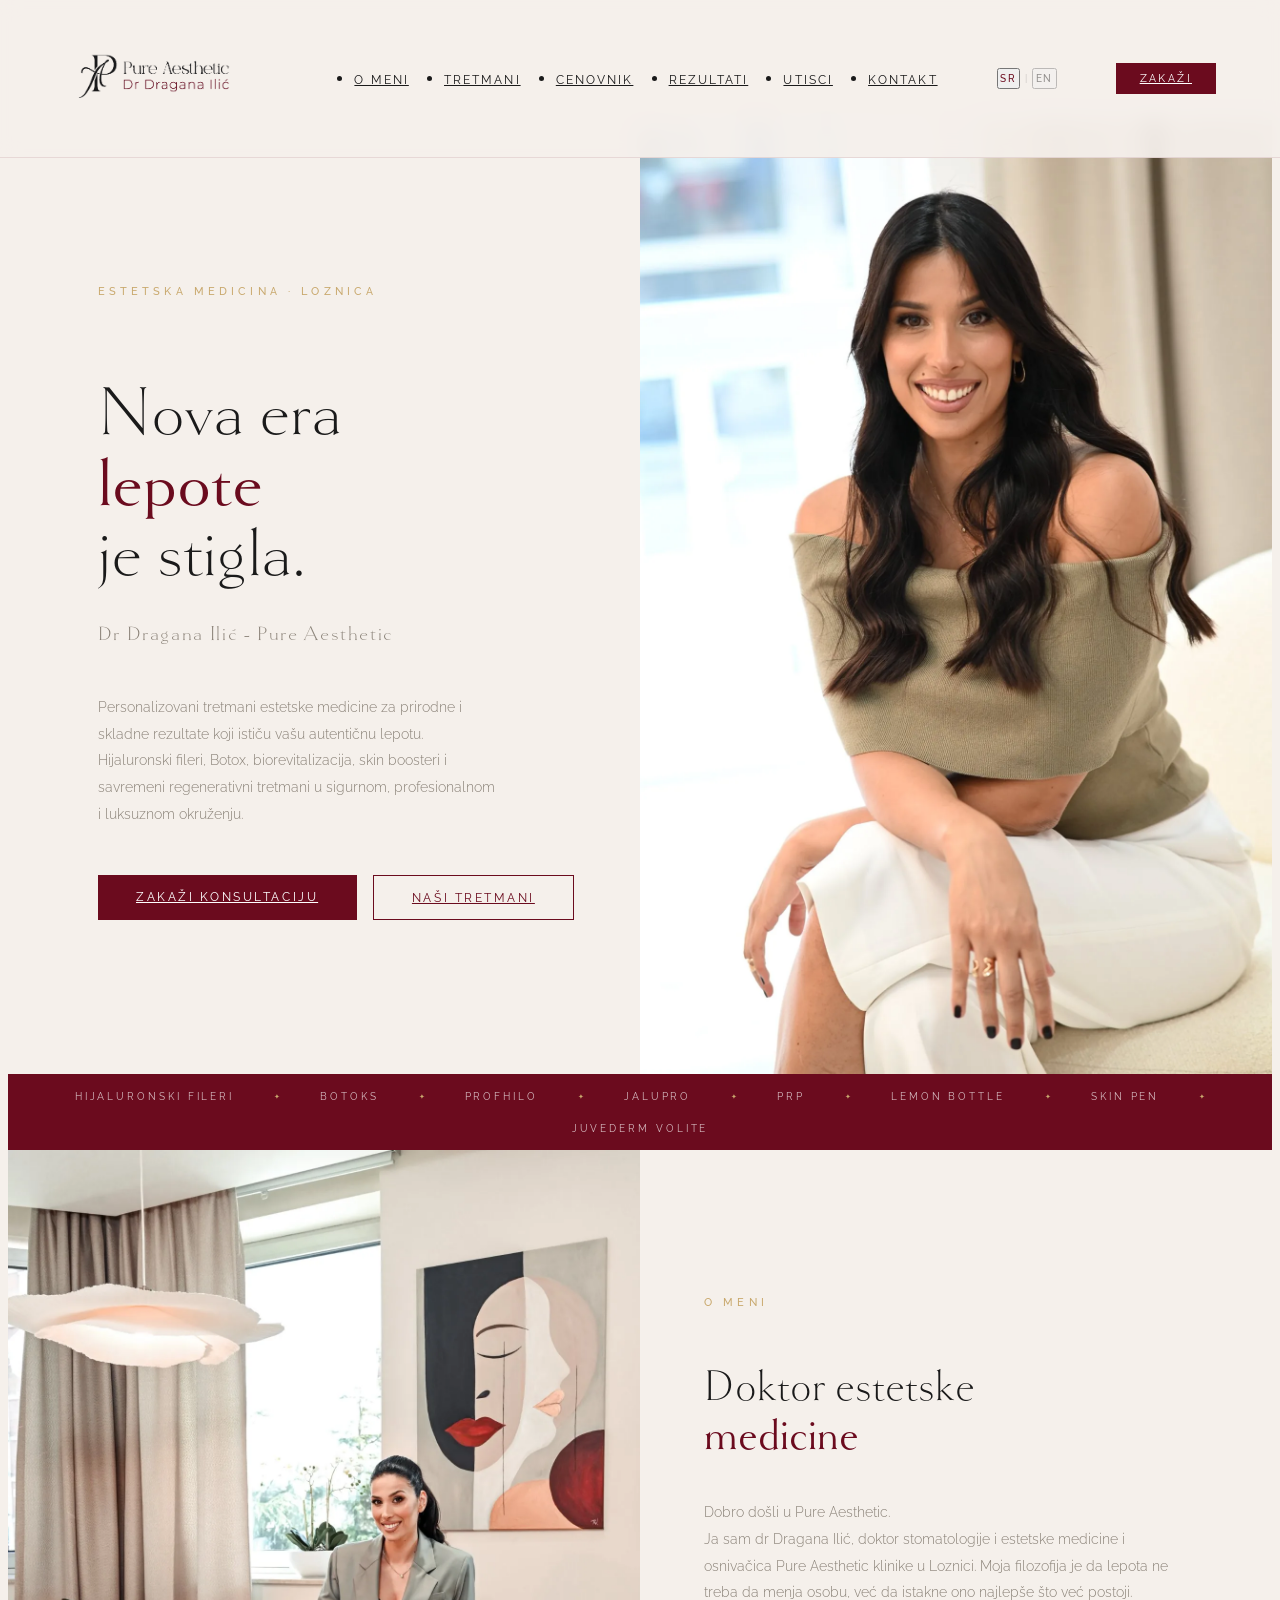
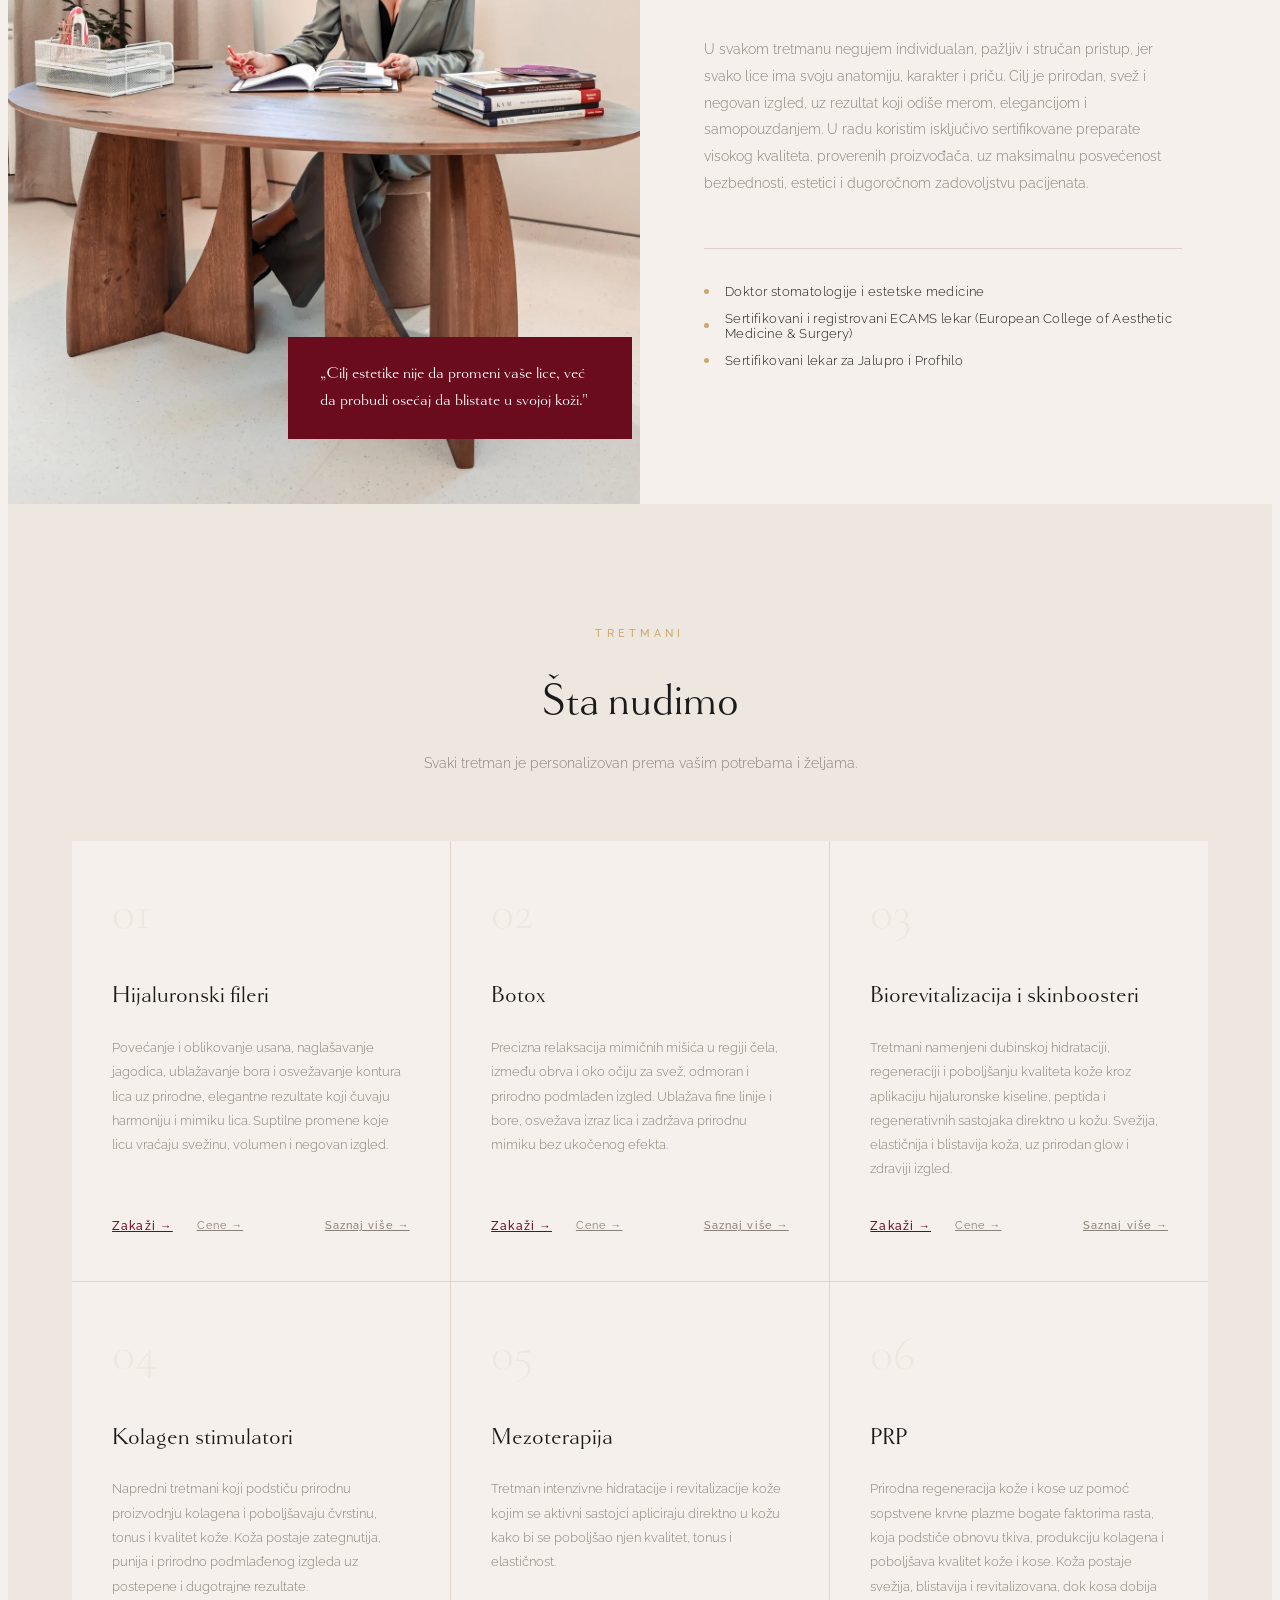
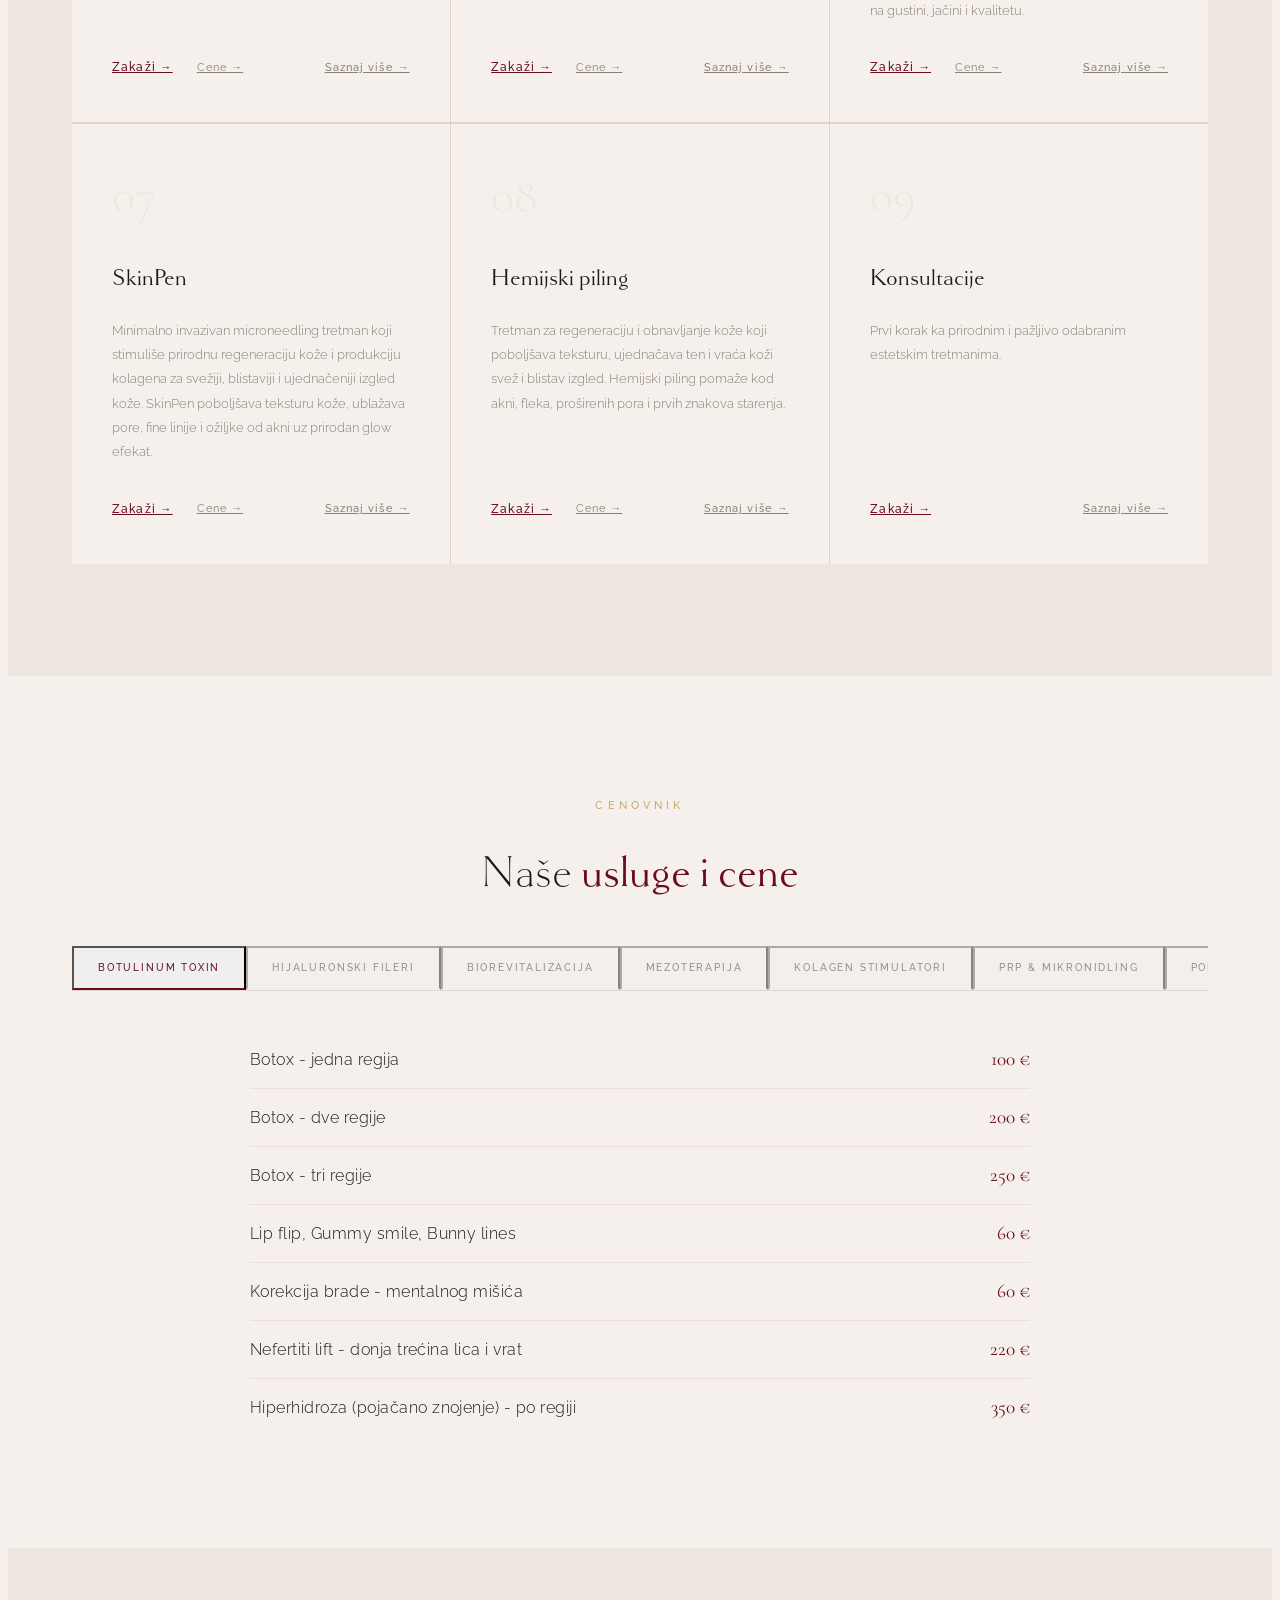
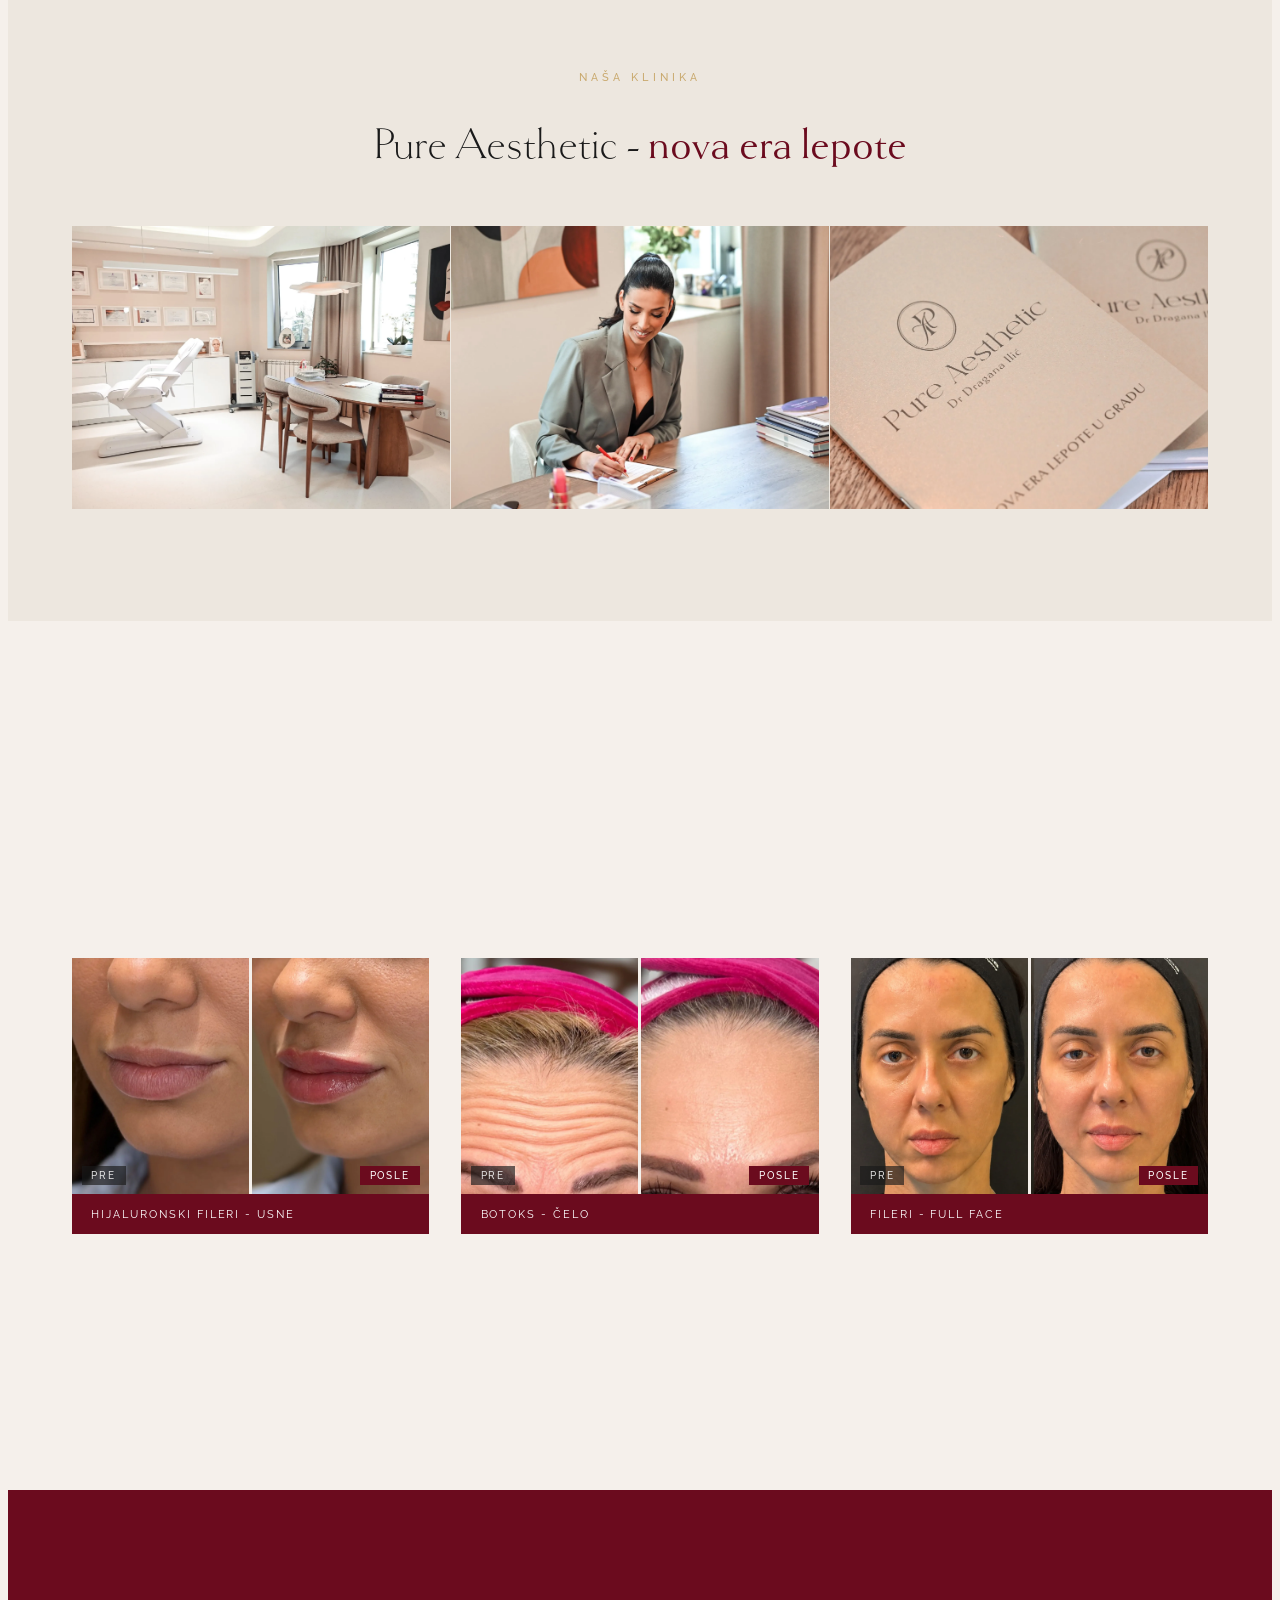
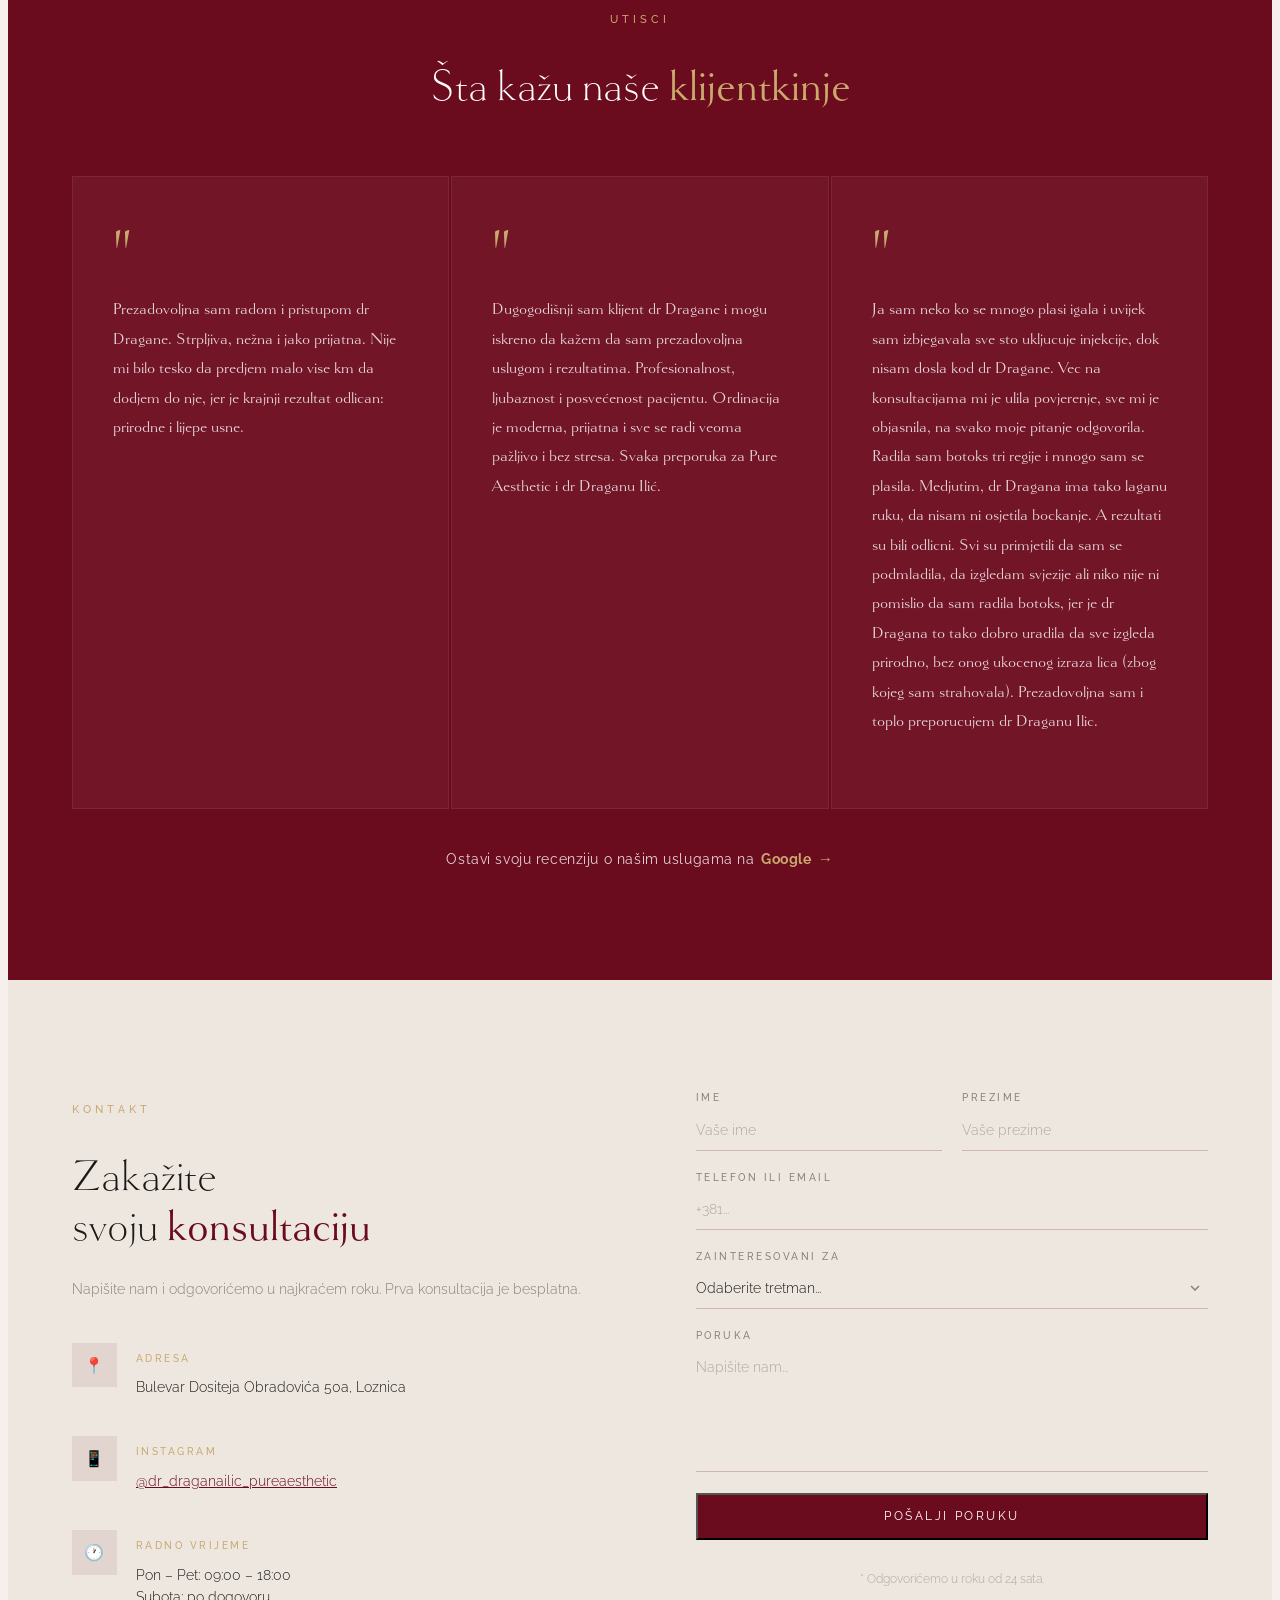
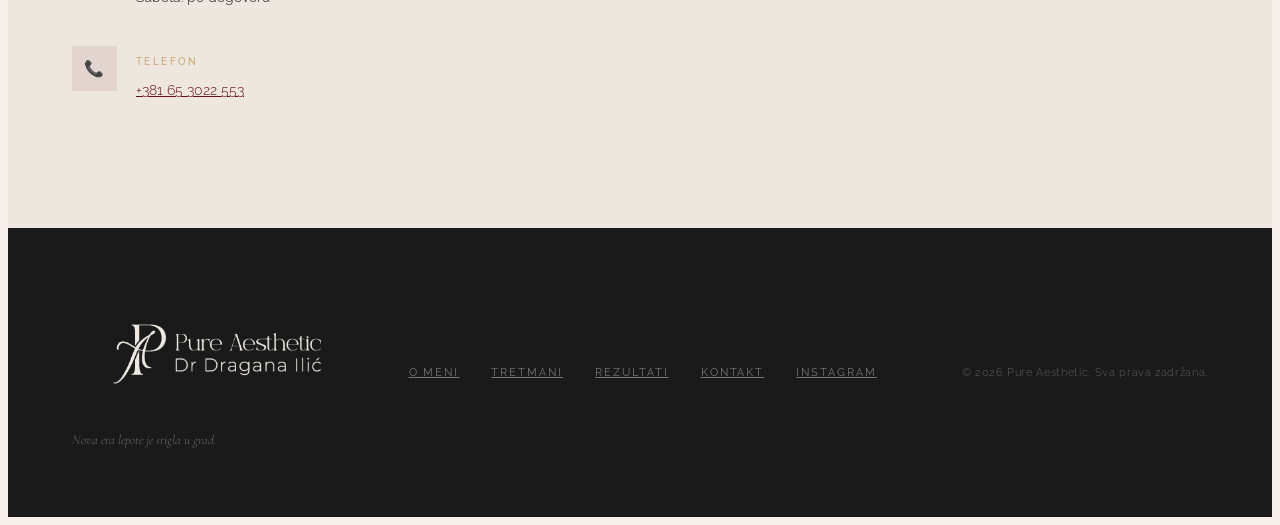
==== index.html @ dd2871c9 "Add second lips before/after result card Co-Authored-By: Claude Sonnet 4.6 <noreply@anthropic.com>" ====
<!DOCTYPE html>
<html lang="sr">
<head>
  <meta charset="UTF-8" />
  <meta name="viewport" content="width=device-width, initial-scale=1.0"/>

  <!-- SEO -->
  <title>Dr. Dragana Ilić – Pure Aesthetic | Estetska medicina Loznica</title>
  <meta name="description" content="Dr. Dragana Ilić, doktor estetske medicine u Loznici. Hijaluronski fileri, Botox, Jalupro, mezoterapija i Glass Skin tretmani. Zakažite konsultaciju.">
  <meta name="keywords" content="estetska medicina Loznica, fileri Loznica, botox Loznica, Dr Dragana Ilić, Pure Aesthetic, hijaluronski fileri">
  <meta name="author" content="Dr. Dragana Ilić – Pure Aesthetic">
  <link rel="canonical" href="https://drdraganailic.com/">

  <!-- Open Graph (za dijeljenje na društvenim mrežama) -->
  <meta property="og:title" content="Dr. Dragana Ilić – Pure Aesthetic">
  <meta property="og:description" content="Personalizovani estetski tretmani za prirodne rezultate. Loznica.">
  <meta property="og:type" content="website">
  <meta property="og:url" content="https://drdraganailic.com/">
  <meta property="og:image" content="images/hero/og-image.jpg">

  <!-- Favicon -->
  <link rel="icon" href="favicon.ico" sizes="any">
  <link rel="icon" type="image/png" sizes="192x192" href="images/favicon-192x192.png">
  <link rel="icon" type="image/png" sizes="32x32" href="images/favicon-32x32.png">
  <link rel="icon" type="image/png" sizes="16x16" href="images/favicon-16x16.png">
  <link rel="apple-touch-icon" sizes="180x180" href="images/apple-touch-icon.png">

  <!-- Schema markup -->
  <script type="application/ld+json">
  {
    "@context": "https://schema.org",
    "@type": "MedicalBusiness",
    "name": "Pure Aesthetic – Dr. Dragana Ilić",
    "url": "https://drdraganailic.com",
    "telephone": "+381653022553",
    "image": "https://drdraganailic.com/images/hero/og-image.jpg",
    "description": "Estetska medicina u Loznici. Hijaluronski fileri, Botox, mezoterapija, PRP, kolagen stimulatori i Glass Skin tretmani.",
    "address": {
      "@type": "PostalAddress",
      "streetAddress": "Bulevar Dositeja Obradovića 50a",
      "addressLocality": "Loznica",
      "postalCode": "15300",
      "addressCountry": "RS"
    },
    "geo": {
      "@type": "GeoCoordinates",
      "latitude": 44.5348,
      "longitude": 19.2261
    },
    "medicalSpecialty": "Aesthetic Medicine",
    "hasOfferCatalog": {
      "@type": "OfferCatalog",
      "name": "Tretmani",
      "itemListElement": [
        { "@type": "Offer", "itemOffered": { "@type": "MedicalProcedure", "name": "Hijaluronski fileri" } },
        { "@type": "Offer", "itemOffered": { "@type": "MedicalProcedure", "name": "Botox" } },
        { "@type": "Offer", "itemOffered": { "@type": "MedicalProcedure", "name": "Mezoterapija" } },
        { "@type": "Offer", "itemOffered": { "@type": "MedicalProcedure", "name": "PRP tretman" } },
        { "@type": "Offer", "itemOffered": { "@type": "MedicalProcedure", "name": "Kolagen stimulatori" } },
        { "@type": "Offer", "itemOffered": { "@type": "MedicalProcedure", "name": "Biorevitalizacija" } },
        { "@type": "Offer", "itemOffered": { "@type": "MedicalProcedure", "name": "Hemijski piling" } },
        { "@type": "Offer", "itemOffered": { "@type": "MedicalProcedure", "name": "SkinPen mikronidling" } }
      ]
    },
    "employee": {
      "@type": "Physician",
      "name": "Dr. Dragana Ilić",
      "medicalSpecialty": "Aesthetic Medicine"
    },
    "sameAs": [
      "https://www.instagram.com/drdraganailic/"
    ]
  }
  </script>

  <!-- Fonts -->
  <link rel="preconnect" href="https://fonts.googleapis.com">
  <link rel="preconnect" href="https://fonts.gstatic.com" crossorigin>
  <link href="https://fonts.googleapis.com/css2?family=Cormorant+Garamond:ital,wght@0,300;0,400;0,600;1,300;1,400&family=Raleway:wght@300;400;500;600&display=swap" rel="stylesheet">

  <!-- Styles -->
  <link rel="stylesheet" href="css/reset.css">
  <link rel="stylesheet" href="css/variables.css">
  <link rel="stylesheet" href="css/main.css">
  <link rel="stylesheet" href="css/nav.css">
  <link rel="stylesheet" href="css/hero.css">
  <link rel="stylesheet" href="css/sections.css">
  <link rel="stylesheet" href="css/services.css">
  <link rel="stylesheet" href="css/gallery.css">
  <link rel="stylesheet" href="css/contact.css">
  <link rel="stylesheet" href="css/prices.css">
  <link rel="stylesheet" href="css/footer.css">
  <link rel="stylesheet" href="css/responsive.css">
</head>
<body>

  <!-- ══════════════════════════════
       NAVIGATION
  ══════════════════════════════ -->
  <nav id="navbar">
    <a href="#" class="nav-logo" aria-label="Pure Aesthetic - Dr. Dragana Ilić">
      <img src="images/Logo-header-sajt.png" alt="Pure Aesthetic - Dr. Dragana Ilić">
    </a>

    <button class="nav-toggle" id="navToggle" aria-label="Otvori meni" data-i18n-aria="nav_toggle">
      <span></span><span></span><span></span>
    </button>

    <ul class="nav-links" id="navLinks">
      <li><a href="#o-meni" data-i18n="nav_about">O Meni</a></li>
      <li><a href="#tretmani" data-i18n="nav_treatments">Tretmani</a></li>
      <li><a href="#cenovnik" data-i18n="nav_prices">Cenovnik</a></li>
      <li><a href="#rezultati" data-i18n="nav_results">Rezultati</a></li>
      <li><a href="#utisci" data-i18n="nav_testimonials">Utisci</a></li>
      <li><a href="#kontakt" data-i18n="nav_contact">Kontakt</a></li>
    </ul>

    <div class="lang-switcher">
      <button class="lang-btn active" data-lang="sr">SR</button>
      <span class="lang-sep">|</span>
      <button class="lang-btn" data-lang="en">EN</button>
    </div>

    <a href="#kontakt" class="nav-cta" data-i18n="nav_cta">Zakaži Termin</a>
  </nav>

  <!-- ══════════════════════════════
       HERO
  ══════════════════════════════ -->
  <section class="hero" id="pocetna">
    <div class="hero-left">
      <p class="hero-tag fade-up" data-i18n="hero_tag">Estetska Medicina · Loznica</p>
      <h1 class="hero-title fade-up" data-i18n="hero_title">
        Nova era<br>
        <em>lepote</em><br>
        je stigla.
      </h1>
      <p class="hero-subtitle fade-up">Dr Dragana Ilić - Pure Aesthetic</p>
      <p class="hero-desc fade-up" data-i18n="hero_desc">
        Personalizovani tretmani za prirodne rezultate koji odražavaju vašu pravu ljepotu.
        Hijaluronski fileri, Botox, biorevitalizacija i najsavremeniji estetski zahvati u sigurnom i
        luksuznom okruženju.
      </p>
      <div class="hero-btns fade-up">
        <a href="#kontakt" class="btn-primary" data-i18n="hero_btn_primary">Zakaži Konsultaciju</a>
        <a href="#tretmani" class="btn-outline" data-i18n="hero_btn_outline">Naši Tretmani</a>
      </div>
    </div>

    <div class="hero-right">
      <picture>
        <source srcset="images/hero/dragana-hero.webp" type="image/webp">
        <img
          src="images/hero/dragana-hero.jpg"
          alt="Dr. Dragana Ilić – Pure Aesthetic Loznica"
          class="hero-img"
          onerror="this.parentElement.parentElement.classList.add('no-image')"
        >
      </picture>
      <div class="hero-img-fallback">
        <span class="fallback-label">Fotografija</span>
        <span class="fallback-note">images/hero/dragana-hero.jpg</span>
      </div>
    </div>
  </section>

  <!-- ══════════════════════════════
       SERVICES STRIP
  ══════════════════════════════ -->
  <div class="strip">
    <span>Hijaluronski Fileri</span>
    <span class="strip-dot">✦</span>
    <span>Botoks</span>
    <span class="strip-dot">✦</span>
    <span>Profhilo</span>
    <span class="strip-dot">✦</span>
    <span>Jalupro</span>
    <span class="strip-dot">✦</span>
    <span>PRP</span>
    <span class="strip-dot">✦</span>
    <span>Lemon Bottle</span>
    <span class="strip-dot">✦</span>
    <span>Skin Pen</span>
    <span class="strip-dot">✦</span>
    <span>Juvederm Volite</span>
  </div>

  <!-- ══════════════════════════════
       O MENI
  ══════════════════════════════ -->
  <section class="about section" id="o-meni">
    <div class="about-img-wrap">
      <picture>
        <source srcset="images/team/dragana-about.webp" type="image/webp">
        <img
          src="images/team/dragana-about.jpg"
          alt="Dr. Dragana Ilić"
          class="about-img"
          onerror="this.parentElement.parentElement.classList.add('no-image')"
        >
      </picture>
      <div class="about-img-fallback">
        <span class="fallback-label">Fotografija</span>
        <span class="fallback-note">images/team/dragana-about.jpg</span>
      </div>
      <blockquote class="about-quote" data-i18n="about_quote">
        „Cilj estetike nije da promeni vaše lice, već da probudi osećaj da blistate u svojoj koži."
      </blockquote>
    </div>

    <div class="about-content">
      <p class="section-tag fade-up" data-i18n="about_tag">O Meni</p>
      <h2 class="section-title fade-up" data-i18n="about_title">Doktor estetske<br><em>medicine</em></h2>
      <p class="about-text fade-up" data-i18n="about_text1">
        Dobro došli u Pure Aesthetic.<br>Ja sam dr Dragana Ilić, doktor stomatologije i estetske medicine i osnivačica Pure Aesthetic klinike u Loznici. Moja filozofija je da lepota ne treba da menja osobu, već da istakne ono najlepše što već postoji.
      </p>
      <p class="about-text fade-up" data-i18n="about_text2">
        U svakom tretmanu negujem individualan, pažljiv i stručan pristup, jer svako lice ima svoju anatomiju, karakter i priču. Cilj je prirodan, svež i negovan izgled, uz rezultat koji odiše merom, elegancijom i samopouzdanjem. U radu koristim isključivo sertifikovane preparate visokog kvaliteta, proverenih proizvođača, uz maksimalnu posvećenost bezbednosti, estetici i dugoročnom zadovoljstvu pacijenata.
      </p>
      <div class="credentials fade-up">
        <div class="cred-item">
          <span class="cred-dot"></span>
          <span data-i18n="cred1">Doktor stomatologije i estetske medicine</span>
        </div>
        <div class="cred-item">
          <span class="cred-dot"></span>
          <span data-i18n="cred2">Sertifikovani i registrovani ECAMS lekar (European College of Aesthetic Medicine & Surgery)</span>
        </div>
        <div class="cred-item">
          <span class="cred-dot"></span>
          <span data-i18n="cred3">Sertifikovani lekar za Jalupro i Profhilo</span>
        </div>
      </div>
    </div>
  </section>

  <!-- ══════════════════════════════
       TRETMANI
  ══════════════════════════════ -->
  <section class="services section" id="tretmani">
    <div class="services-header">
      <p class="section-tag fade-up" data-i18n="services_tag">Tretmani</p>
      <h2 class="section-title fade-up" data-i18n="services_title">Šta nudimo</h2>
      <p class="section-desc fade-up" data-i18n="services_desc">
        Svaki tretman je personalizovan prema vašim potrebama i željama.
      </p>
    </div>

    <div class="services-grid">

      <div class="service-card fade-up">
        <div class="service-num">01</div>
        <h3 class="service-title" data-i18n="s1_title">Hijaluronski fileri</h3>
        <p class="service-desc" data-i18n="s1_desc">
          Povećanje i oblikovanje usana, naglašavanje jagodica, ublažavanje bora i osvežavanje kontura lica uz prirodne, elegantne rezultate koji čuvaju harmoniju i mimiku lica. Suptilne promene koje licu vraćaju svežinu, volumen i negovan izgled.
        </p>
        <div class="service-links">
          <a href="#kontakt" class="service-link" data-i18n="s_link">Zakaži →</a>
          <a href="#cenovnik" class="service-price-link" data-tab="fileri" data-i18n="s_prices">Cene →</a>
          <a href="usluge/hijaluronski-fileri.html" class="service-more-link">Saznaj više →</a>
        </div>
      </div>

      <div class="service-card fade-up">
        <div class="service-num">02</div>
        <h3 class="service-title" data-i18n="s2_title">Botox</h3>
        <p class="service-desc" data-i18n="s2_desc">
          Precizna relaksacija mimičnih mišića u regiji čela, između obrva i oko očiju za svež, odmoran i prirodno podmlađen izgled. Ublažava fine linije i bore, osvežava izraz lica i zadržava prirodnu mimiku bez ukočenog efekta.
        </p>
        <div class="service-links">
          <a href="#kontakt" class="service-link" data-i18n="s_link">Zakaži →</a>
          <a href="#cenovnik" class="service-price-link" data-tab="botox" data-i18n="s_prices">Cene →</a>
          <a href="usluge/botoks.html" class="service-more-link">Saznaj više →</a>
        </div>
      </div>

      <div class="service-card fade-up">
        <div class="service-num">03</div>
        <h3 class="service-title" data-i18n="s3_title">Biorevitalizacija i skinboosteri</h3>
        <p class="service-desc" data-i18n="s3_desc">
          Tretmani namenjeni dubinskoj hidrataciji, regeneraciji i poboljšanju kvaliteta kože kroz aplikaciju hijaluronske kiseline, peptida i regenerativnih sastojaka direktno u kožu. Svežija, elastičnija i blistavija koža, uz prirodan glow i zdraviji izgled.
        </p>
        <div class="service-links">
          <a href="#kontakt" class="service-link" data-i18n="s_link">Zakaži →</a>
          <a href="#cenovnik" class="service-price-link" data-tab="biorev" data-i18n="s_prices">Cene →</a>
          <a href="usluge/biorevitalizacija.html" class="service-more-link">Saznaj više →</a>
        </div>
      </div>

      <div class="service-card fade-up">
        <div class="service-num">04</div>
        <h3 class="service-title" data-i18n="s4_title">Kolagen stimulatori</h3>
        <p class="service-desc" data-i18n="s4_desc">
          Napredni tretmani koji podstiču prirodnu proizvodnju kolagena i poboljšavaju čvrstinu, tonus i kvalitet kože. Koža postaje zategnutija, punija i prirodno podmlađenog izgleda uz postepene i dugotrajne rezultate.
        </p>
        <div class="service-links">
          <a href="#kontakt" class="service-link" data-i18n="s_link">Zakaži →</a>
          <a href="#cenovnik" class="service-price-link" data-tab="kolagen" data-i18n="s_prices">Cene →</a>
          <a href="usluge/kolagen-stimulatori.html" class="service-more-link">Saznaj više →</a>
        </div>
      </div>

      <div class="service-card fade-up">
        <div class="service-num">05</div>
        <h3 class="service-title" data-i18n="s5_title">Mezoterapija</h3>
        <p class="service-desc" data-i18n="s5_desc">
          Tretman intenzivne hidratacije i revitalizacije kože kojim se aktivni sastojci apliciraju direktno u kožu kako bi se poboljšao njen kvalitet, tonus i elastičnost.
        </p>
        <div class="service-links">
          <a href="#kontakt" class="service-link" data-i18n="s_link">Zakaži →</a>
          <a href="#cenovnik" class="service-price-link" data-tab="mezo" data-i18n="s_prices">Cene →</a>
          <a href="usluge/mezoterapija.html" class="service-more-link">Saznaj više →</a>
        </div>
      </div>

      <div class="service-card fade-up">
        <div class="service-num">06</div>
        <h3 class="service-title" data-i18n="s6_title">PRP</h3>
        <p class="service-desc" data-i18n="s6_desc">
          Prirodna regeneracija kože i kose uz pomoć sopstvene krvne plazme bogate faktorima rasta, koja podstiče obnovu tkiva, produkciju kolagena i poboljšava kvalitet kože i kose. Koža postaje svežija, blistavija i revitalizovana, dok kosa dobija na gustini, jačini i kvalitetu.
        </p>
        <div class="service-links">
          <a href="#kontakt" class="service-link" data-i18n="s_link">Zakaži →</a>
          <a href="#cenovnik" class="service-price-link" data-tab="prp" data-i18n="s_prices">Cene →</a>
          <a href="usluge/prp.html" class="service-more-link">Saznaj više →</a>
        </div>
      </div>

      <div class="service-card fade-up">
        <div class="service-num">07</div>
        <h3 class="service-title" data-i18n="s7_title">SkinPen</h3>
        <p class="service-desc" data-i18n="s7_desc">
          Minimalno invazivan microneedling tretman koji stimuliše prirodnu regeneraciju kože i produkciju kolagena za svežiji, blistaviji i ujednačeniji izgled kože. SkinPen poboljšava teksturu kože, ublažava pore, fine linije i ožiljke od akni uz prirodan glow efekat.
        </p>
        <div class="service-links">
          <a href="#kontakt" class="service-link" data-i18n="s_link">Zakaži →</a>
          <a href="#cenovnik" class="service-price-link" data-i18n="s_prices">Cene →</a>
          <a href="usluge/skinpen.html" class="service-more-link">Saznaj više →</a>
        </div>
      </div>

      <div class="service-card fade-up">
        <div class="service-num">08</div>
        <h3 class="service-title" data-i18n="s8_title">Hemijski piling</h3>
        <p class="service-desc" data-i18n="s8_desc">
          Tretman za regeneraciju i obnavljanje kože koji poboljšava teksturu, ujednačava ten i vraća koži svež i blistav izgled. Hemijski piling pomaže kod akni, fleka, proširenih pora i prvih znakova starenja.
        </p>
        <div class="service-links">
          <a href="#kontakt" class="service-link" data-i18n="s_link">Zakaži →</a>
          <a href="#cenovnik" class="service-price-link" data-tab="piling" data-i18n="s_prices">Cene →</a>
          <a href="usluge/hemijski-piling.html" class="service-more-link">Saznaj više →</a>
        </div>
      </div>

      <div class="service-card fade-up">
        <div class="service-num">09</div>
        <h3 class="service-title" data-i18n="s9_title">Konsultacije</h3>
        <p class="service-desc" data-i18n="s9_desc">
          Prvi korak ka prirodnim i pažljivo odabranim estetskim tretmanima.
        </p>
        <div class="service-links">
          <a href="#kontakt" class="service-link" data-i18n="s_link">Zakaži →</a>
          <a href="usluge/konsultacije.html" class="service-more-link">Saznaj više →</a>
        </div>
      </div>

    </div>
  </section>

  <!-- ══════════════════════════════
       CENOVNIK
  ══════════════════════════════ -->
  <section class="prices section" id="cenovnik">
    <div class="prices-header">
      <p class="section-tag fade-up" data-i18n="prices_tag">Cenovnik</p>
      <h2 class="section-title fade-up" data-i18n="prices_title">Naše <em>usluge i cene</em></h2>
    </div>

    <div class="prices-tabs fade-up" id="priceTabs">
      <button class="price-tab active" data-cat="botox" data-i18n="cat_botox">Botulinum Toxin</button>
      <button class="price-tab" data-cat="fileri" data-i18n="cat_fileri">Hijaluronski Fileri</button>
      <button class="price-tab" data-cat="biorev" data-i18n="cat_biorev">Biorevitalizacija</button>
      <button class="price-tab" data-cat="mezo" data-i18n="cat_mezo">Mezoterapija</button>
      <button class="price-tab" data-cat="kolagen" data-i18n="cat_kolagen">Kolagen Stimulatori</button>
      <button class="price-tab" data-cat="prp" data-i18n="cat_prp">PRP & Mikronidling</button>
      <button class="price-tab" data-cat="poli" data-i18n="cat_poli">Polinukleotidi</button>
      <button class="price-tab" data-cat="piling" data-i18n="cat_piling">Hemijski Piling</button>
    </div>

    <div class="fade-up">

      <!-- BOTULINUM TOXIN -->
      <div class="price-list active" data-cat="botox">
        <div class="price-item">
          <span class="price-name">Botox - jedna regija</span>
          <span class="price-val">100 €</span>
        </div>
        <div class="price-item">
          <span class="price-name">Botox - dve regije</span>
          <span class="price-val">200 €</span>
        </div>
        <div class="price-item">
          <span class="price-name">Botox - tri regije</span>
          <span class="price-val">250 €</span>
        </div>
        <div class="price-item">
          <span class="price-name">Lip flip, Gummy smile, Bunny lines</span>
          <span class="price-val">60 €</span>
        </div>
        <div class="price-item">
          <span class="price-name">Korekcija brade - mentalnog mišića</span>
          <span class="price-val">60 €</span>
        </div>
        <div class="price-item">
          <span class="price-name">Nefertiti lift - donja trećina lica i vrat</span>
          <span class="price-val">220 €</span>
        </div>
        <div class="price-item">
          <span class="price-name">Hiperhidroza (pojačano znojenje) - po regiji</span>
          <span class="price-val">350 €</span>
        </div>
      </div>

      <!-- HIJALURONSKI FILERI -->
      <div class="price-list" data-cat="fileri">
        <div class="price-item">
          <span class="price-name">Hijaluronski filer 0,6 ml
            <span class="price-sub">Juvederm, Belotero, Restylane</span>
          </span>
          <span class="price-val">170 €</span>
        </div>
        <div class="price-item">
          <span class="price-name">Hijaluronski filer 1 ml
            <span class="price-sub">Juvederm, Belotero, Restylane</span>
          </span>
          <span class="price-val">250 €</span>
        </div>
        <div class="price-item">
          <span class="price-name">Hijaluronski filer 3 ml
            <span class="price-sub">Juvederm, Belotero, Restylane</span>
          </span>
          <span class="price-val">650 €</span>
        </div>
        <div class="price-item">
          <span class="price-name">Hijaluronidaza - topljenje filera</span>
          <span class="price-val">od 60 €</span>
        </div>
      </div>

      <!-- BIOREVITALIZACIJA I SKINBUSTERI -->
      <div class="price-list" data-cat="biorev">
        <div class="price-item">
          <span class="price-name">Profhilo</span>
          <span class="price-val">230 €</span>
        </div>
        <div class="price-item">
          <span class="price-name">Profhilo Structura</span>
          <span class="price-val">250 €</span>
        </div>
        <div class="price-item">
          <span class="price-name">Juvederm Volite 2 ml</span>
          <span class="price-val">350 €</span>
        </div>
        <div class="price-item">
          <span class="price-name">Jalupro Super Hydro</span>
          <span class="price-val">220 €</span>
        </div>
        <div class="price-item">
          <span class="price-name">Jalupro HMW</span>
          <span class="price-val">120 €</span>
        </div>
        <div class="price-item">
          <span class="price-name">Jalupro Young Eye</span>
          <span class="price-val">140 €</span>
        </div>
        <div class="price-item">
          <span class="price-name">RRS Long Lasting - LOLA</span>
          <span class="price-val">200 €</span>
        </div>
        <div class="price-item">
          <span class="price-name">Restylane Booster
            <span class="price-sub">1 ml / 2 ml</span>
          </span>
          <span class="price-val">200 € / 350 €</span>
        </div>
        <div class="price-item">
          <span class="price-name">Belotero Revive
            <span class="price-sub">1 ml / 2 ml</span>
          </span>
          <span class="price-val">200 € / 350 €</span>
        </div>
      </div>

      <!-- MEZOTERAPIJA -->
      <div class="price-list" data-cat="mezo">
        <div class="price-item">
          <span class="price-name">Mezoterapija lica</span>
          <span class="price-val">60 €</span>
        </div>
        <div class="price-item">
          <span class="price-name">Mezoterapija lica, vrata i dekoltea</span>
          <span class="price-val">100 €</span>
        </div>
        <div class="price-item">
          <span class="price-name">Mezoterapija - Jalupro Classic</span>
          <span class="price-val">90 €</span>
        </div>
        <div class="price-item">
          <span class="price-name">Mezoterapija celulita - po regiji</span>
          <span class="price-val">70 €</span>
        </div>
        <div class="price-item">
          <span class="price-name">Mezoterapija kose</span>
          <span class="price-val">60 €</span>
        </div>
        <div class="price-item">
          <span class="price-name">Lipoliza</span>
          <span class="price-val">70 €</span>
        </div>
        <div class="price-item">
          <span class="price-name">Lipoliza - Lemon Bottle 10 ml</span>
          <span class="price-val">70 €</span>
        </div>
      </div>

      <!-- KOLAGEN STIMULATORI -->
      <div class="price-list" data-cat="kolagen">
        <div class="price-item">
          <span class="price-name">Lanluma - full face</span>
          <span class="price-val">500 €</span>
        </div>
        <div class="price-item">
          <span class="price-name">Lanluma - face lift</span>
          <span class="price-val">350 €</span>
        </div>
        <div class="price-item">
          <span class="price-name">Lanluma - regija</span>
          <span class="price-val">150 €</span>
        </div>
        <div class="price-item">
          <span class="price-name">Lanluma - vrat i dekolte</span>
          <span class="price-val">300 €</span>
        </div>
        <div class="price-item">
          <span class="price-name">Lanluma - korekcija celulita po regiji</span>
          <span class="price-val">200 €</span>
        </div>
        <div class="price-item">
          <span class="price-name">HarmoniCa Juvederm 2,5 ml</span>
          <span class="price-val">500 €</span>
        </div>
      </div>

      <!-- PRP & MIKRONIDLING -->
      <div class="price-list" data-cat="prp">
        <div class="price-item">
          <span class="price-name">PRP - Regeneracija krvnom plazmom, lice</span>
          <span class="price-val">180 €</span>
        </div>
        <div class="price-item">
          <span class="price-name">PRP - lice, vrat i dekolte</span>
          <span class="price-val">200 €</span>
        </div>
        <div class="price-item">
          <span class="price-name">PRP - tretman kose</span>
          <span class="price-val">150 €</span>
        </div>
        <div class="price-item">
          <span class="price-name">Cellular Matrix - PRP + hijaluronska kiselina</span>
          <span class="price-val">230 €</span>
        </div>
        <div class="price-item">
          <span class="price-name">Skin Pen mikronidling</span>
          <span class="price-val">120 €</span>
        </div>
        <div class="price-item">
          <span class="price-name">Skin Pen mikronidling + PRP</span>
          <span class="price-val">270 €</span>
        </div>
        <div class="price-item">
          <span class="price-name">Skin Pen mikronidling + Skinbuster</span>
          <span class="price-val">280 €</span>
        </div>
        <div class="price-item">
          <span class="price-name">Skin Pen mikronidling + Egzozomi</span>
          <span class="price-val">260 €</span>
        </div>
      </div>

      <!-- POLINUKLEOTIDI -->
      <div class="price-list" data-cat="poli">
        <div class="price-item">
          <span class="price-name">Plinest - bioregeneracija lica</span>
          <span class="price-val">200 €</span>
        </div>
        <div class="price-item">
          <span class="price-name">Plinest - bioregeneracija lica, vrat i dekolte</span>
          <span class="price-val">300 €</span>
        </div>
        <div class="price-item">
          <span class="price-name">Plinest - bioregeneracija podočnjaka</span>
          <span class="price-val">200 €</span>
        </div>
        <div class="price-item">
          <span class="price-name">Plinest Hair - bioregeneracija kose</span>
          <span class="price-val">200 €</span>
        </div>
        <div class="price-item">
          <span class="price-name">Newest - bioregeneracija lica</span>
          <span class="price-val">200 €</span>
        </div>
      </div>

      <!-- HEMIJSKI PILING -->
      <div class="price-list" data-cat="piling">
        <div class="price-item">
          <span class="price-name">Hemijski piling</span>
          <span class="price-val">55 €</span>
        </div>
      </div>

    </div>
  </section>

  <!-- ══════════════════════════════
       KLINIKA
  ══════════════════════════════ -->
  <section class="clinic section">
    <div class="clinic-header">
      <p class="section-tag fade-up" data-i18n="clinic_tag">Naša Klinika</p>
      <h2 class="section-title fade-up" data-i18n="clinic_title">Pure Aesthetic - <em>nova era lepote</em></h2>
    </div>
    <div class="clinic-grid">
      <div class="clinic-img fade-up">
        <picture>
          <source srcset="images/clinic/klinika-1.webp" type="image/webp">
          <img src="images/clinic/klinika-1.jpg" alt="Pure Aesthetic klinika Loznica"
            onerror="this.parentElement.parentElement.classList.add('no-image')">
        </picture>
        <div class="clinic-img-fallback">
          <span class="fallback-note">images/clinic/klinika-1.jpg</span>
        </div>
      </div>
      <div class="clinic-img fade-up">
        <picture>
          <source srcset="images/clinic/klinika-2.webp" type="image/webp">
          <img src="images/clinic/klinika-2.jpg" alt="Pure Aesthetic klinika interior"
            onerror="this.parentElement.parentElement.classList.add('no-image')">
        </picture>
        <div class="clinic-img-fallback">
          <span class="fallback-note">images/clinic/klinika-2.jpg</span>
        </div>
      </div>
      <div class="clinic-img fade-up">
        <picture>
          <source srcset="images/clinic/klinika-3.webp" type="image/webp">
          <img src="images/clinic/klinika-3.jpg" alt="Pure Aesthetic tretman kabinet"
            onerror="this.parentElement.parentElement.classList.add('no-image')">
        </picture>
        <div class="clinic-img-fallback">
          <span class="fallback-note">images/clinic/klinika-3.jpg</span>
        </div>
      </div>
    </div>
  </section>

  <!-- ══════════════════════════════
       BEFORE / AFTER
  ══════════════════════════════ -->
  <section class="results section" id="rezultati">
    <div class="results-header">
      <p class="section-tag fade-up" data-i18n="results_tag">Rezultati</p>
      <h2 class="section-title fade-up" data-i18n="results_title">Pre &amp; <em>Posle</em></h2>
      <p class="section-desc fade-up" data-i18n="results_desc">
        Prirodni rezultati koji govore sami za sebe.
      </p>
    </div>

    <div class="results-slider">
      <div class="results-track-wrap">
        <div class="results-track">

          <div class="result-item">
            <div class="result-imgs">
              <div class="result-img-wrap">
                <picture>
                  <source srcset="images/before-after/lips-pre.webp" type="image/webp">
                  <img src="images/before-after/lips-pre.jpg" alt="Hijaluronski fileri usne - prije">
                </picture>
                <span class="result-badge before" data-i18n="badge_before">Prije</span>
              </div>
              <div class="result-img-wrap">
                <picture>
                  <source srcset="images/before-after/lips-posle.webp" type="image/webp">
                  <img src="images/before-after/lips-posle.jpg" alt="Hijaluronski fileri usne - poslije">
                </picture>
                <span class="result-badge after" data-i18n="badge_after">Poslije</span>
              </div>
            </div>
            <div class="result-label" data-i18n="r1_label">Hijaluronski Fileri - Usne</div>
          </div>

          <div class="result-item">
            <div class="result-imgs">
              <div class="result-img-wrap">
                <picture>
                  <source srcset="images/before-after/botox-celo-pre.webp" type="image/webp">
                  <img src="images/before-after/botox-celo-pre.jpg" alt="Botoks čelo - prije">
                </picture>
                <span class="result-badge before" data-i18n="badge_before">Prije</span>
              </div>
              <div class="result-img-wrap">
                <picture>
                  <source srcset="images/before-after/botox-celo-posle.webp" type="image/webp">
                  <img src="images/before-after/botox-celo-posle.jpg" alt="Botoks čelo - poslije">
                </picture>
                <span class="result-badge after" data-i18n="badge_after">Poslije</span>
              </div>
            </div>
            <div class="result-label" data-i18n="r2_label">Botoks - Čelo</div>
          </div>

          <div class="result-item">
            <div class="result-imgs">
              <div class="result-img-wrap">
                <picture>
                  <source srcset="images/before-after/fileri-ff-pre.webp" type="image/webp">
                  <img src="images/before-after/fileri-ff-pre.jpg" alt="Fileri full face - prije">
                </picture>
                <span class="result-badge before" data-i18n="badge_before">Prije</span>
              </div>
              <div class="result-img-wrap">
                <picture>
                  <source srcset="images/before-after/fileri-ff-posle.webp" type="image/webp">
                  <img src="images/before-after/fileri-ff-posle.jpg" alt="Fileri full face - poslije">
                </picture>
                <span class="result-badge after" data-i18n="badge_after">Poslije</span>
              </div>
            </div>
            <div class="result-label" data-i18n="r3_label">Fileri - Full face</div>
          </div>

          <div class="result-item">
            <div class="result-imgs">
              <div class="result-img-wrap">
                <picture>
                  <source srcset="images/before-after/brotox-pre.webp" type="image/webp">
                  <img src="images/before-after/brotox-pre.jpg" alt="Brotox - prije">
                </picture>
                <span class="result-badge before" data-i18n="badge_before">Prije</span>
              </div>
              <div class="result-img-wrap">
                <picture>
                  <source srcset="images/before-after/brotox-posle.webp" type="image/webp">
                  <img src="images/before-after/brotox-posle.jpg" alt="Brotox - poslije">
                </picture>
                <span class="result-badge after" data-i18n="badge_after">Poslije</span>
              </div>
            </div>
            <div class="result-label" data-i18n="r4_label">Brotox</div>
          </div>

          <div class="result-item">
            <div class="result-imgs">
              <div class="result-img-wrap">
                <picture>
                  <source srcset="images/before-after/ff2-pre.webp" type="image/webp">
                  <img src="images/before-after/ff2-pre.jpg" alt="Fileri full face - prije">
                </picture>
                <span class="result-badge before" data-i18n="badge_before">Prije</span>
              </div>
              <div class="result-img-wrap">
                <picture>
                  <source srcset="images/before-after/ff2-posle.webp" type="image/webp">
                  <img src="images/before-after/ff2-posle.jpg" alt="Fileri full face - poslije">
                </picture>
                <span class="result-badge after" data-i18n="badge_after">Poslije</span>
              </div>
            </div>
            <div class="result-label" data-i18n="r5_label">Fileri - Full face</div>
          </div>

          <div class="result-item">
            <div class="result-imgs">
              <div class="result-img-wrap">
                <picture>
                  <source srcset="images/before-after/Lips-2-pre.webp" type="image/webp">
                  <img src="images/before-after/Lips-2-pre.jpg" alt="Hijaluronski fileri usne - prije">
                </picture>
                <span class="result-badge before" data-i18n="badge_before">Prije</span>
              </div>
              <div class="result-img-wrap">
                <picture>
                  <source srcset="images/before-after/Lips-2-posle.webp" type="image/webp">
                  <img src="images/before-after/Lips-2-posle.jpg" alt="Hijaluronski fileri usne - poslije">
                </picture>
                <span class="result-badge after" data-i18n="badge_after">Poslije</span>
              </div>
            </div>
            <div class="result-label" data-i18n="r6_label">Hijaluronski Fileri - Usne</div>
          </div>

        </div>
      </div>
      <div class="slider-nav fade-up">
        <button class="slider-btn slider-prev" aria-label="Prethodni">&#8592;</button>
        <div class="slider-dots"></div>
        <button class="slider-btn slider-next" aria-label="Sljedeći">&#8594;</button>
      </div>
    </div>

    <div class="results-cta fade-up">
      <a href="https://www.instagram.com/drdraganailic/" target="_blank" rel="noopener" class="results-ig-link" data-i18n="results_ig_cta">
        Više rezultata i radova pogledajte na našem <strong>Instagram</strong> profilu
      </a>
    </div>
  </section>

  <!-- ══════════════════════════════
       TESTIMONIALS
  ══════════════════════════════ -->
  <section class="testimonials section" id="utisci">
    <div class="test-header">
      <p class="section-tag fade-up" data-i18n="test_tag">Utisci</p>
      <h2 class="section-title fade-up" data-i18n="test_title">Šta kažu naše <em>klijentkinje</em></h2>
    </div>
    <div class="test-grid">

      <div class="test-card fade-up">
        <div class="test-mark">"</div>
        <p class="test-text" data-i18n="t1_text">
          Prezadovoljna sam radom i pristupom dr Dragane. Strpljiva, nežna i jako prijatna.
          Nije mi bilo tesko da predjem malo vise km da dodjem do nje, jer je krajnji rezultat odlican: prirodne i lijepe usne.
        </p>
      </div>

      <div class="test-card fade-up">
        <div class="test-mark">"</div>
        <p class="test-text" data-i18n="t2_text">
          Dugogodišnji sam klijent dr Dragane i mogu iskreno da kažem da sam prezadovoljna uslugom i rezultatima.
          Profesionalnost, ljubaznost i posvećenost pacijentu. Ordinacija je moderna, prijatna i sve se radi veoma
          pažljivo i bez stresa. Svaka preporuka za Pure Aesthetic i dr Draganu Ilić.
        </p>
      </div>

      <div class="test-card fade-up">
        <div class="test-mark">"</div>
        <p class="test-text" data-i18n="t3_text">
          Ja sam neko ko se mnogo plasi igala i uvijek sam izbjegavala sve sto ukljucuje injekcije,
          dok nisam dosla kod dr Dragane. Vec na konsultacijama mi je ulila povjerenje, sve mi je objasnila,
          na svako moje pitanje odgovorila. Radila sam botoks tri regije i mnogo sam se plasila. Medjutim,
          dr Dragana ima tako laganu ruku, da nisam ni osjetila bockanje. A rezultati su bili odlicni.
          Svi su primjetili da sam se podmladila, da izgledam svjezije ali niko nije ni pomislio da sam radila botoks,
          jer je dr Dragana to tako dobro uradila da sve izgleda prirodno. Prezadovoljna sam i toplo preporucujem dr Draganu Ilic.
        </p>
      </div>

    </div>

    <div class="results-cta fade-up">
      <a href="https://share.google/Zhz5MIlOlld5enOSv" target="_blank" rel="noopener" class="results-ig-link" data-i18n="google_review_cta">
        Ostavi svoju recenziju o našim uslugama na <strong>Google</strong>
      </a>
    </div>

  </section>

  <!-- ══════════════════════════════
       CONTACT
  ══════════════════════════════ -->
  <section class="contact section" id="kontakt">
    <div class="contact-info">
      <p class="section-tag fade-up" data-i18n="contact_tag">Kontakt</p>
      <h2 class="section-title fade-up" data-i18n="contact_title">Zakažite<br>svoju <em>konsultaciju</em></h2>
      <p class="contact-intro fade-up" data-i18n="contact_intro">
        Napišite nam i odgovorićemo u najkraćem roku. Prva konsultacija je besplatna.
      </p>

      <div class="contact-details fade-up">
        <div class="contact-detail">
          <div class="detail-icon">📍</div>
          <div>
            <p class="detail-label" data-i18n="addr_label">Adresa</p>
            <p class="detail-val">Bulevar Dositeja Obradovića 50a, Loznica</p>
          </div>
        </div>
        <div class="contact-detail">
          <div class="detail-icon">📱</div>
          <div>
            <p class="detail-label">Instagram</p>
            <p class="detail-val">
              <a href="https://www.instagram.com/drdraganailic/" target="_blank">
                @dr_draganailic_pureaesthetic
              </a>
            </p>
          </div>
        </div>
        <div class="contact-detail">
          <div class="detail-icon">🕐</div>
          <div>
            <p class="detail-label" data-i18n="hours_label">Radno Vrijeme</p>
            <p class="detail-val" data-i18n="hours_val">Pon – Pet: 09:00 – 18:00<br>Subota: po dogovoru</p>
          </div>
        </div>
        <div class="contact-detail">
          <div class="detail-icon">📞</div>
          <div>
            <p class="detail-label" data-i18n="phone_label">Telefon</p>
            <p class="detail-val">
              <a href="tel:+381653022553">+381 65 3022 553</a>
            </p>
          </div>
        </div>
      </div>
    </div>

    <!-- Web3Forms - zamijeni YOUR_ACCESS_KEY sa pravim ključem sa web3forms.com -->
    <form
      class="contact-form fade-up"
      action="https://api.web3forms.com/submit"
      method="POST"
      id="contactForm"
    >
      <input type="hidden" name="access_key" value="48b03c38-b853-482a-9328-bdc02c793e74">
      <input type="hidden" name="subject" value="Nova poruka - Pure Aesthetic sajt">
      <input type="hidden" name="redirect" value="https://drdraganailic.com/hvala.html">
      <input type="checkbox" name="botcheck" style="display:none">

      <div class="form-row">
        <div class="form-group">
          <label class="form-label" for="ime" data-i18n="form_name">Ime</label>
          <input class="form-input" type="text" id="ime" name="ime" data-i18n-placeholder="ph_name" placeholder="Vaše ime" required>
        </div>
        <div class="form-group">
          <label class="form-label" for="prezime" data-i18n="form_surname">Prezime</label>
          <input class="form-input" type="text" id="prezime" name="prezime" data-i18n-placeholder="ph_surname" placeholder="Vaše prezime">
        </div>
      </div>

      <div class="form-group">
        <label class="form-label" for="kontakt-info" data-i18n="form_contact">Telefon ili Email</label>
        <input class="form-input" type="text" id="kontakt-info" name="kontakt" placeholder="+381..." required>
      </div>

      <div class="form-group">
        <label class="form-label" for="tretman" data-i18n="form_treatment">Zainteresovani za</label>
        <select class="form-input form-select" id="tretman" name="tretman">
          <option value="" data-i18n="opt_select">Odaberite tretman...</option>
          <option>Hijaluronski fileri</option>
          <option>Botox</option>
          <option>Jalupro / Profhilo</option>
          <option>Mezoterapija</option>
          <option>Glass Skin tretman</option>
          <option data-i18n="opt_konsultacija">Konsultacija</option>
          <option data-i18n="opt_other">Nešto drugo</option>
        </select>
      </div>

      <div class="form-group">
        <label class="form-label" for="poruka" data-i18n="form_message">Poruka</label>
        <textarea class="form-input form-textarea" id="poruka" name="poruka" data-i18n-placeholder="ph_message" placeholder="Napišite nam..."></textarea>
      </div>

      <button type="submit" class="btn-primary btn-full" id="submitBtn" data-i18n="form_submit">
        Pošalji Poruku
      </button>
      <p class="form-note" data-i18n="form_note">* Odgovorićemo u roku od 24 sata.</p>
      <div class="form-success" id="formSuccess" data-i18n="form_success">
        ✓ Poruka je poslata! Uskoro ćemo vas kontaktirati.
      </div>
    </form>
  </section>

  <!-- ══════════════════════════════
       FOOTER
  ══════════════════════════════ -->
  <footer>
    <div class="footer-left">
      <div class="footer-logo">
        <img src="images/Logo-footer-sajt.png" alt="Pure Aesthetic - Dr. Dragana Ilić">
      </div>
      <p class="footer-tagline" data-i18n="footer_tagline">Nova era ljepote je stigla u grad.</p>
    </div>

    <div class="footer-links">
      <a href="#o-meni" data-i18n="nav_about">O Meni</a>
      <a href="#tretmani" data-i18n="nav_treatments">Tretmani</a>
      <a href="#rezultati" data-i18n="nav_results">Rezultati</a>
      <a href="#kontakt" data-i18n="nav_contact">Kontakt</a>
      <a href="https://www.instagram.com/drdraganailic/" target="_blank">Instagram</a>
    </div>

    <div class="footer-right">
      <p class="footer-copy" data-i18n="footer_copy">© 2026 Pure Aesthetic. Sva prava zadržana.</p>
    </div>
  </footer>

  <!-- Structured Data -->
  <script type="application/ld+json">
  {
    "@context": "https://schema.org",
    "@graph": [
      {
        "@type": "MedicalClinic",
        "@id": "https://drdraganailic.com/#clinic",
        "name": "Pure Aesthetic",
        "url": "https://drdraganailic.com",
        "logo": "https://drdraganailic.com/images/favicon.png",
        "image": "https://drdraganailic.com/images/hero/dragana-hero.jpg",
        "description": "Klinika estetske medicine u Loznici. Hijaluronski fileri, Botox, Jalupro, mezoterapija i Glass Skin tretmani.",
        "address": {
          "@type": "PostalAddress",
          "streetAddress": "Bulevar Dositeja Obradovića 50a",
          "addressLocality": "Loznica",
          "addressCountry": "RS"
        },
        "openingHoursSpecification": [
          {
            "@type": "OpeningHoursSpecification",
            "dayOfWeek": ["Monday","Tuesday","Wednesday","Thursday","Friday"],
            "opens": "09:00",
            "closes": "18:00"
          }
        ],
        "sameAs": ["https://www.instagram.com/drdraganailic/"],
        "medicalSpecialty": "PlasticSurgery",
        "hasMap": "https://maps.google.com/?q=Bulevar+Dositeja+Obradovića+50a,+Loznica"
      },
      {
        "@type": "Physician",
        "@id": "https://drdraganailic.com/#doctor",
        "name": "Dr. Dragana Ilić",
        "jobTitle": "Doktor estetske medicine",
        "worksFor": { "@id": "https://drdraganailic.com/#clinic" },
        "image": "https://drdraganailic.com/images/team/dragana-about.jpg",
        "sameAs": ["https://www.instagram.com/drdraganailic/"]
      }
    ]
  }
  </script>

  <!-- Scripts -->
  <script src="js/main.js"></script>

</body>
</html>
---- css/variables.css ----
/* ── Custom fonts ── */
@font-face {
  font-family: 'Goldenbook';
  src: url('../font/Goldenbook-Light.otf') format('opentype');
  font-weight: 300;
  font-style: normal;
  font-display: swap;
}
@font-face {
  font-family: 'Goldenbook';
  src: url('../font/Goldenbook-Regular.otf') format('opentype');
  font-weight: 400;
  font-style: normal;
  font-display: swap;
}
@font-face {
  font-family: 'Goldenbook';
  src: url('../font/Goldenbook-Bold.otf') format('opentype');
  font-weight: 700;
  font-style: normal;
  font-display: swap;
}

:root {
  /* Colors */
  --cream:          #F5F0EB;
  --cream-dark:     #EDE7DF;
  --cream-mid:      #E5DDD4;
  --burgundy:       #6B0B1E;
  --burgundy-light: #8B1A2E;
  --burgundy-pale:  rgba(107, 11, 30, 0.08);
  --charcoal:       #1A1A1A;
  --charcoal-soft:  #2C2C2C;
  --warm-gray:      #8A8278;
  --warm-gray-light:#B0A89F;
  --gold:           #C9A96E;
  --gold-light:     #D4BB88;
  --white:          #FFFFFF;

  /* Typography */
  --font-serif:   'Cormorant Garamond', Georgia, serif;
  --font-sans:    'Raleway', sans-serif;
  --font-display: 'Goldenbook', 'Cormorant Garamond', Georgia, serif;

  /* Spacing */
  --section-pad-y: 7rem;
  --section-pad-x: 5vw;
  --nav-height:    112px;

  /* Transitions */
  --transition: 0.28s ease;
  --transition-slow: 0.55s ease;

  /* Shadows */
  --shadow-sm: 0 2px 12px rgba(0,0,0,0.07);
  --shadow-md: 0 6px 30px rgba(0,0,0,0.10);
  --shadow-lg: 0 16px 60px rgba(0,0,0,0.14);
}
---- css/main.css ----
/* ══════════════════════════════
   BASE
══════════════════════════════ */
body {
  font-family: var(--font-sans);
  background: var(--cream);
  color: var(--charcoal);
  font-weight: 300;
  overflow-x: hidden;
}

/* ══════════════════════════════
   TYPOGRAPHY UTILITIES
══════════════════════════════ */
.section-tag {
  display: block;
  font-size: 0.68rem;
  font-weight: 500;
  letter-spacing: 0.38em;
  text-transform: uppercase;
  color: var(--gold);
  margin-bottom: 1rem;
}

.section-title {
  font-family: var(--font-display);
  font-size: clamp(2rem, 3.5vw, 3.4rem);
  font-weight: 300;
  line-height: 1.1;
  color: var(--charcoal);
  margin-bottom: 1.5rem;
}

.section-title em {
  font-family: var(--font-display);
  font-weight: 400;
  font-style: normal;
  color: var(--burgundy);
}

.section-desc {
  font-size: 0.88rem;
  line-height: 1.9;
  color: var(--warm-gray);
  max-width: 480px;
}

/* ══════════════════════════════
   BUTTONS
══════════════════════════════ */
.btn-primary {
  display: inline-block;
  background: var(--burgundy);
  color: var(--white);
  padding: 0.9rem 2.4rem;
  font-family: var(--font-sans);
  font-size: 0.72rem;
  font-weight: 400;
  letter-spacing: 0.22em;
  text-transform: uppercase;
  transition: background var(--transition), transform var(--transition);
}

.btn-primary:hover {
  background: var(--burgundy-light);
  transform: translateY(-2px);
}

.btn-outline {
  display: inline-block;
  border: 1px solid var(--burgundy);
  color: var(--burgundy);
  padding: 0.9rem 2.4rem;
  font-family: var(--font-sans);
  font-size: 0.72rem;
  font-weight: 400;
  letter-spacing: 0.22em;
  text-transform: uppercase;
  transition: all var(--transition);
}

.btn-outline:hover {
  background: var(--burgundy);
  color: var(--white);
}

.btn-full {
  width: 100%;
  text-align: center;
}

/* ══════════════════════════════
   SECTION WRAPPER
══════════════════════════════ */
.section {
  padding: var(--section-pad-y) var(--section-pad-x);
}

/* ══════════════════════════════
   SERVICES STRIP
══════════════════════════════ */
.strip {
  background: var(--burgundy);
  display: flex;
  align-items: center;
  justify-content: center;
  flex-wrap: wrap;
  gap: 1.2rem 2.5rem;
  padding: 1rem var(--section-pad-x);
}

.strip span {
  font-size: 0.65rem;
  font-weight: 400;
  letter-spacing: 0.28em;
  text-transform: uppercase;
  color: rgba(255,255,255,0.72);
  white-space: nowrap;
}

.strip-dot {
  color: var(--gold) !important;
  font-size: 0.45rem !important;
  letter-spacing: 0 !important;
}

/* ══════════════════════════════
   IMAGE FALLBACK SYSTEM
══════════════════════════════ */
.no-image img { display: none; }
.no-image .hero-img-fallback,
.no-image .about-img-fallback,
.no-image .clinic-img-fallback,
.no-image .result-img-fallback { display: flex; }

.hero-img-fallback,
.about-img-fallback,
.clinic-img-fallback,
.result-img-fallback {
  display: none;
  position: absolute;
  inset: 0;
  background: linear-gradient(135deg, var(--cream-dark) 0%, var(--cream-mid) 100%);
  align-items: center;
  justify-content: center;
  flex-direction: column;
  gap: 0.5rem;
}

.fallback-label {
  font-family: var(--font-serif);
  font-size: 1.1rem;
  font-style: italic;
  color: var(--warm-gray);
}

.fallback-note {
  font-size: 0.65rem;
  letter-spacing: 0.15em;
  color: var(--warm-gray-light);
  text-align: center;
  padding: 0 1rem;
}

/* ══════════════════════════════
   SCROLL ANIMATIONS
══════════════════════════════ */
.fade-up {
  opacity: 0;
  transform: translateY(26px);
  transition: opacity 0.65s ease, transform 0.65s ease;
}

.fade-up.visible {
  opacity: 1;
  transform: none;
}
---- css/nav.css ----
/* ══════════════════════════════
   NAVIGATION
══════════════════════════════ */
#navbar {
  position: fixed;
  top: 0; left: 0; right: 0;
  z-index: 1000;
  display: flex;
  align-items: center;
  justify-content: space-between;
  padding: 1.4rem var(--section-pad-x);
  background: rgba(245, 240, 235, 0.94);
  backdrop-filter: blur(10px);
  -webkit-backdrop-filter: blur(10px);
  border-bottom: 1px solid rgba(107, 11, 30, 0.10);
  transition: padding var(--transition), box-shadow var(--transition);
  height: var(--nav-height);
}

#navbar.scrolled {
  padding-top: 0.9rem;
  padding-bottom: 0.9rem;
  box-shadow: var(--shadow-sm);
}

/* Logo */
.nav-logo {
  display: flex;
  align-items: center;
  flex-shrink: 0;
  height: 100%;
}

.nav-logo img {
  height: 88px;
  width: auto;
  display: block;
  transition: height var(--transition);
}

#navbar.scrolled .nav-logo img {
  height: 72px;
}

/* Links */
.nav-links {
  display: flex;
  align-items: center;
  gap: 2.2rem;
}

.nav-links a {
  font-size: 0.72rem;
  font-weight: 400;
  letter-spacing: 0.18em;
  text-transform: uppercase;
  color: var(--charcoal);
  position: relative;
  transition: color var(--transition);
}

.nav-links a::after {
  content: '';
  position: absolute;
  bottom: -3px; left: 0;
  width: 0; height: 1px;
  background: var(--burgundy);
  transition: width var(--transition);
}

.nav-links a:hover {
  color: var(--burgundy);
}

.nav-links a:hover::after {
  width: 100%;
}

/* CTA */
.nav-cta {
  display: inline-block;
  background: var(--burgundy);
  color: var(--white);
  padding: 0.55rem 1.5rem;
  font-size: 0.68rem;
  font-weight: 400;
  letter-spacing: 0.22em;
  text-transform: uppercase;
  transition: background var(--transition);
  flex-shrink: 0;
}

.nav-cta:hover {
  background: var(--burgundy-light);
}

/* Language switcher */
.lang-switcher {
  display: flex;
  align-items: center;
  gap: 0.3rem;
  flex-shrink: 0;
}

.lang-sep {
  color: var(--charcoal);
  opacity: 0.25;
  font-size: 0.65rem;
  font-family: var(--font-sans);
}

.lang-btn {
  font-family: var(--font-sans);
  font-size: 0.62rem;
  font-weight: 500;
  letter-spacing: 0.18em;
  text-transform: uppercase;
  color: var(--charcoal);
  opacity: 0.45;
  cursor: pointer;
  padding: 0.2rem 0.1rem;
  transition: color var(--transition), opacity var(--transition);
}

.lang-btn:hover {
  opacity: 0.9;
  color: var(--burgundy);
}

.lang-btn.active {
  color: var(--burgundy);
  opacity: 1;
}

/* Hamburger */
.nav-toggle {
  display: none;
  flex-direction: column;
  gap: 5px;
  padding: 4px;
  cursor: pointer;
}

.nav-toggle span {
  display: block;
  width: 24px;
  height: 1.5px;
  background: var(--charcoal);
  transition: all var(--transition);
}

.nav-toggle.active span:nth-child(1) { transform: rotate(45deg) translate(4px, 4px); }
.nav-toggle.active span:nth-child(2) { opacity: 0; }
.nav-toggle.active span:nth-child(3) { transform: rotate(-45deg) translate(4px, -4px); }
---- css/hero.css ----
/* ══════════════════════════════
   HERO
══════════════════════════════ */
.hero {
  display: grid;
  grid-template-columns: 1fr 1fr;
  min-height: 100vh;
  padding-top: var(--nav-height);
}

/* Left */
.hero-left {
  display: flex;
  flex-direction: column;
  justify-content: center;
  padding: 5rem var(--section-pad-x) 5rem 7vw;
}

.hero-tag {
  font-size: 0.68rem;
  font-weight: 500;
  letter-spacing: 0.38em;
  text-transform: uppercase;
  color: var(--gold);
  margin-bottom: 1.5rem;
}

.hero-title {
  font-family: var(--font-display);
  font-size: clamp(3.2rem, 5.5vw, 6rem);
  font-weight: 300;
  line-height: 1.0;
  color: var(--charcoal);
  margin-bottom: 0.6rem;
}

.hero-title em {
  font-family: var(--font-display);
  font-weight: 400;
  font-style: normal;
  color: var(--burgundy);
}

.hero-subtitle {
  font-family: var(--font-display);
  font-size: clamp(0.95rem, 1.6vw, 1.4rem);
  font-weight: 300;
  letter-spacing: 0.08em;
  color: var(--warm-gray);
  margin-bottom: 2rem;
}

.hero-desc {
  font-size: 0.88rem;
  line-height: 1.9;
  color: var(--warm-gray);
  max-width: 400px;
  margin-bottom: 3rem;
}

.hero-btns {
  display: flex;
  gap: 1rem;
  flex-wrap: wrap;
}

/* Right */
.hero-right {
  position: relative;
  overflow: hidden;
  background: var(--cream-dark);
}

.hero-img {
  width: 100%;
  height: 100%;
  object-fit: cover;
  object-position: top center;
}

.hero-right .hero-img-fallback {
  min-height: 100%;
}

/* Badge */
.hero-badge {
  position: absolute;
  bottom: 3.5rem;
  left: -1.5rem;
  background: var(--cream);
  padding: 1.2rem 1.8rem;
  box-shadow: var(--shadow-md);
  z-index: 2;
}

.hero-badge-num {
  font-family: var(--font-serif);
  font-size: 2.4rem;
  font-weight: 300;
  color: var(--burgundy);
  line-height: 1;
}

.hero-badge-text {
  font-size: 0.62rem;
  font-weight: 500;
  letter-spacing: 0.2em;
  text-transform: uppercase;
  color: var(--warm-gray);
  margin-top: 0.3rem;
}
---- css/sections.css ----
/* ══════════════════════════════
   ABOUT
══════════════════════════════ */
.about {
  display: grid;
  grid-template-columns: 1fr 1fr;
  padding: 0;
  min-height: 85vh;
}

.about-img-wrap {
  position: relative;
  overflow: hidden;
  background: var(--cream-dark);
  min-height: 600px;
}

.about-img {
  width: 100%;
  height: 100%;
  object-fit: cover;
  object-position: top center;
}

.about-quote {
  position: absolute;
  bottom: 3rem;
  right: -2rem;
  background: var(--burgundy);
  color: var(--white);
  padding: 1.5rem 2rem;
  max-width: 280px;
  font-family: var(--font-display);
  font-weight: 400;
  font-size: 1.05rem;
  font-style: normal;
  line-height: 1.6;
  z-index: 2;
}

.about-content {
  display: flex;
  flex-direction: column;
  justify-content: center;
  padding: 6rem 7vw 6rem var(--section-pad-x);
}

.about-text {
  font-size: 0.88rem;
  line-height: 1.9;
  color: var(--warm-gray);
  margin-bottom: 1rem;
}

/* Credentials */
.credentials {
  display: flex;
  flex-direction: column;
  gap: 0.75rem;
  margin-top: 2.2rem;
  padding-top: 2.2rem;
  border-top: 1px solid rgba(107, 11, 30, 0.14);
}

.cred-item {
  display: flex;
  align-items: center;
  gap: 1rem;
  font-size: 0.82rem;
  color: var(--charcoal);
  letter-spacing: 0.03em;
}

.cred-dot {
  width: 5px;
  height: 5px;
  background: var(--gold);
  border-radius: 50%;
  flex-shrink: 0;
}

/* ══════════════════════════════
   CLINIC GALLERY
══════════════════════════════ */
.clinic {
  padding: var(--section-pad-y) var(--section-pad-x);
  background: var(--cream-dark);
}

.clinic-header {
  text-align: center;
  margin-bottom: 3.5rem;
}

.clinic-grid {
  display: grid;
  grid-template-columns: repeat(3, 1fr);
  gap: 1.5px;
}

.clinic-img {
  position: relative;
  overflow: hidden;
  aspect-ratio: 4/3;
  background: var(--cream-mid);
}

.clinic-img img {
  width: 100%;
  height: 100%;
  object-fit: cover;
  transition: transform 0.6s ease;
}

.clinic-img:hover img {
  transform: scale(1.04);
}

/* ══════════════════════════════
   TESTIMONIALS
══════════════════════════════ */
.testimonials {
  background: var(--burgundy);
  padding: var(--section-pad-y) var(--section-pad-x);
}

.test-header {
  text-align: center;
  margin-bottom: 4rem;
}

.test-header .section-title {
  color: var(--white);
}

.test-header .section-title em {
  color: var(--gold);
}

.test-grid {
  display: grid;
  grid-template-columns: repeat(3, 1fr);
  gap: 2px;
}

.test-card {
  background: rgba(255,255,255,0.04);
  padding: 3rem 2.5rem;
  border: 1px solid rgba(255,255,255,0.08);
  transition: background var(--transition);
}

.test-card:hover {
  background: rgba(255,255,255,0.08);
}

.test-mark {
  font-family: var(--font-serif);
  font-size: 4rem;
  color: var(--gold);
  line-height: 0.8;
  margin-bottom: 1.2rem;
}

.test-text {
  font-family: var(--font-display);
  font-weight: 400;
  font-style: normal;
  font-size: 1.05rem;
  line-height: 1.75;
  color: rgba(255,255,255,0.82);
  margin-bottom: 1.5rem;
}

.test-author {
  font-size: 0.68rem;
  font-weight: 500;
  letter-spacing: 0.2em;
  text-transform: uppercase;
  color: var(--gold);
}

.testimonials .results-cta .results-ig-link {
  color: rgba(255, 255, 255, 0.82);
}

.testimonials .results-cta .results-ig-link strong {
  color: var(--gold);
}

.testimonials .results-cta .results-ig-link::after {
  color: var(--gold);
}
---- css/services.css ----
/* ══════════════════════════════
   SERVICES
══════════════════════════════ */
.services {
  background: var(--cream-dark);
}

.services-header {
  text-align: center;
  margin-bottom: 4rem;
}

.services-header .section-desc {
  margin: 0 auto;
}

.services-grid {
  display: grid;
  grid-template-columns: repeat(3, 1fr);
  gap: 1.5px;
  background: rgba(107, 11, 30, 0.10);
}

.service-card {
  background: var(--cream);
  padding: 3rem 2.5rem;
  display: flex;
  flex-direction: column;
  transition: background var(--transition), color var(--transition);
  cursor: default;
}

.service-card:hover {
  background: var(--burgundy);
}

.service-card:hover .service-num,
.service-card:hover .service-title,
.service-card:hover .service-desc {
  color: rgba(255,255,255,0.85);
}

.service-card:hover .service-title {
  color: var(--white);
}

.service-card:hover .service-link {
  color: var(--gold-light);
}

.service-num {
  font-family: var(--font-serif);
  font-size: 3rem;
  font-weight: 300;
  color: var(--cream-dark);
  line-height: 1;
  margin-bottom: 1.2rem;
  transition: color var(--transition);
}

.service-title {
  font-family: var(--font-display);
  font-size: 1.5rem;
  font-weight: 400;
  color: var(--charcoal);
  margin-bottom: 0.8rem;
  transition: color var(--transition);
}

.services-header .section-title {
  font-weight: 400;
}

.service-desc {
  font-size: 0.82rem;
  line-height: 1.85;
  color: var(--warm-gray);
  flex: 1;
  transition: color var(--transition);
}

.service-links {
  display: flex;
  align-items: center;
  gap: 1.5rem;
  margin-top: 1.5rem;
}

.service-link {
  font-size: 0.72rem;
  font-weight: 500;
  letter-spacing: 0.1em;
  color: var(--burgundy);
  transition: color var(--transition), letter-spacing var(--transition);
}

.service-price-link {
  font-size: 0.68rem;
  font-weight: 400;
  letter-spacing: 0.1em;
  color: var(--warm-gray);
  transition: color var(--transition), letter-spacing var(--transition);
}

.service-card:not(:hover) .service-link:hover,
.service-card:not(:hover) .service-price-link:hover {
  letter-spacing: 0.18em;
}

.service-card:hover .service-price-link {
  color: rgba(255,255,255,0.6);
}

.service-more-link {
  font-size: 0.68rem;
  font-weight: 500;
  letter-spacing: 0.1em;
  color: var(--warm-gray);
  transition: color var(--transition);
  margin-left: auto;
}

.service-card:hover .service-more-link {
  color: rgba(255,255,255,0.75);
}
---- css/gallery.css ----
/* ══════════════════════════════
   BEFORE / AFTER RESULTS
══════════════════════════════ */
.results {
  background: var(--cream);
}

.results-header {
  text-align: center;
  margin-bottom: 4rem;
}

.results-header .section-desc {
  margin: 0 auto;
}

.results-slider {
  position: relative;
}

.results-track-wrap {
  overflow: hidden;
}

.results-track {
  display: flex;
  flex-direction: row;
  flex-wrap: nowrap;
  align-items: stretch;
  gap: 2rem;
  transition: transform 0.45s cubic-bezier(0.4, 0, 0.2, 1);
  will-change: transform;
}

.result-item {
  flex-shrink: 0;
  display: flex;
  flex-direction: column;
}

.result-imgs {
  display: grid;
  grid-template-columns: 1fr 1fr;
  gap: 3px;
  margin-bottom: 0;
}

.result-img-wrap {
  position: relative;
  overflow: hidden;
  aspect-ratio: 3/4;
  background: var(--cream-mid);
}

.result-img-wrap img {
  width: 100%;
  height: 100%;
  object-fit: cover;
  object-position: top center;
}

.result-img-fallback {
  position: absolute;
  inset: 0;
  display: flex;
  align-items: center;
  justify-content: center;
  background: linear-gradient(150deg, var(--cream-dark) 0%, var(--cream-mid) 100%);
}

.result-img-fallback span {
  font-family: var(--font-serif);
  font-style: italic;
  font-size: 0.9rem;
  color: var(--warm-gray);
}

/* Show fallback when no-image */
.no-image .result-img-fallback { display: flex; }
.no-image img { display: none; }

.result-badge {
  position: absolute;
  bottom: 0.6rem;
  font-size: 0.6rem;
  font-weight: 500;
  letter-spacing: 0.2em;
  text-transform: uppercase;
  padding: 0.25rem 0.6rem;
  z-index: 1;
}

.result-badge.before {
  left: 0.6rem;
  background: rgba(26,26,26,0.65);
  color: rgba(255,255,255,0.85);
}

.result-badge.after {
  right: 0.6rem;
  background: var(--burgundy);
  color: var(--white);
}

.result-label {
  background: var(--burgundy);
  color: var(--white);
  padding: 0.85rem 1.2rem;
  font-size: 0.68rem;
  font-weight: 400;
  letter-spacing: 0.18em;
  text-transform: uppercase;
}

.results-cta {
  text-align: center;
  margin-top: 2rem;
  padding-top: 0.5rem;
}

.results-ig-link {
  display: inline-flex;
  align-items: center;
  gap: 0.4rem;
  font-family: var(--font-sans);
  font-size: 0.9rem;
  font-weight: 400;
  letter-spacing: 0.04em;
  color: var(--charcoal);
  text-decoration: none;
  transition: opacity var(--transition);
}

.results-ig-link strong {
  color: var(--burgundy);
  font-weight: 700;
}

.results-ig-link::after {
  content: '→';
  color: var(--burgundy);
  font-size: 0.95rem;
  transition: transform var(--transition);
}

.results-ig-link:hover {
  opacity: 0.75;
}

.results-ig-link:hover::after {
  transform: translateX(4px);
}

/* Slider nav */
.slider-nav {
  display: flex;
  align-items: center;
  justify-content: center;
  gap: 1.5rem;
  margin-top: 2.5rem;
}

.slider-btn {
  background: none;
  border: 1px solid rgba(107, 11, 30, 0.35);
  color: var(--burgundy);
  width: 44px;
  height: 44px;
  cursor: pointer;
  font-size: 1rem;
  transition: background var(--transition), color var(--transition), border-color var(--transition);
  display: flex;
  align-items: center;
  justify-content: center;
  flex-shrink: 0;
}

.slider-btn:hover:not(:disabled) {
  background: var(--burgundy);
  color: var(--white);
  border-color: var(--burgundy);
}

.slider-btn:disabled {
  opacity: 0.3;
  cursor: default;
}

.slider-dots {
  display: flex;
  gap: 0.6rem;
  align-items: center;
}

.slider-dot {
  width: 7px;
  height: 7px;
  background: rgba(107, 11, 30, 0.2);
  border-radius: 50%;
  cursor: pointer;
  border: none;
  padding: 0;
  transition: background var(--transition), transform var(--transition);
}

.slider-dot.active {
  background: var(--burgundy);
  transform: scale(1.35);
}
---- css/contact.css ----
/* ══════════════════════════════
   CONTACT
══════════════════════════════ */
.contact {
  display: grid;
  grid-template-columns: 1fr 1fr;
  gap: 7rem;
  align-items: start;
  background: var(--cream-dark);
}

.contact-intro {
  font-size: 0.88rem;
  line-height: 1.9;
  color: var(--warm-gray);
  margin-bottom: 2.5rem;
}

.contact-details {
  display: flex;
  flex-direction: column;
  gap: 1.5rem;
}

.contact-detail {
  display: flex;
  align-items: flex-start;
  gap: 1.2rem;
}

.detail-icon {
  width: 2.8rem;
  height: 2.8rem;
  flex-shrink: 0;
  background: var(--burgundy-pale);
  display: flex;
  align-items: center;
  justify-content: center;
  font-size: 1rem;
}

.detail-label {
  font-size: 0.62rem;
  font-weight: 500;
  letter-spacing: 0.25em;
  text-transform: uppercase;
  color: var(--gold);
  margin-bottom: 0.25rem;
}

.detail-val {
  font-size: 0.85rem;
  line-height: 1.6;
  color: var(--charcoal);
}

.detail-val a {
  color: var(--burgundy);
  transition: opacity var(--transition);
}

.detail-val a:hover {
  opacity: 0.75;
}

/* ── Form ── */
.contact-form {
  display: flex;
  flex-direction: column;
  gap: 1.3rem;
}

.form-row {
  display: grid;
  grid-template-columns: 1fr 1fr;
  gap: 1.3rem;
}

.form-group {
  display: flex;
  flex-direction: column;
  gap: 0.4rem;
}

.form-label {
  font-size: 0.62rem;
  font-weight: 500;
  letter-spacing: 0.25em;
  text-transform: uppercase;
  color: var(--warm-gray);
}

.form-input {
  background: transparent;
  border: none;
  border-bottom: 1px solid rgba(107, 11, 30, 0.22);
  padding: 0.75rem 0;
  font-family: var(--font-sans);
  font-size: 0.88rem;
  font-weight: 300;
  color: var(--charcoal);
  outline: none;
  transition: border-color var(--transition);
  width: 100%;
}

.form-input::placeholder {
  color: var(--warm-gray-light);
}

.form-input:focus {
  border-bottom-color: var(--burgundy);
}

.form-select {
  appearance: none;
  cursor: pointer;
  background-image: url("data:image/svg+xml,%3Csvg xmlns='http://www.w3.org/2000/svg' width='10' height='6' fill='none'%3E%3Cpath d='M1 1l4 4 4-4' stroke='%238A8278' stroke-width='1.5'/%3E%3C/svg%3E");
  background-repeat: no-repeat;
  background-position: right 0.5rem center;
}

.form-textarea {
  resize: none;
  height: 100px;
}

.form-note {
  font-size: 0.72rem;
  color: var(--warm-gray-light);
  text-align: center;
}

.form-success {
  display: none;
  background: rgba(107, 11, 30, 0.08);
  color: var(--burgundy);
  padding: 1rem 1.5rem;
  font-size: 0.82rem;
  letter-spacing: 0.05em;
  text-align: center;
}

.form-success.show {
  display: block;
}
---- css/prices.css ----
/* ══════════════════════════════
   PRICES
══════════════════════════════ */

.prices {
  background: var(--cream);
}

.prices-header {
  text-align: center;
  margin-bottom: 3rem;
}

/* ── Tabs ── */
.prices-tabs {
  display: flex;
  overflow-x: auto;
  -webkit-overflow-scrolling: touch;
  scrollbar-width: none;
  border-bottom: 1px solid rgba(107, 11, 30, 0.12);
  margin-bottom: 2.5rem;
}

.prices-tabs::-webkit-scrollbar {
  display: none;
}

.price-tab {
  font-family: var(--font-sans);
  font-size: 0.63rem;
  font-weight: 500;
  letter-spacing: 0.18em;
  text-transform: uppercase;
  color: var(--charcoal);
  opacity: 0.45;
  padding: 0.9rem 1.5rem;
  border-bottom: 2px solid transparent;
  cursor: pointer;
  white-space: nowrap;
  flex-shrink: 0;
  transition: color var(--transition), opacity var(--transition), border-color var(--transition);
}

.price-tab:hover {
  opacity: 0.8;
  color: var(--burgundy);
}

.price-tab.active {
  color: var(--burgundy);
  opacity: 1;
  border-bottom-color: var(--burgundy);
}

/* ── List ── */
.price-list {
  display: none;
  max-width: 780px;
  margin: 0 auto;
  animation: priceFade 0.25s ease;
}

.price-list.active {
  display: block;
}

@keyframes priceFade {
  from { opacity: 0; transform: translateY(6px); }
  to   { opacity: 1; transform: translateY(0); }
}

.price-item {
  display: flex;
  justify-content: space-between;
  align-items: baseline;
  gap: 2rem;
  padding: 1rem 0;
  border-bottom: 1px solid rgba(107, 11, 30, 0.07);
}

.price-item:last-child {
  border-bottom: none;
}

.price-name {
  font-family: var(--font-sans);
  font-size: 1rem;
  font-weight: 300;
  letter-spacing: 0.03em;
  color: var(--charcoal);
  line-height: 1.5;
}

.price-sub {
  display: block;
  font-size: 0.82rem;
  opacity: 0.5;
  margin-top: 0.15rem;
  font-style: italic;
}

.price-val {
  font-family: var(--font-serif);
  font-size: 1.2rem;
  font-weight: 400;
  color: var(--burgundy);
  white-space: nowrap;
  flex-shrink: 0;
}
---- css/footer.css ----
/* ══════════════════════════════
   FOOTER
══════════════════════════════ */
footer {
  background: var(--charcoal);
  padding: 3.5rem var(--section-pad-x);
  display: grid;
  grid-template-columns: 1fr auto 1fr;
  align-items: center;
  gap: 2rem;
}

.footer-logo img {
  height: 140px;
  width: auto;
  display: block;
}

.footer-tagline {
  font-family: var(--font-serif);
  font-style: italic;
  font-size: 0.82rem;
  color: rgba(255,255,255,0.35);
  margin-top: 0.5rem;
}

.footer-links {
  display: flex;
  gap: 2rem;
  justify-content: center;
}

.footer-links a {
  font-size: 0.68rem;
  font-weight: 400;
  letter-spacing: 0.18em;
  text-transform: uppercase;
  color: rgba(255,255,255,0.4);
  transition: color var(--transition);
}

.footer-links a:hover {
  color: var(--gold);
}

.footer-right {
  text-align: right;
}

.footer-copy {
  font-size: 0.68rem;
  color: rgba(255,255,255,0.3);
  letter-spacing: 0.06em;
}
---- css/responsive.css ----
/* ══════════════════════════════
   RESPONSIVE
══════════════════════════════ */

/* ── Tablet (max 1024px) ── */
@media (max-width: 1024px) {
  :root {
    --section-pad-x: 4vw;
  }

  .services-grid {
    grid-template-columns: repeat(2, 1fr);
  }

  .test-grid {
    grid-template-columns: repeat(2, 1fr);
  }

  footer {
    grid-template-columns: 1fr 1fr;
    grid-template-rows: auto auto;
  }

  .footer-right {
    text-align: left;
    grid-column: 1;
  }

  .footer-links {
    grid-column: 2;
    grid-row: 1 / 3;
    flex-direction: column;
    align-items: flex-end;
    gap: 1rem;
    justify-content: center;
  }
}

/* ── Mobile (max 768px) ── */
@media (max-width: 768px) {
  :root {
    --section-pad-y: 4.5rem;
    --section-pad-x: 5vw;
    --nav-height: 68px;
  }

  /* Nav */
  #navbar {
    flex-wrap: wrap;
    height: auto;
    padding: 1rem var(--section-pad-x);
  }

  .nav-logo img {
    height: 64px;
  }

  #navbar.scrolled .nav-logo img {
    height: 56px;
  }

  .nav-toggle {
    display: flex;
    order: 3;
  }

  .lang-switcher {
    order: 2;
    margin-left: auto;
    margin-right: 0.6rem;
  }

  .nav-cta {
    display: none;
  }

  .nav-links {
    display: none;
    width: 100%;
    flex-direction: column;
    align-items: flex-start;
    gap: 0;
    padding: 1rem 0;
    order: 3;
    border-top: 1px solid rgba(107, 11, 30, 0.10);
    margin-top: 0.5rem;
  }

  .nav-links.open {
    display: flex;
  }

  .nav-links li {
    width: 100%;
  }

  .nav-links a {
    display: block;
    padding: 0.75rem 0;
    font-size: 0.8rem;
  }

  /* Hero */
  .hero {
    grid-template-columns: 1fr;
    min-height: auto;
  }

  .hero-left {
    padding: 3rem var(--section-pad-x);
    order: 2;
  }

  .hero-right {
    order: 1;
    min-height: 65vw;
  }

  .hero-badge {
    left: 1rem;
    bottom: 1rem;
  }

  /* About */
  .about {
    grid-template-columns: 1fr;
  }

  .about-img-wrap {
    min-height: 70vw;
  }

  .about-quote {
    right: 1rem;
    bottom: 1rem;
    font-size: 0.9rem;
    max-width: 220px;
    padding: 1rem 1.2rem;
  }

  .about-content {
    padding: var(--section-pad-y) var(--section-pad-x);
  }

  /* Services */
  .services-grid {
    grid-template-columns: 1fr;
  }

  /* Clinic */
  .clinic-grid {
    grid-template-columns: 1fr;
    gap: 3px;
  }

  /* Results */

  /* Testimonials */
  .test-grid {
    grid-template-columns: 1fr;
    gap: 2px;
  }

  /* Contact */
  .contact {
    grid-template-columns: 1fr;
    gap: 3.5rem;
  }

  .form-row {
    grid-template-columns: 1fr;
  }

  /* Footer */
  footer {
    grid-template-columns: 1fr;
    text-align: center;
    gap: 2rem;
  }

  .footer-logo {
    display: flex;
    justify-content: center;
  }

  .footer-logo img {
    height: auto;
    max-width: 160px;
  }

  .footer-links {
    flex-direction: row;
    flex-wrap: wrap;
    justify-content: center;
    gap: 1.2rem;
  }

  .footer-right {
    text-align: center;
  }

  /* Strip */
  .strip {
    gap: 0.8rem 1.5rem;
    padding: 0.9rem var(--section-pad-x);
  }
}

/* ── Small mobile (max 480px) ── */
@media (max-width: 480px) {
  .hero-title {
    font-size: 2.8rem;
  }

  .section-title {
    font-size: 2rem;
  }

  .hero-btns {
    flex-direction: column;
  }

  .btn-primary, .btn-outline {
    text-align: center;
  }
}
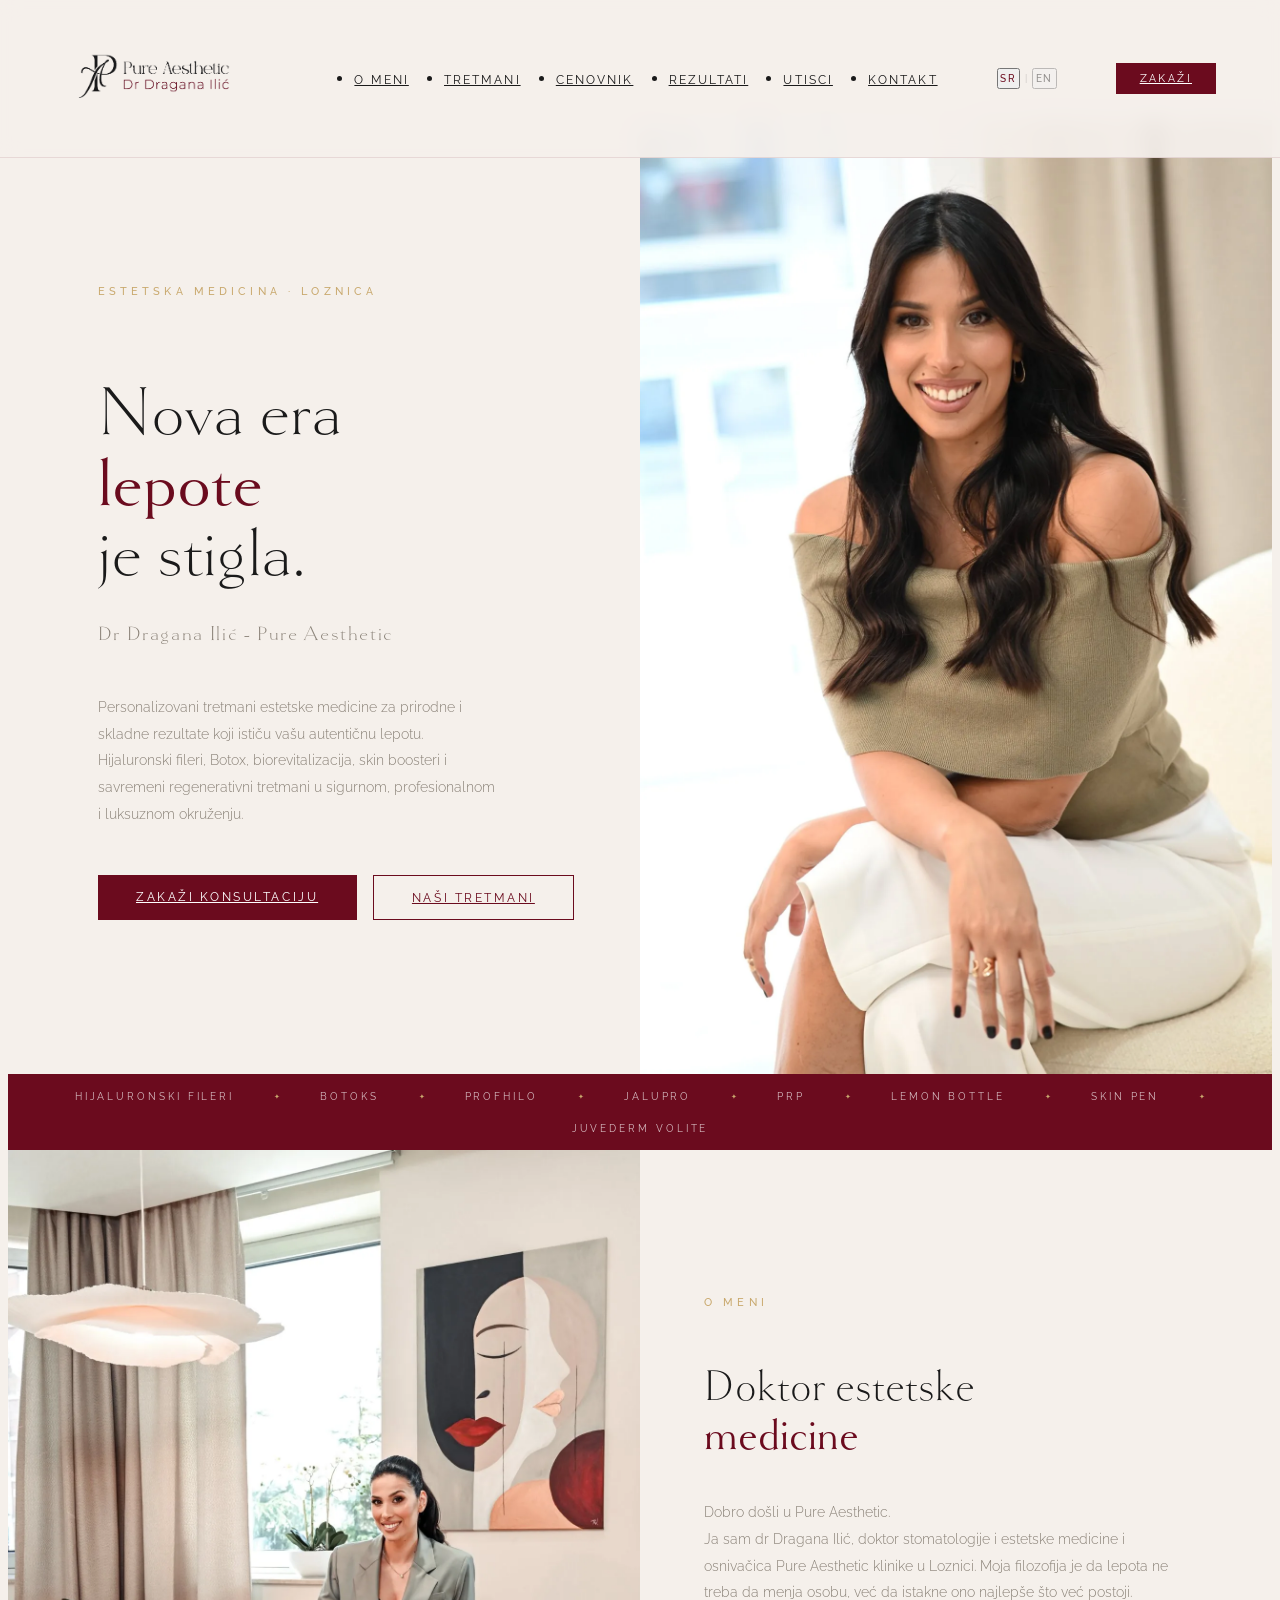
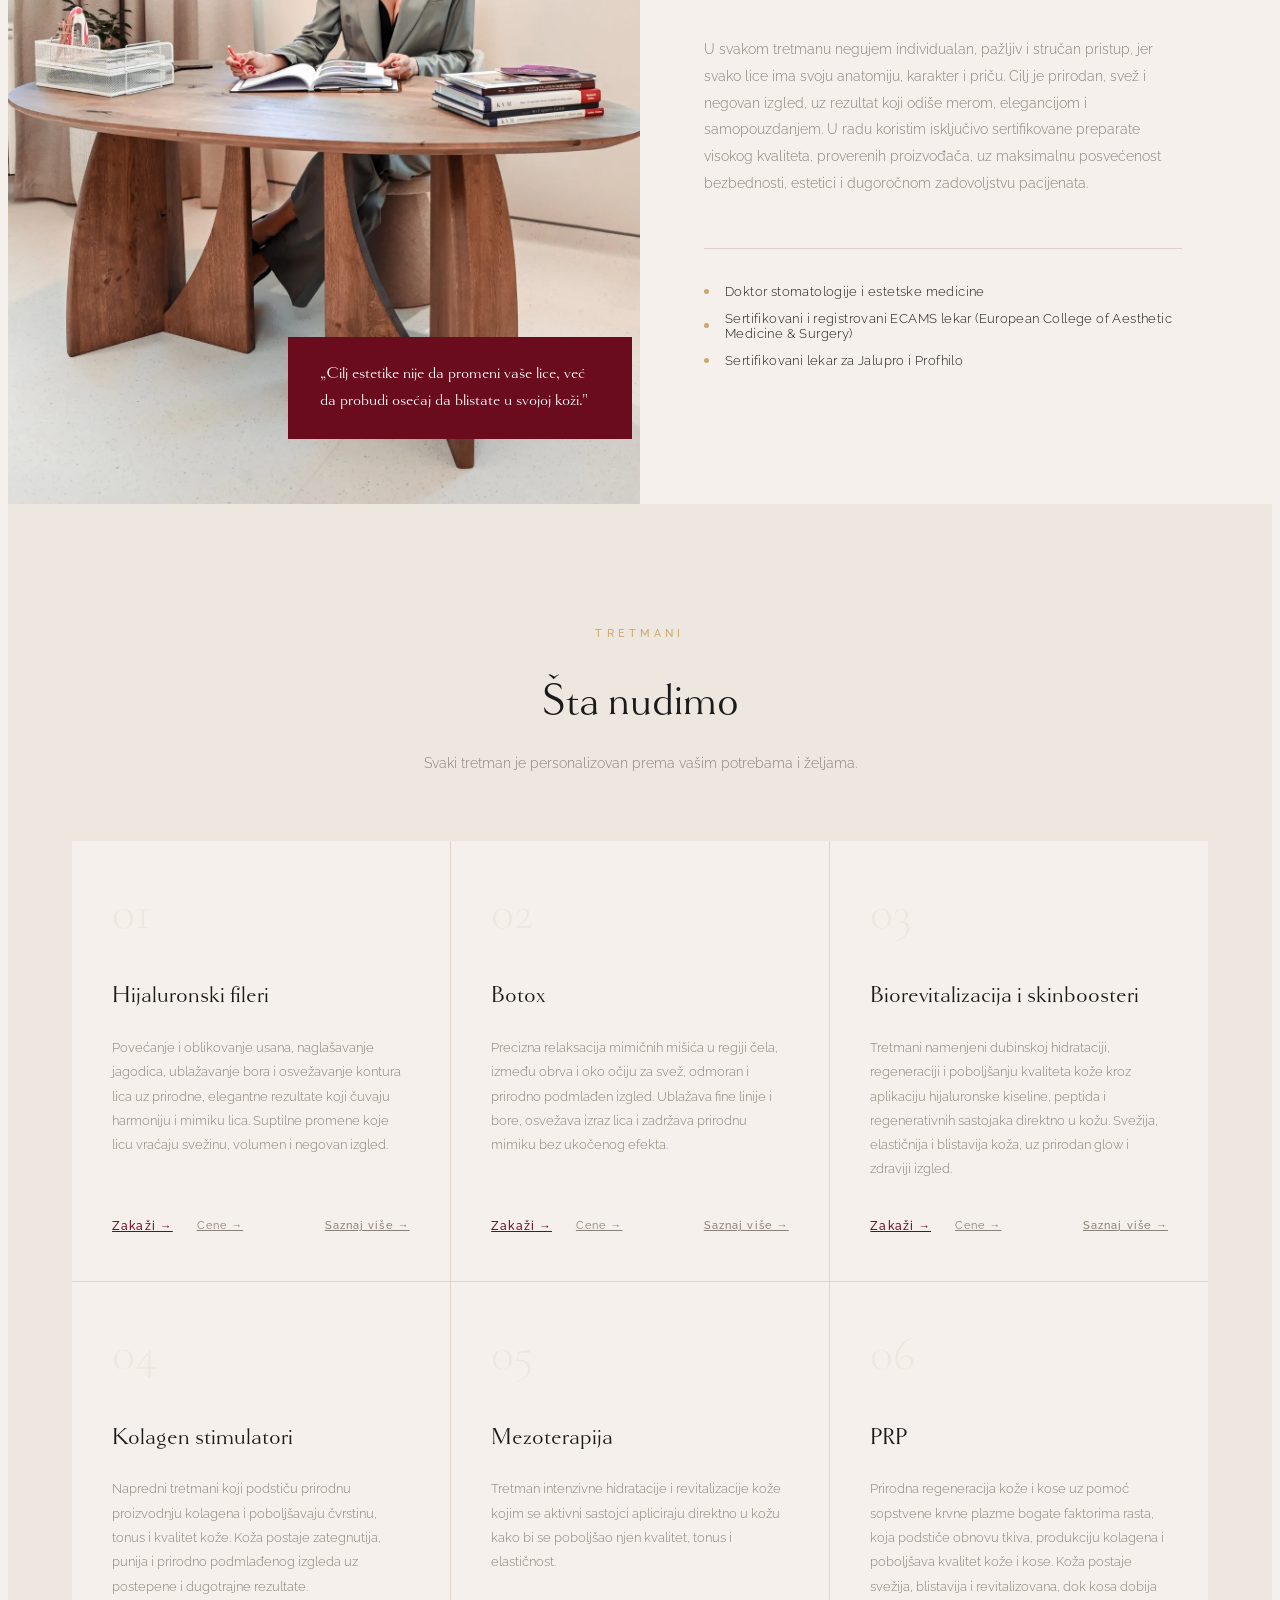
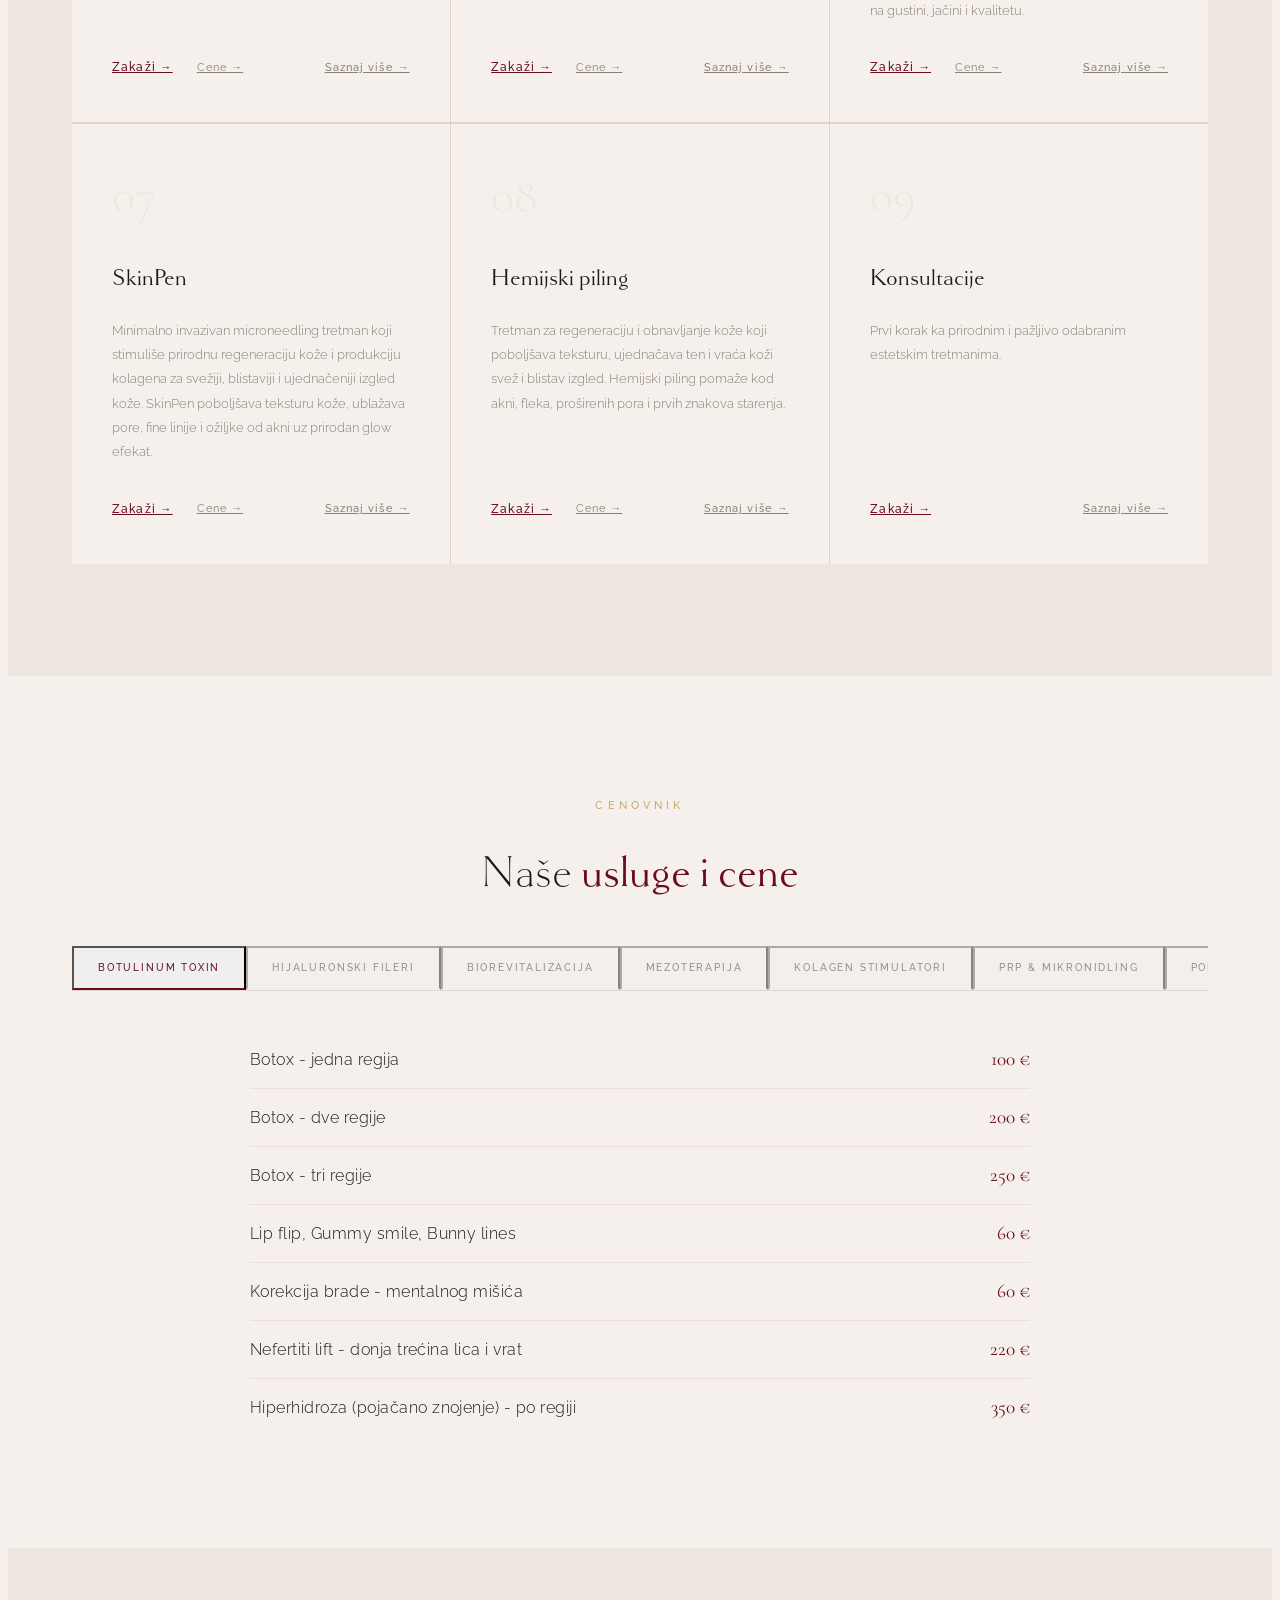
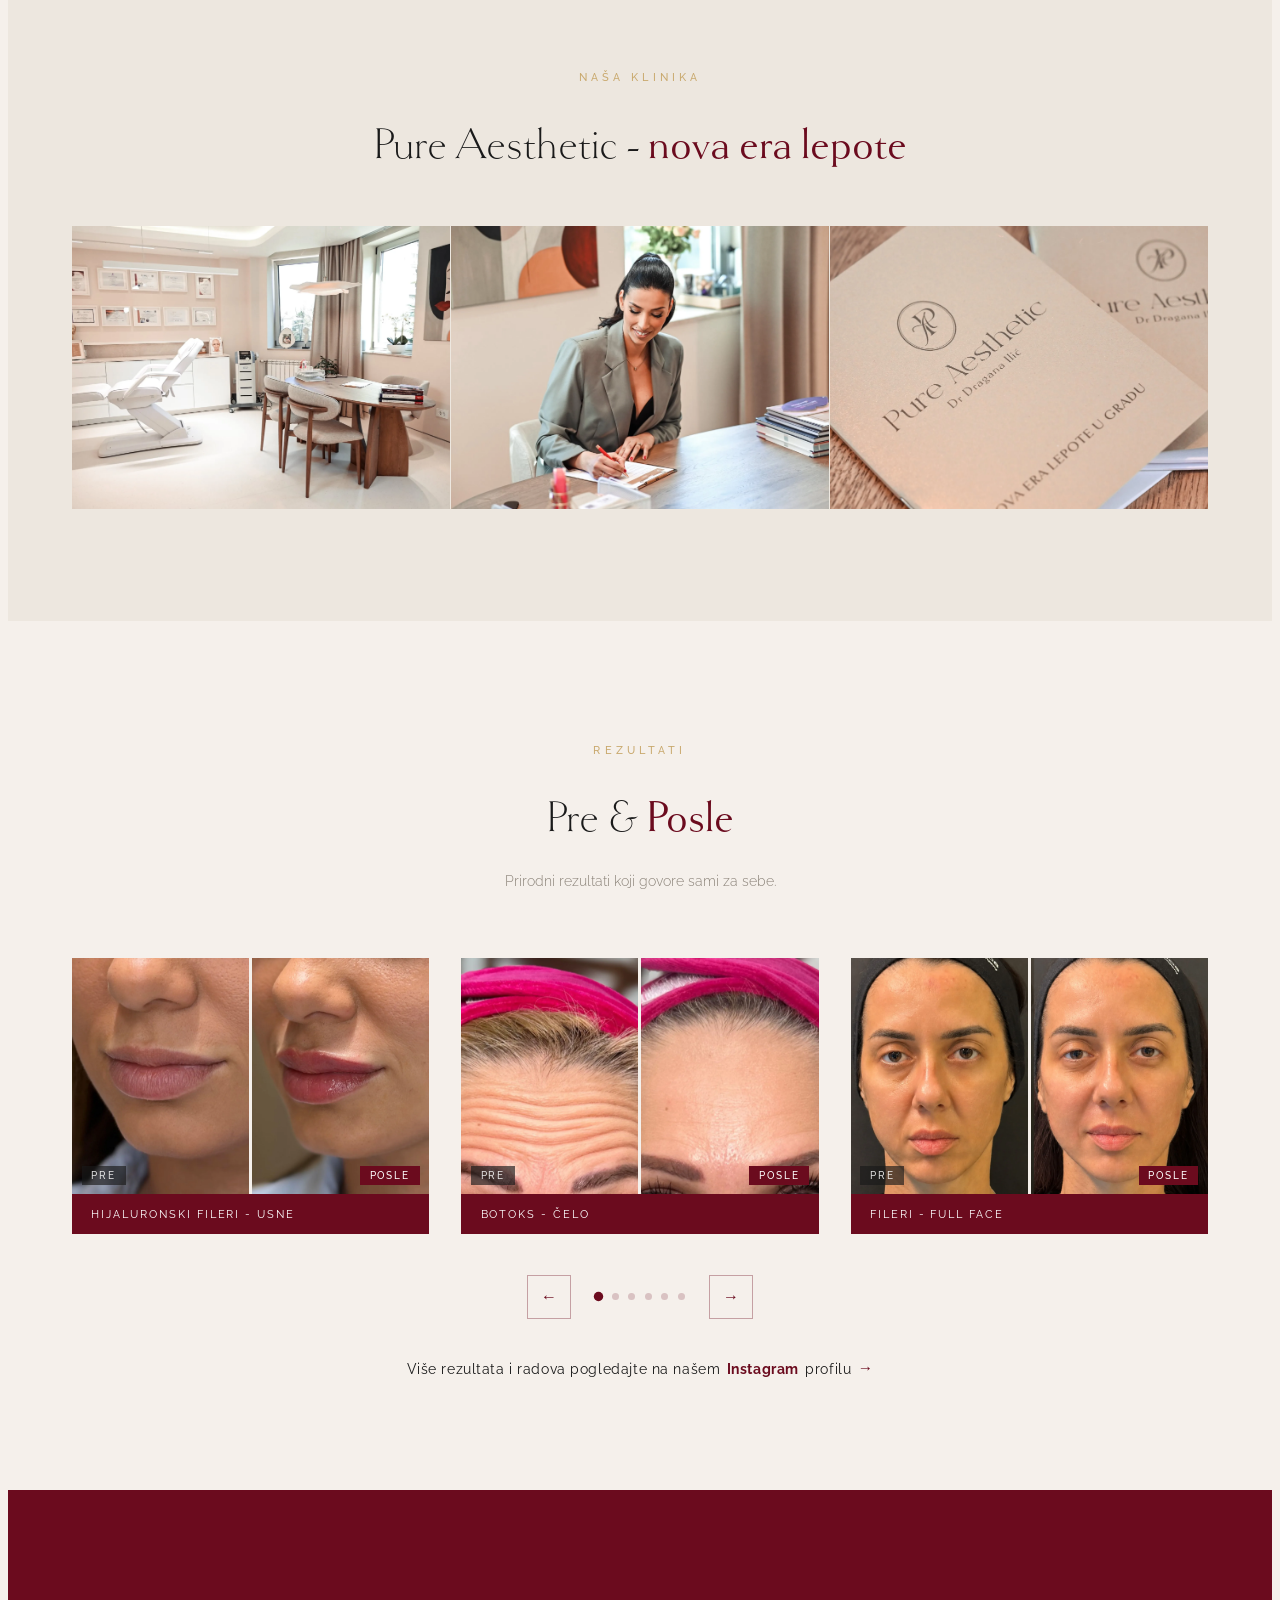
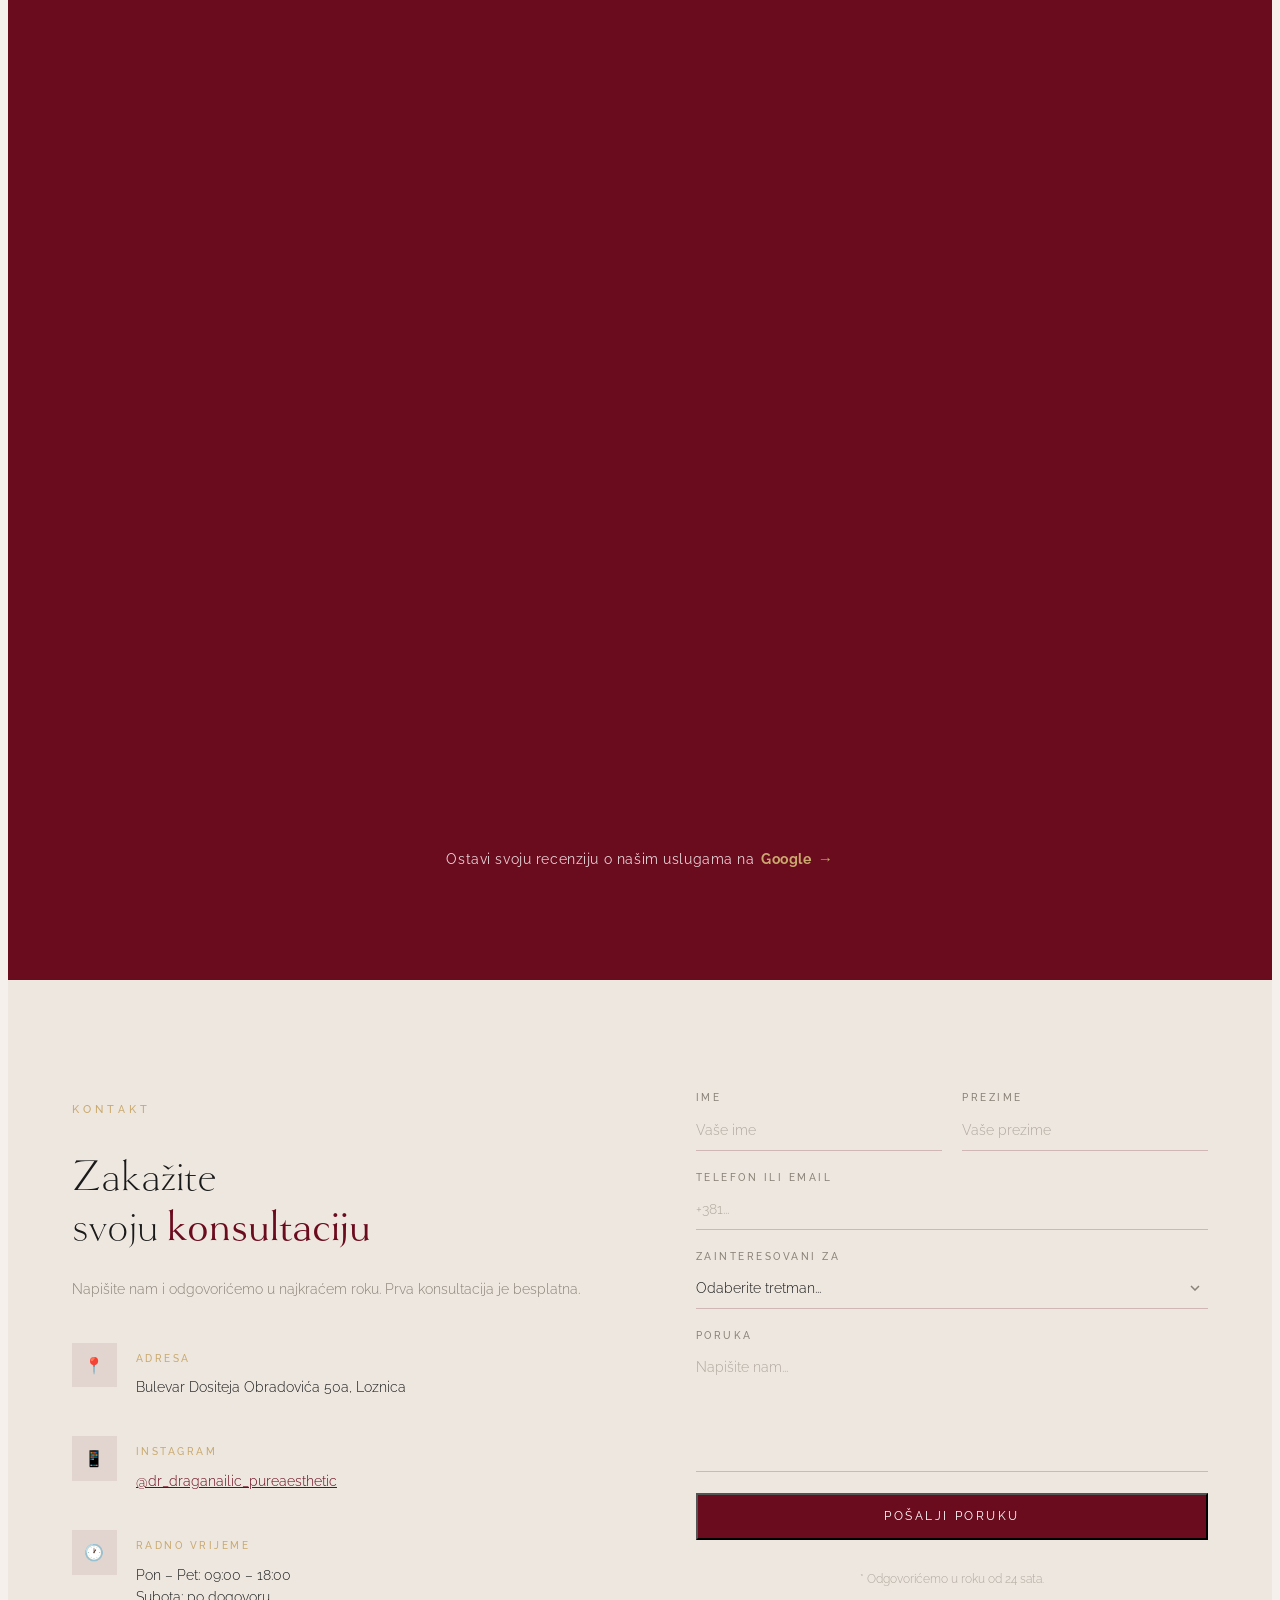
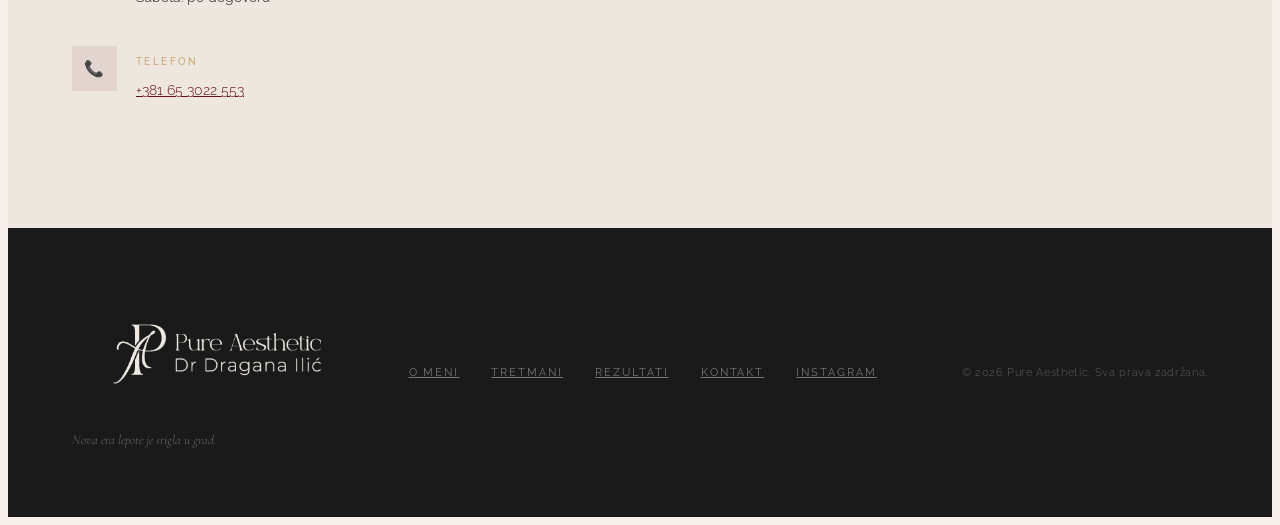
==== commit 8f1c8750: "Fix Lips-2 images: remove missing webp source causing load failure Co-Authored-By: Claude Sonnet 4.6" ====
--- a/index.html
+++ b/index.html
@@ -784,14 +784,12 @@
             <div class="result-imgs">
               <div class="result-img-wrap">
                 <picture>
-                  <source srcset="images/before-after/Lips-2-pre.webp" type="image/webp">
                   <img src="images/before-after/Lips-2-pre.jpg" alt="Hijaluronski fileri usne - prije">
                 </picture>
                 <span class="result-badge before" data-i18n="badge_before">Prije</span>
               </div>
               <div class="result-img-wrap">
                 <picture>
-                  <source srcset="images/before-after/Lips-2-posle.webp" type="image/webp">
                   <img src="images/before-after/Lips-2-posle.jpg" alt="Hijaluronski fileri usne - poslije">
                 </picture>
                 <span class="result-badge after" data-i18n="badge_after">Poslije</span>
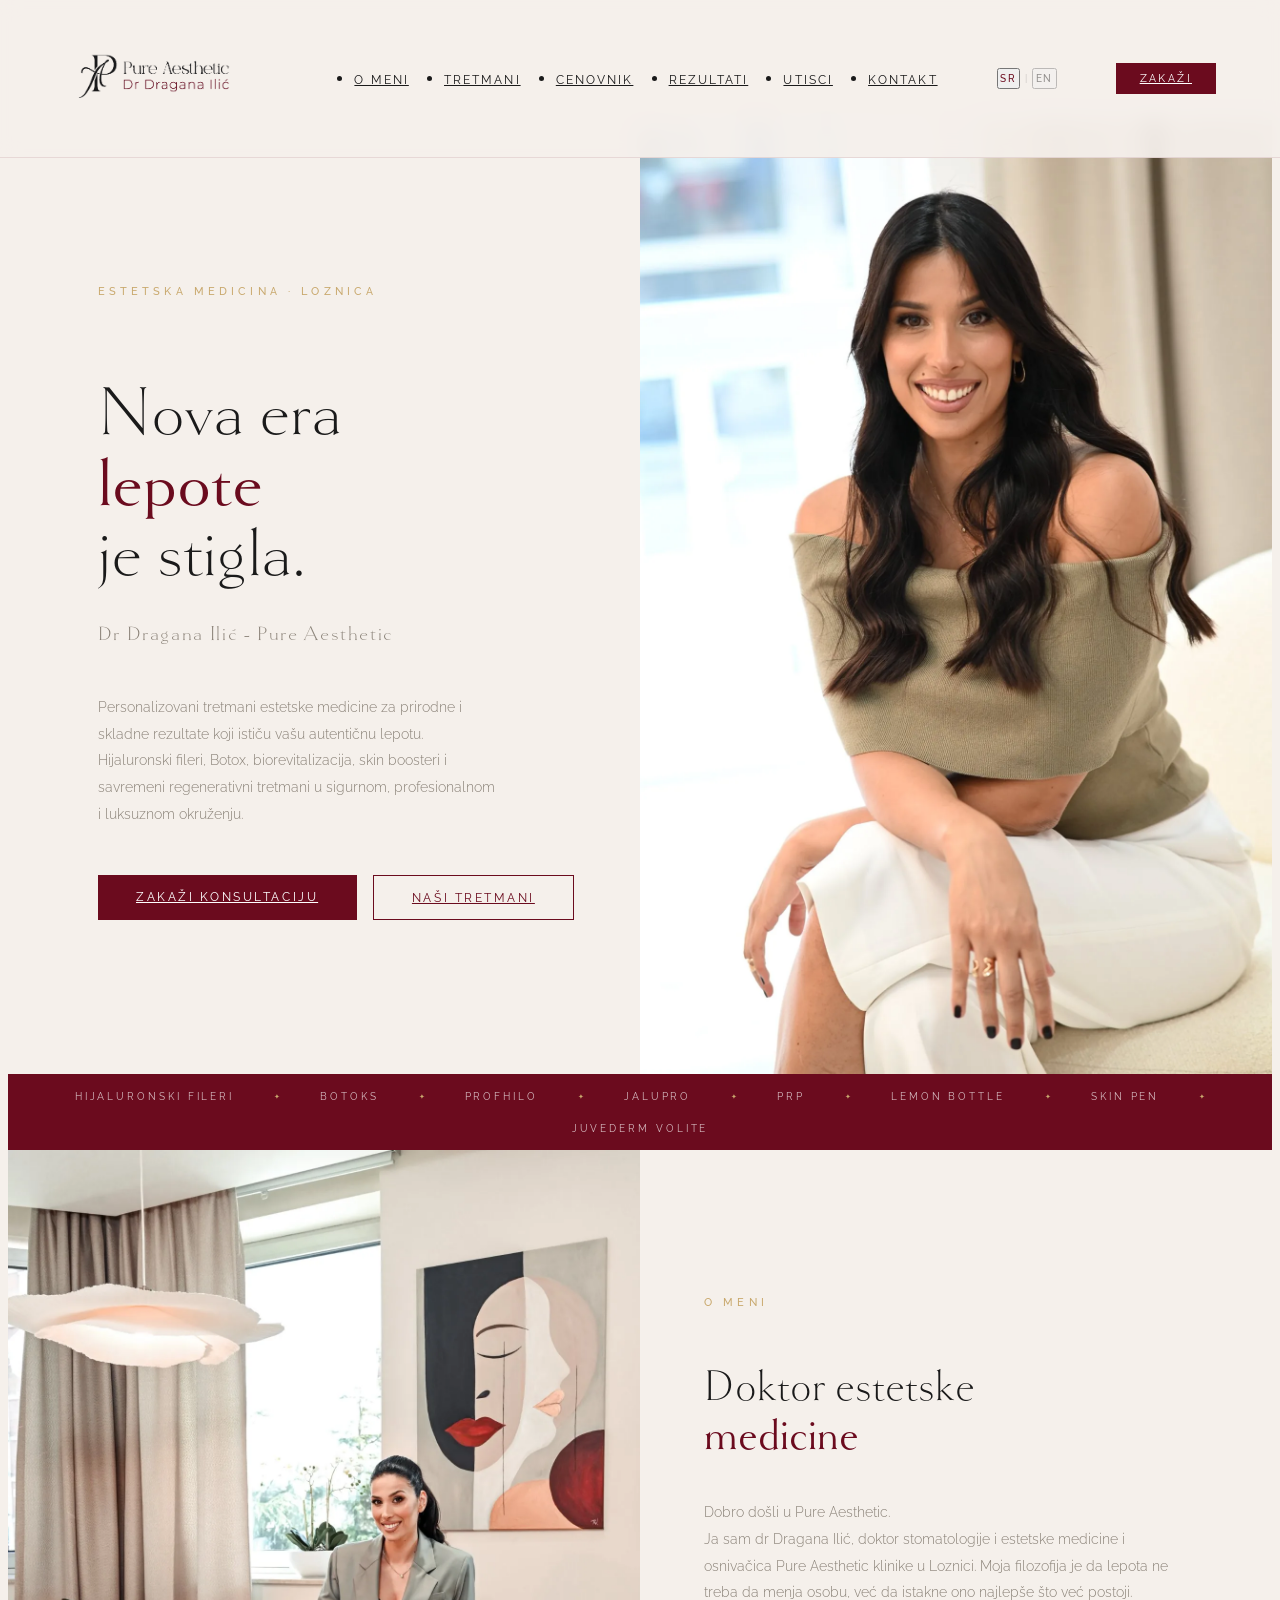
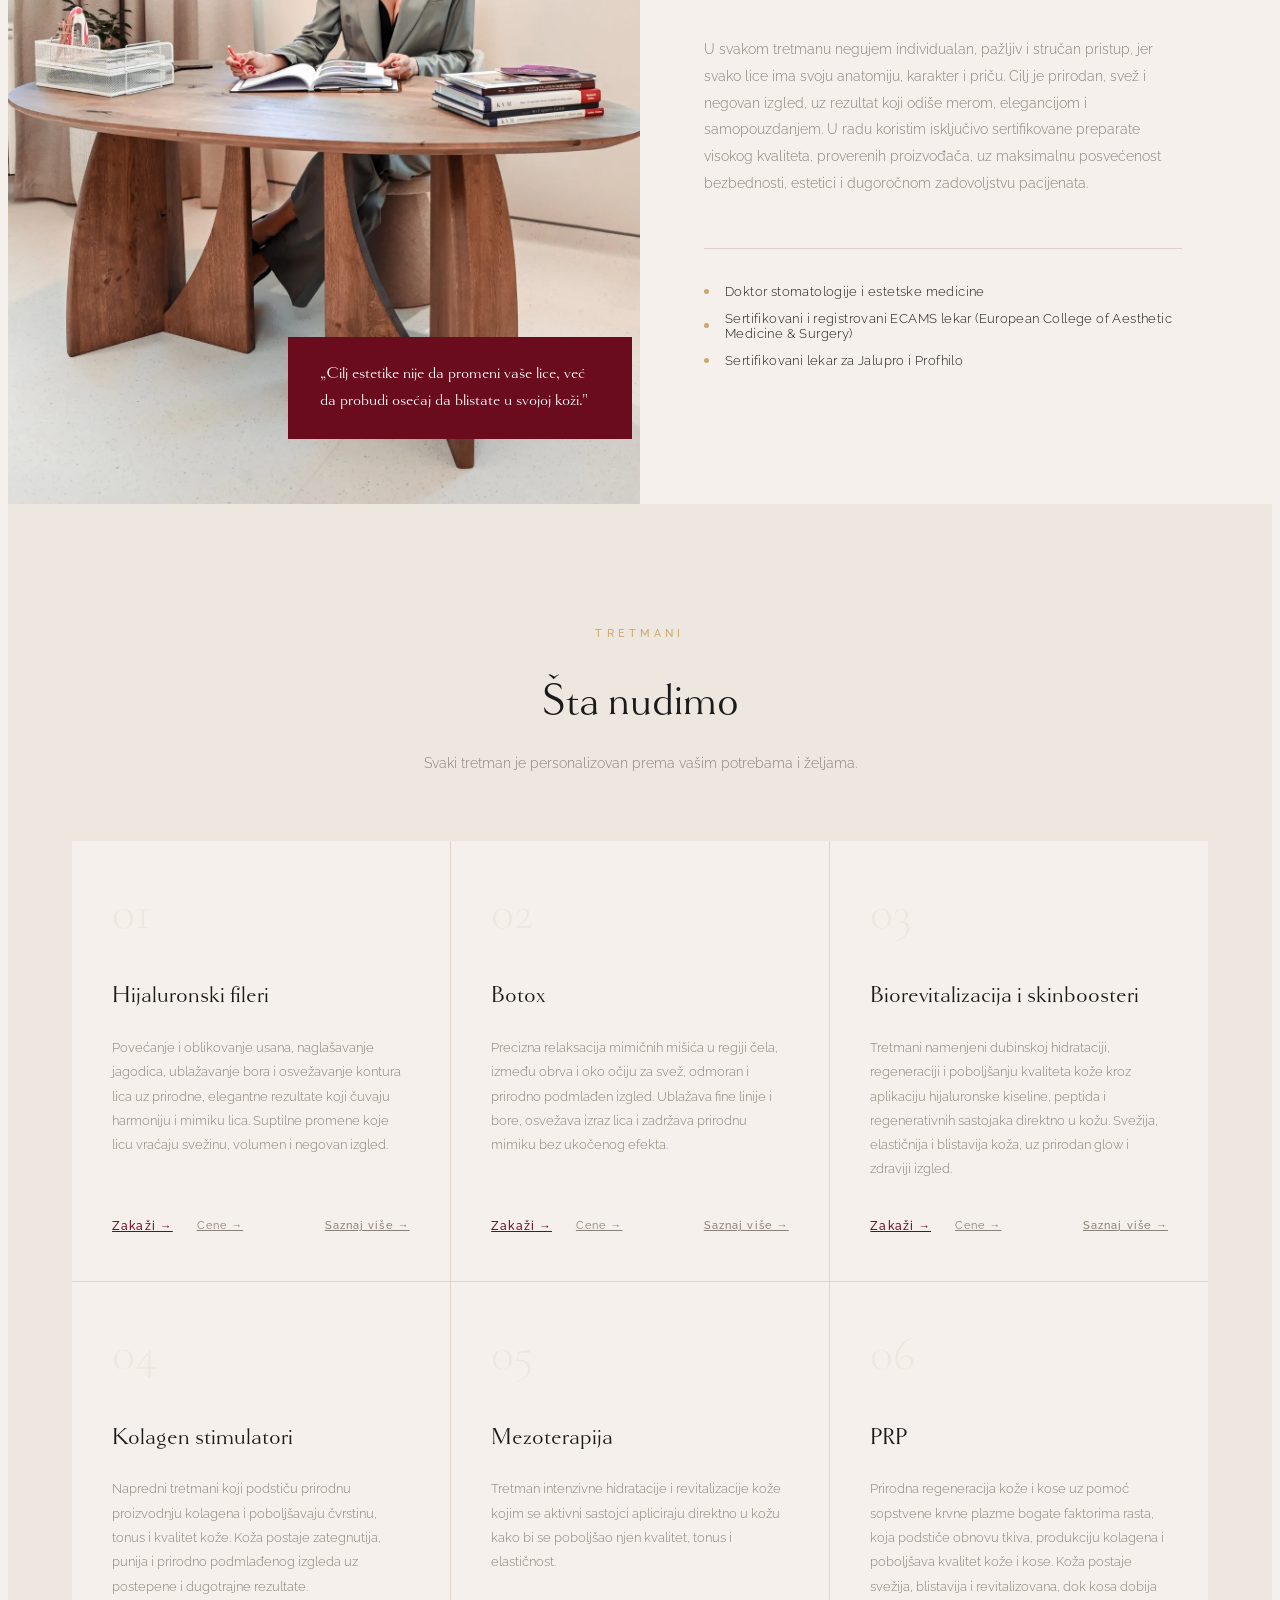
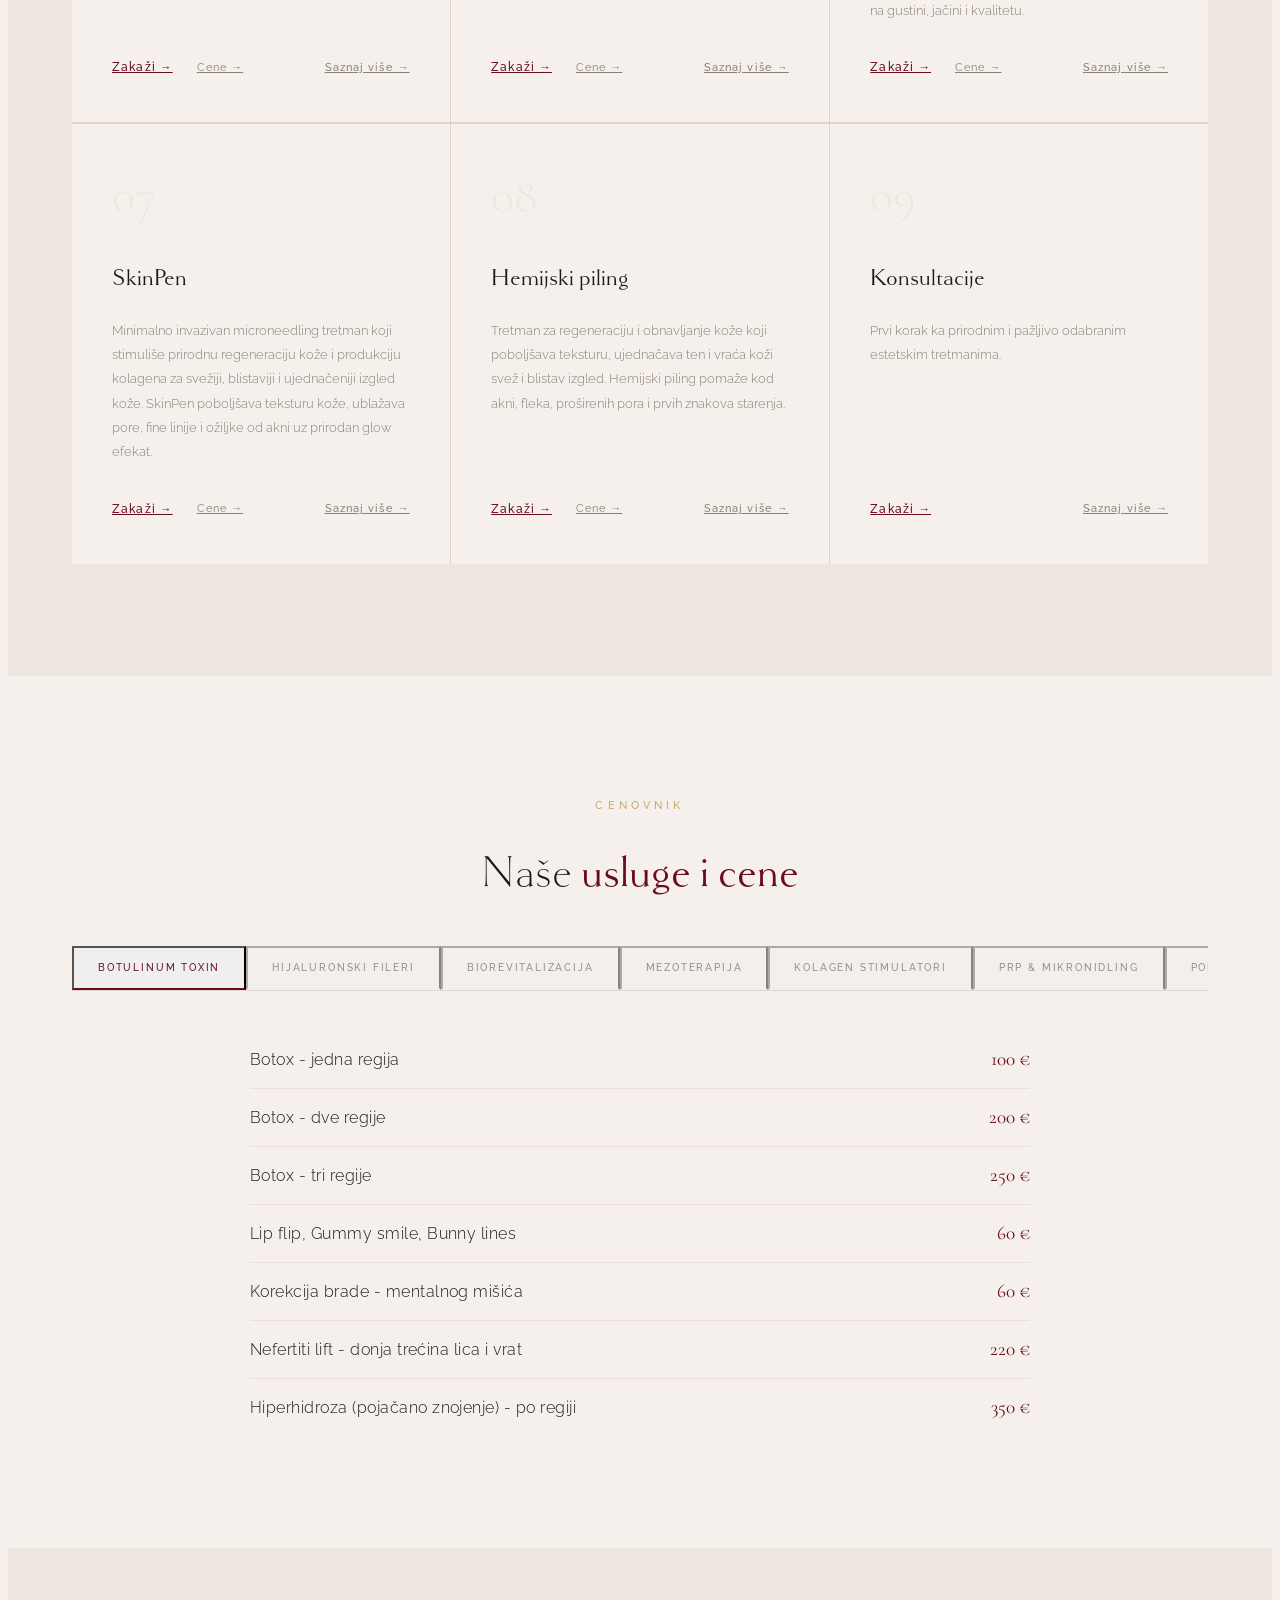
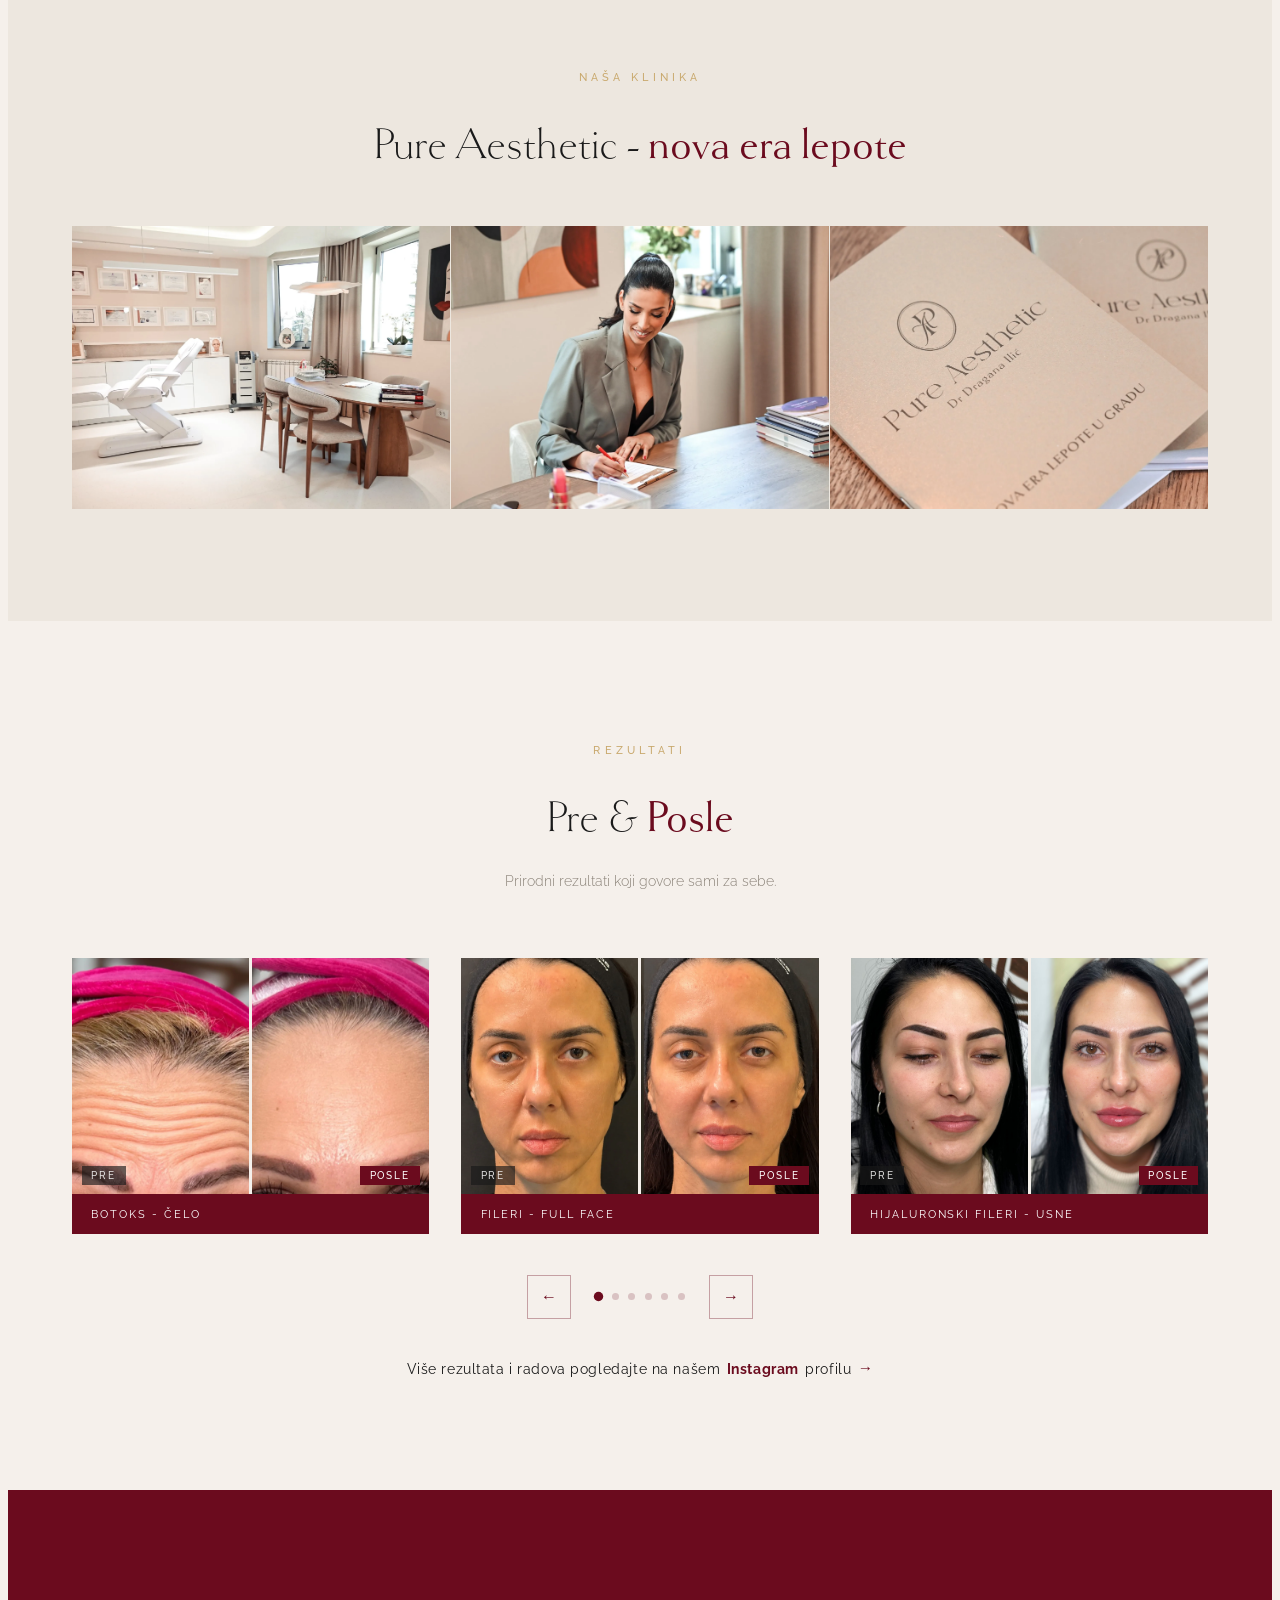
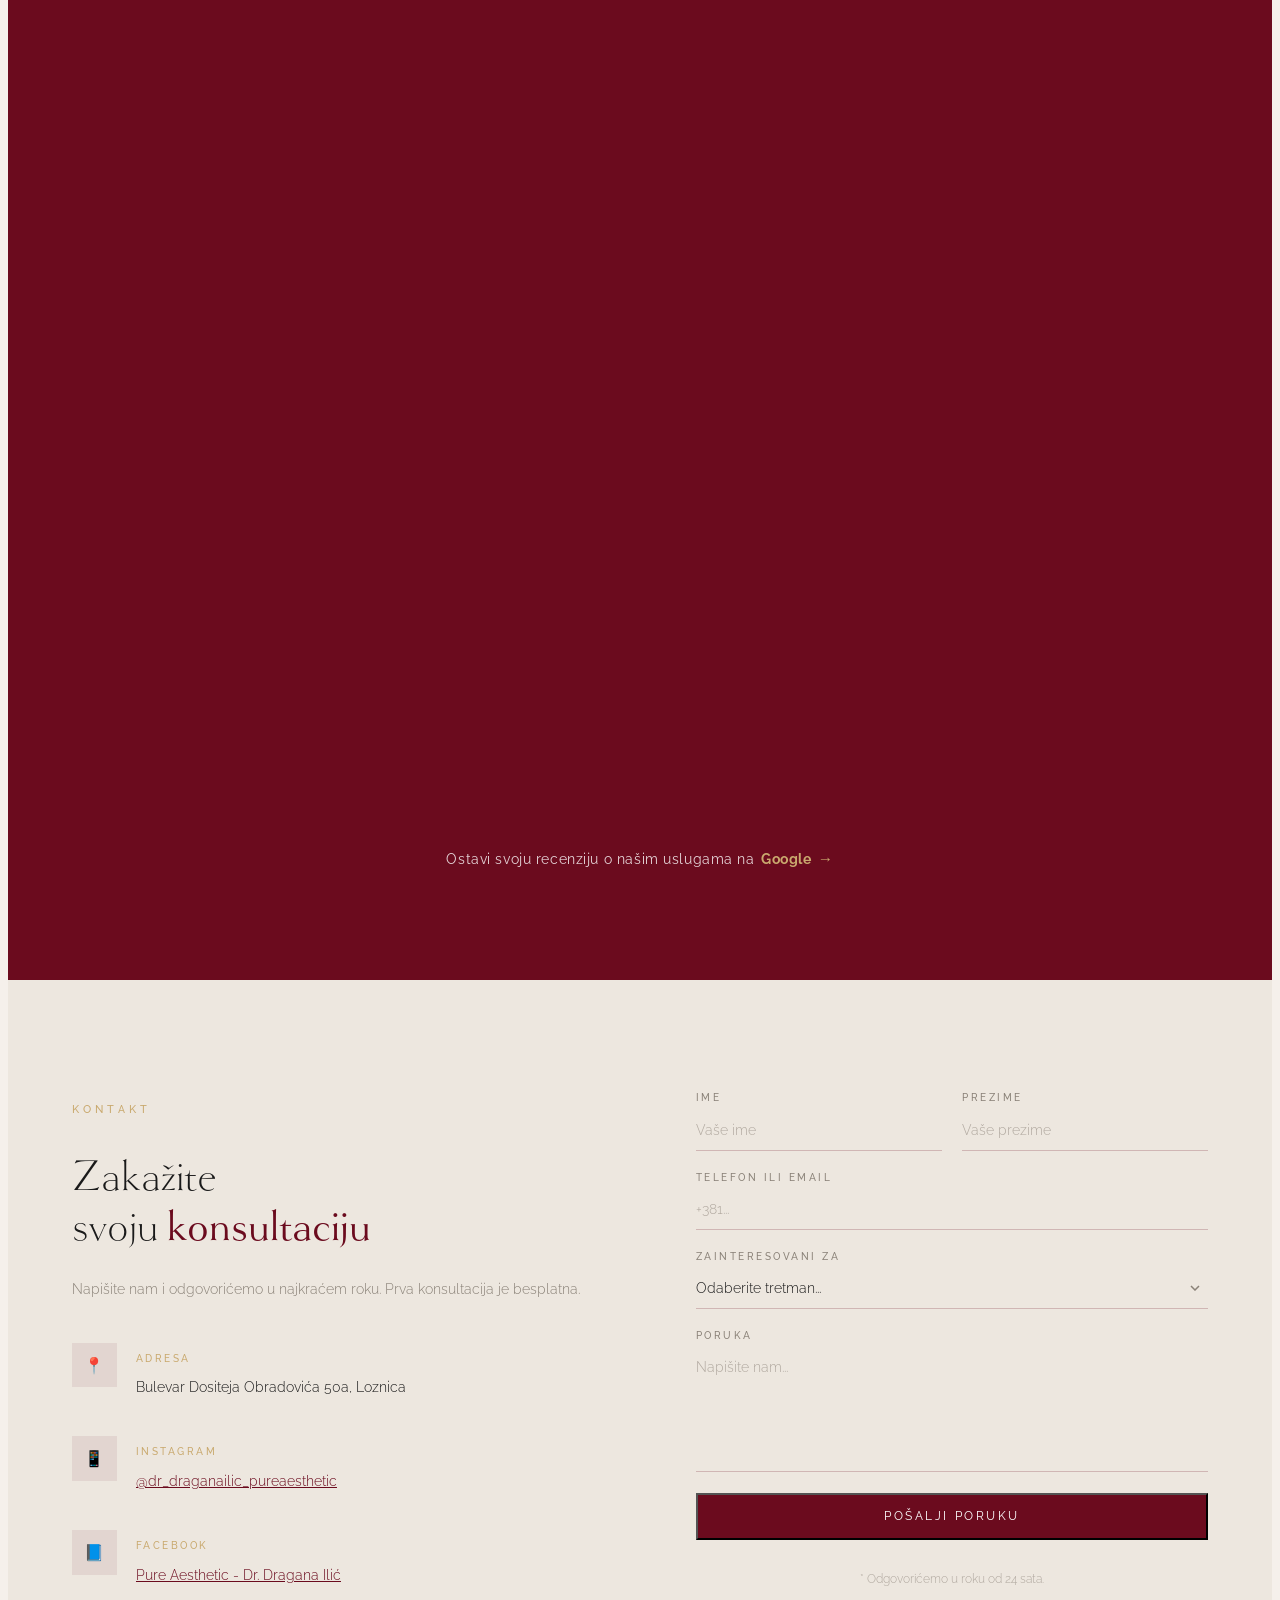
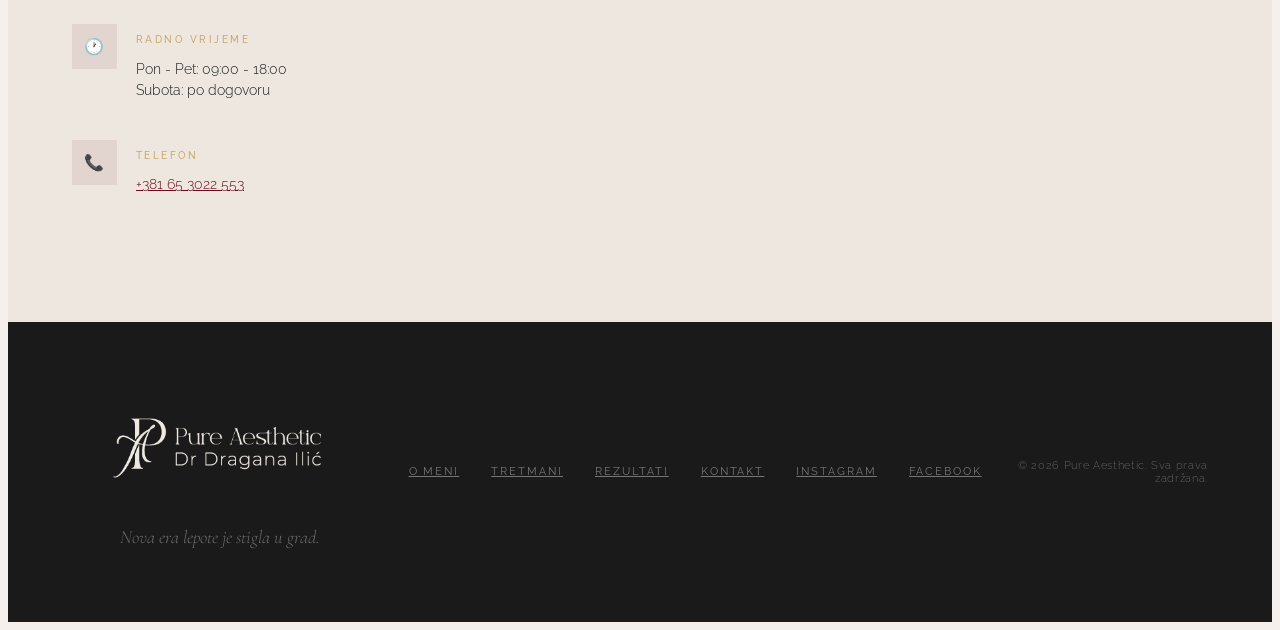
==== commit dd1b9e0d: "Add Facebook links, replace em/en-dashes with hyphens, tweak footer tagline - Add Facebook profile l" ====
--- a/index.html
+++ b/index.html
@@ -5,14 +5,14 @@
   <meta name="viewport" content="width=device-width, initial-scale=1.0"/>
 
   <!-- SEO -->
-  <title>Dr. Dragana Ilić – Pure Aesthetic | Estetska medicina Loznica</title>
+  <title>Dr. Dragana Ilić - Pure Aesthetic | Estetska medicina Loznica</title>
   <meta name="description" content="Dr. Dragana Ilić, doktor estetske medicine u Loznici. Hijaluronski fileri, Botox, Jalupro, mezoterapija i Glass Skin tretmani. Zakažite konsultaciju.">
   <meta name="keywords" content="estetska medicina Loznica, fileri Loznica, botox Loznica, Dr Dragana Ilić, Pure Aesthetic, hijaluronski fileri">
-  <meta name="author" content="Dr. Dragana Ilić – Pure Aesthetic">
+  <meta name="author" content="Dr. Dragana Ilić - Pure Aesthetic">
   <link rel="canonical" href="https://drdraganailic.com/">
 
   <!-- Open Graph (za dijeljenje na društvenim mrežama) -->
-  <meta property="og:title" content="Dr. Dragana Ilić – Pure Aesthetic">
+  <meta property="og:title" content="Dr. Dragana Ilić - Pure Aesthetic">
   <meta property="og:description" content="Personalizovani estetski tretmani za prirodne rezultate. Loznica.">
   <meta property="og:type" content="website">
   <meta property="og:url" content="https://drdraganailic.com/">
@@ -30,7 +30,7 @@
   {
     "@context": "https://schema.org",
     "@type": "MedicalBusiness",
-    "name": "Pure Aesthetic – Dr. Dragana Ilić",
+    "name": "Pure Aesthetic - Dr. Dragana Ilić",
     "url": "https://drdraganailic.com",
     "telephone": "+381653022553",
     "image": "https://drdraganailic.com/images/hero/og-image.jpg",
@@ -152,7 +152,7 @@
         <source srcset="images/hero/dragana-hero.webp" type="image/webp">
         <img
           src="images/hero/dragana-hero.jpg"
-          alt="Dr. Dragana Ilić – Pure Aesthetic Loznica"
+          alt="Dr. Dragana Ilić - Pure Aesthetic Loznica"
           class="hero-img"
           onerror="this.parentElement.parentElement.classList.add('no-image')"
         >
@@ -887,17 +887,28 @@
           <div>
             <p class="detail-label">Instagram</p>
             <p class="detail-val">
-              <a href="https://www.instagram.com/drdraganailic/" target="_blank">
+              <a href="https://www.instagram.com/drdraganailic/" target="_blank" rel="noopener">
                 @dr_draganailic_pureaesthetic
               </a>
             </p>
           </div>
         </div>
         <div class="contact-detail">
+          <div class="detail-icon">📘</div>
+          <div>
+            <p class="detail-label">Facebook</p>
+            <p class="detail-val">
+              <a href="https://www.facebook.com/profile.php?id=61589518237931" target="_blank" rel="noopener">
+                Pure Aesthetic - Dr. Dragana Ilić
+              </a>
+            </p>
+          </div>
+        </div>
+        <div class="contact-detail">
           <div class="detail-icon">🕐</div>
           <div>
             <p class="detail-label" data-i18n="hours_label">Radno Vrijeme</p>
-            <p class="detail-val" data-i18n="hours_val">Pon – Pet: 09:00 – 18:00<br>Subota: po dogovoru</p>
+            <p class="detail-val" data-i18n="hours_val">Pon - Pet: 09:00 - 18:00<br>Subota: po dogovoru</p>
           </div>
         </div>
         <div class="contact-detail">
@@ -985,7 +996,8 @@
       <a href="#tretmani" data-i18n="nav_treatments">Tretmani</a>
       <a href="#rezultati" data-i18n="nav_results">Rezultati</a>
       <a href="#kontakt" data-i18n="nav_contact">Kontakt</a>
-      <a href="https://www.instagram.com/drdraganailic/" target="_blank">Instagram</a>
+      <a href="https://www.instagram.com/drdraganailic/" target="_blank" rel="noopener">Instagram</a>
+      <a href="https://www.facebook.com/profile.php?id=61589518237931" target="_blank" rel="noopener">Facebook</a>
     </div>
 
     <div class="footer-right">
@@ -1020,7 +1032,10 @@
             "closes": "18:00"
           }
         ],
-        "sameAs": ["https://www.instagram.com/drdraganailic/"],
+        "sameAs": [
+          "https://www.instagram.com/drdraganailic/",
+          "https://www.facebook.com/profile.php?id=61589518237931"
+        ],
         "medicalSpecialty": "PlasticSurgery",
         "hasMap": "https://maps.google.com/?q=Bulevar+Dositeja+Obradovića+50a,+Loznica"
       },
@@ -1031,7 +1046,10 @@
         "jobTitle": "Doktor estetske medicine",
         "worksFor": { "@id": "https://drdraganailic.com/#clinic" },
         "image": "https://drdraganailic.com/images/team/dragana-about.jpg",
-        "sameAs": ["https://www.instagram.com/drdraganailic/"]
+        "sameAs": [
+          "https://www.instagram.com/drdraganailic/",
+          "https://www.facebook.com/profile.php?id=61589518237931"
+        ]
       }
     ]
   }
--- a/css/footer.css
+++ b/css/footer.css
@@ -19,9 +19,10 @@
 .footer-tagline {
   font-family: var(--font-serif);
   font-style: italic;
-  font-size: 0.82rem;
+  font-size: 1.15rem;
   color: rgba(255,255,255,0.35);
   margin-top: 0.5rem;
+  padding-left: 3rem;
 }
 
 .footer-links {
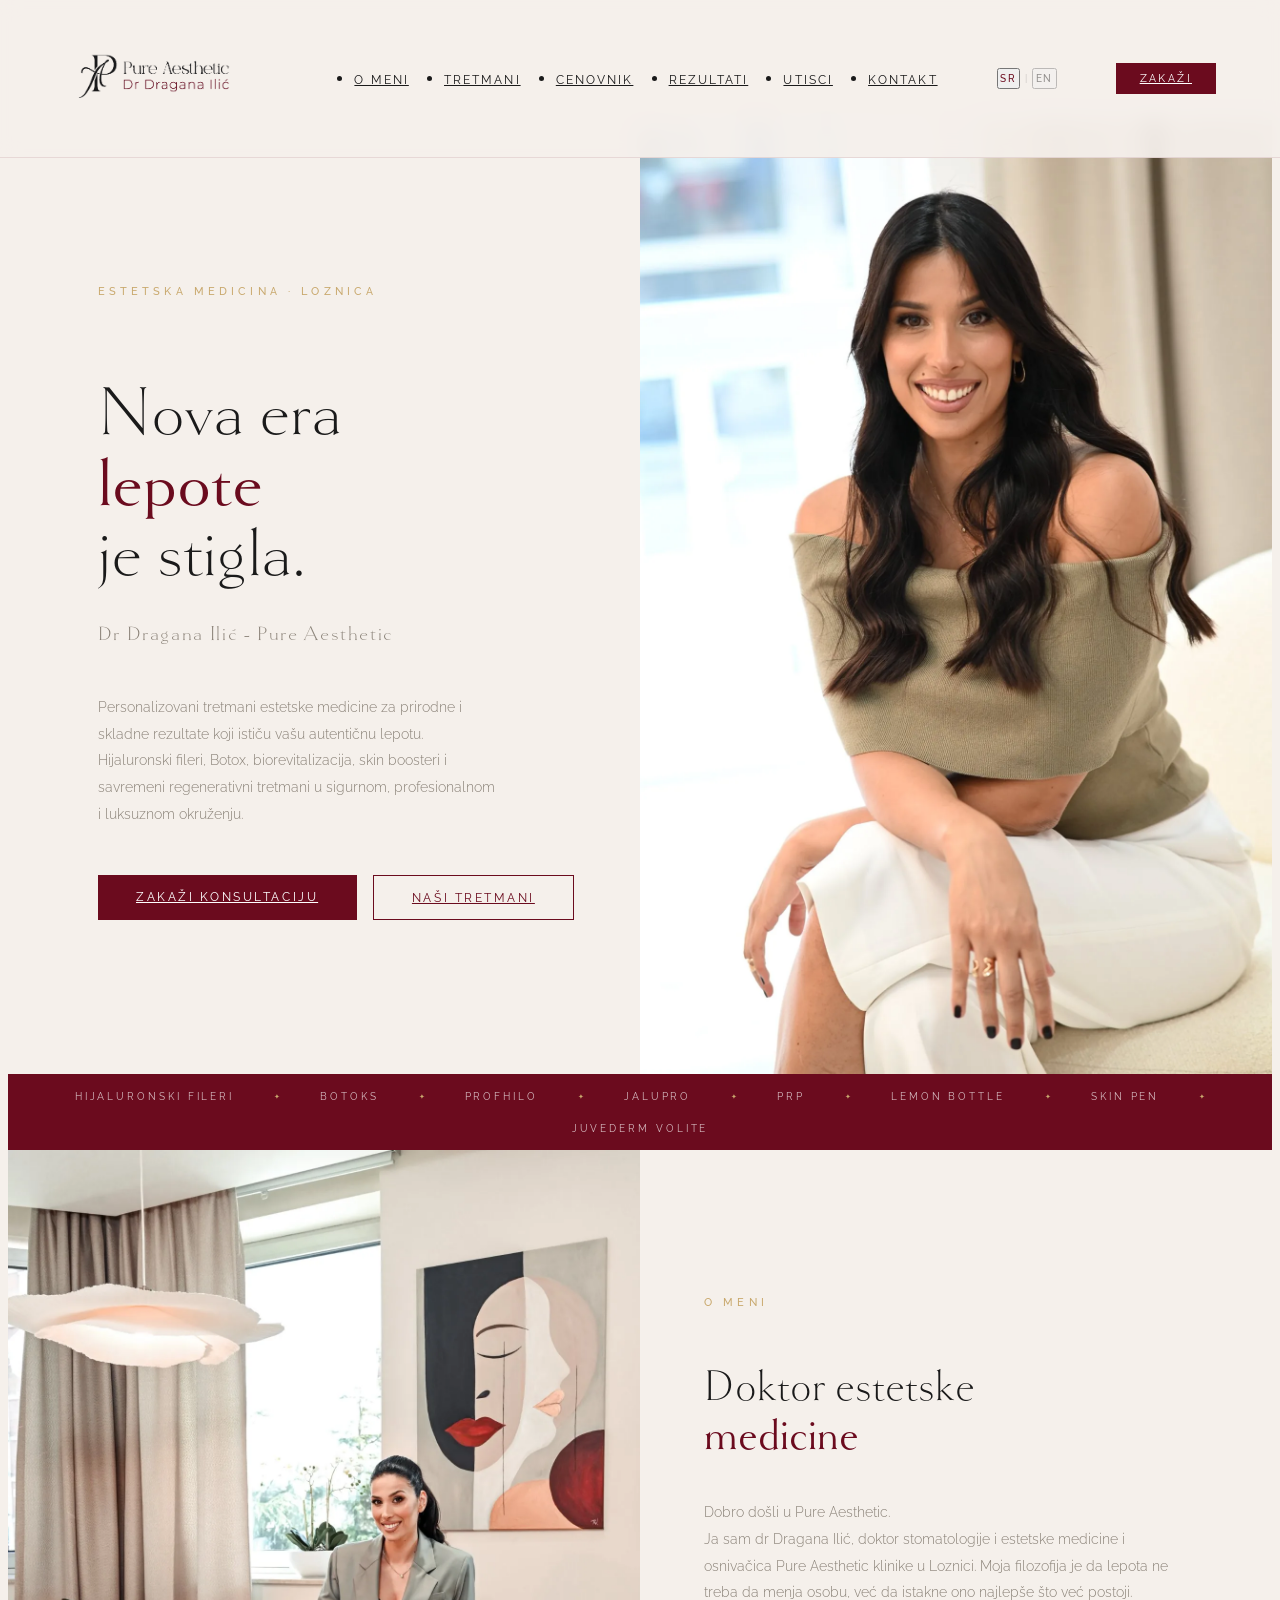
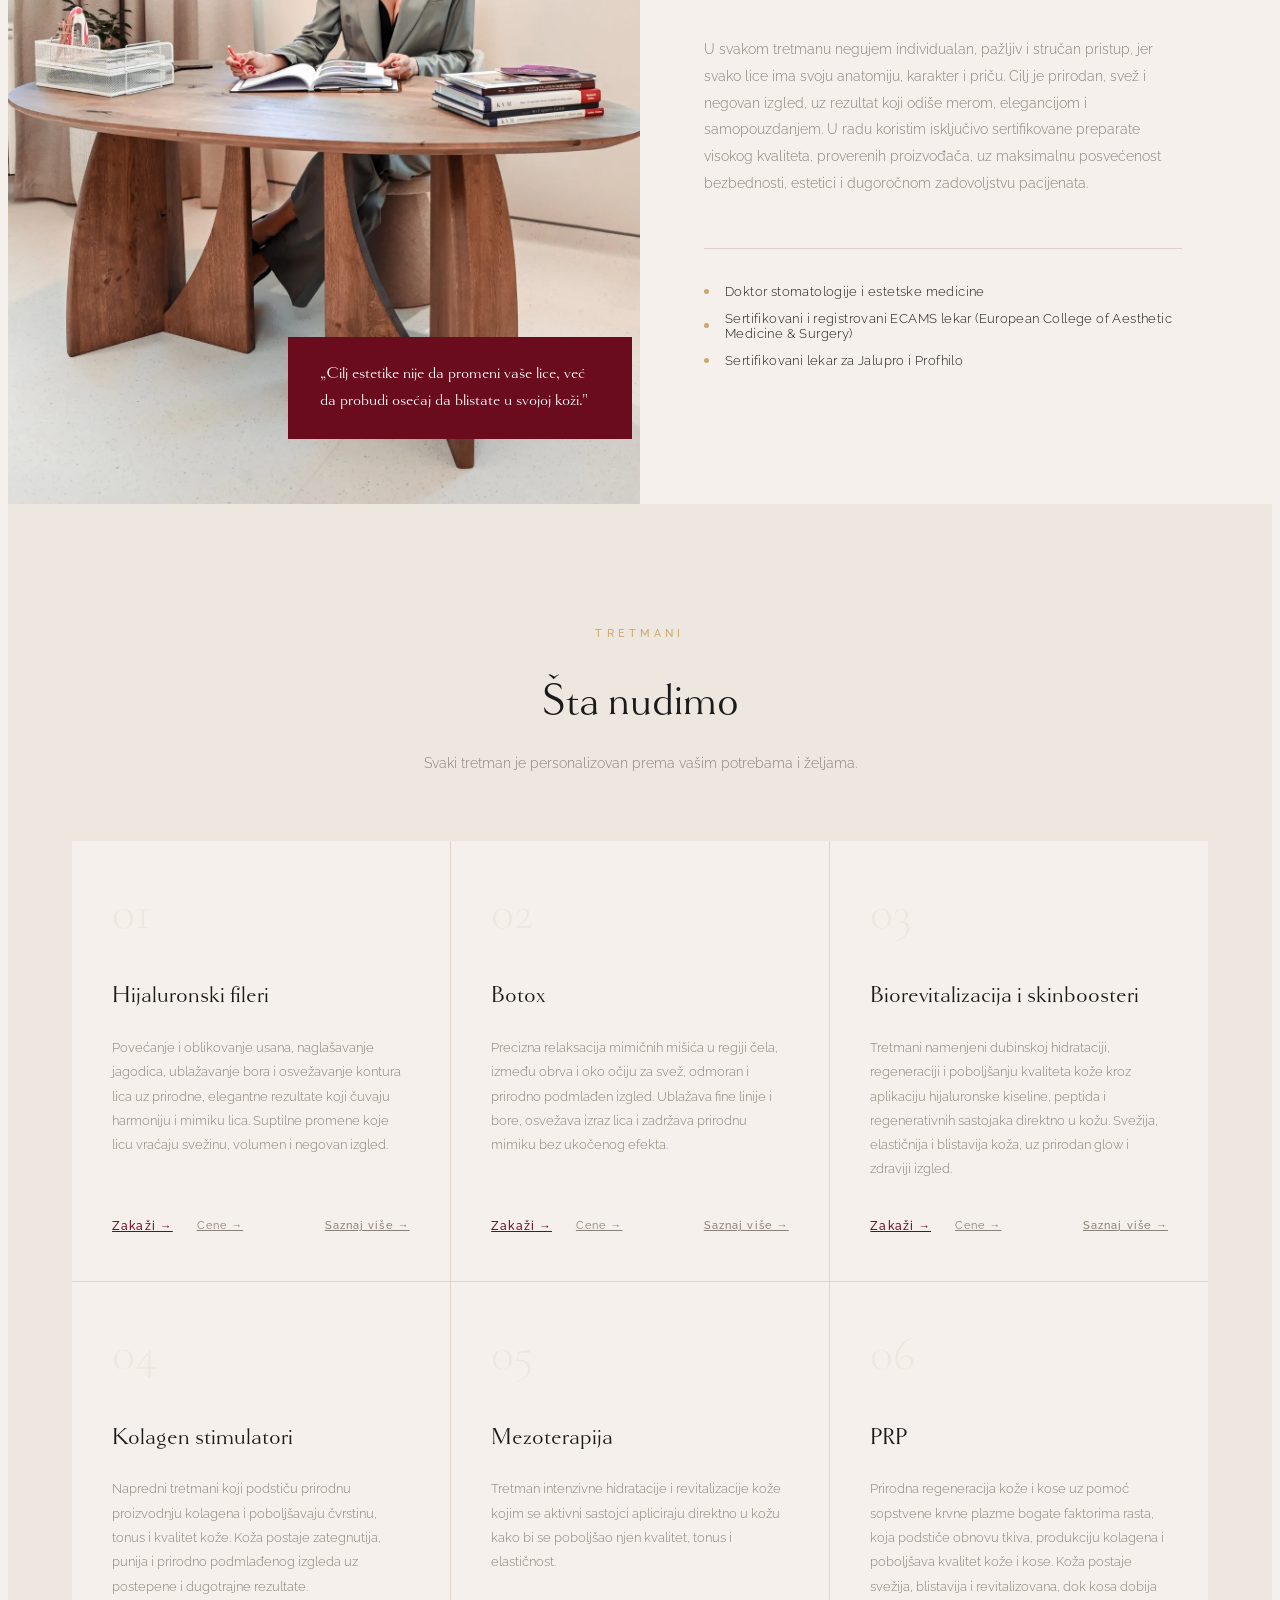
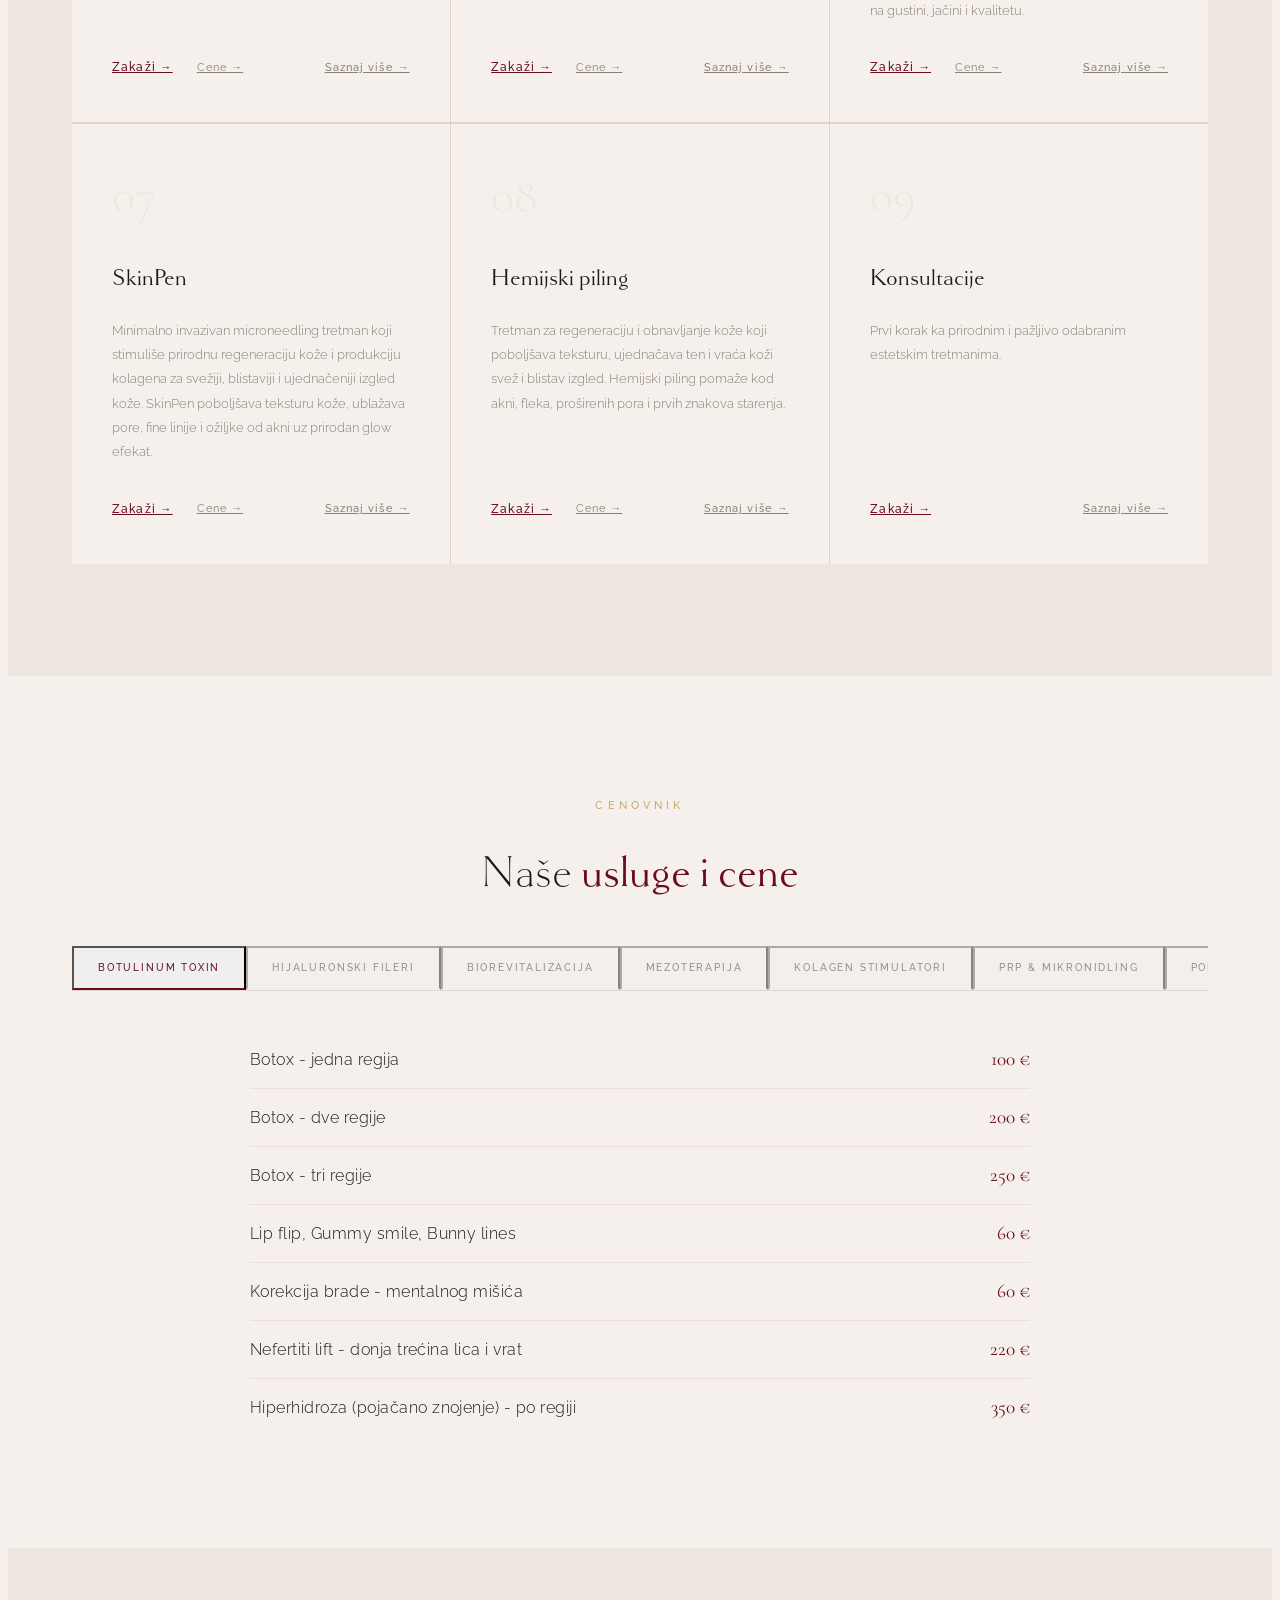
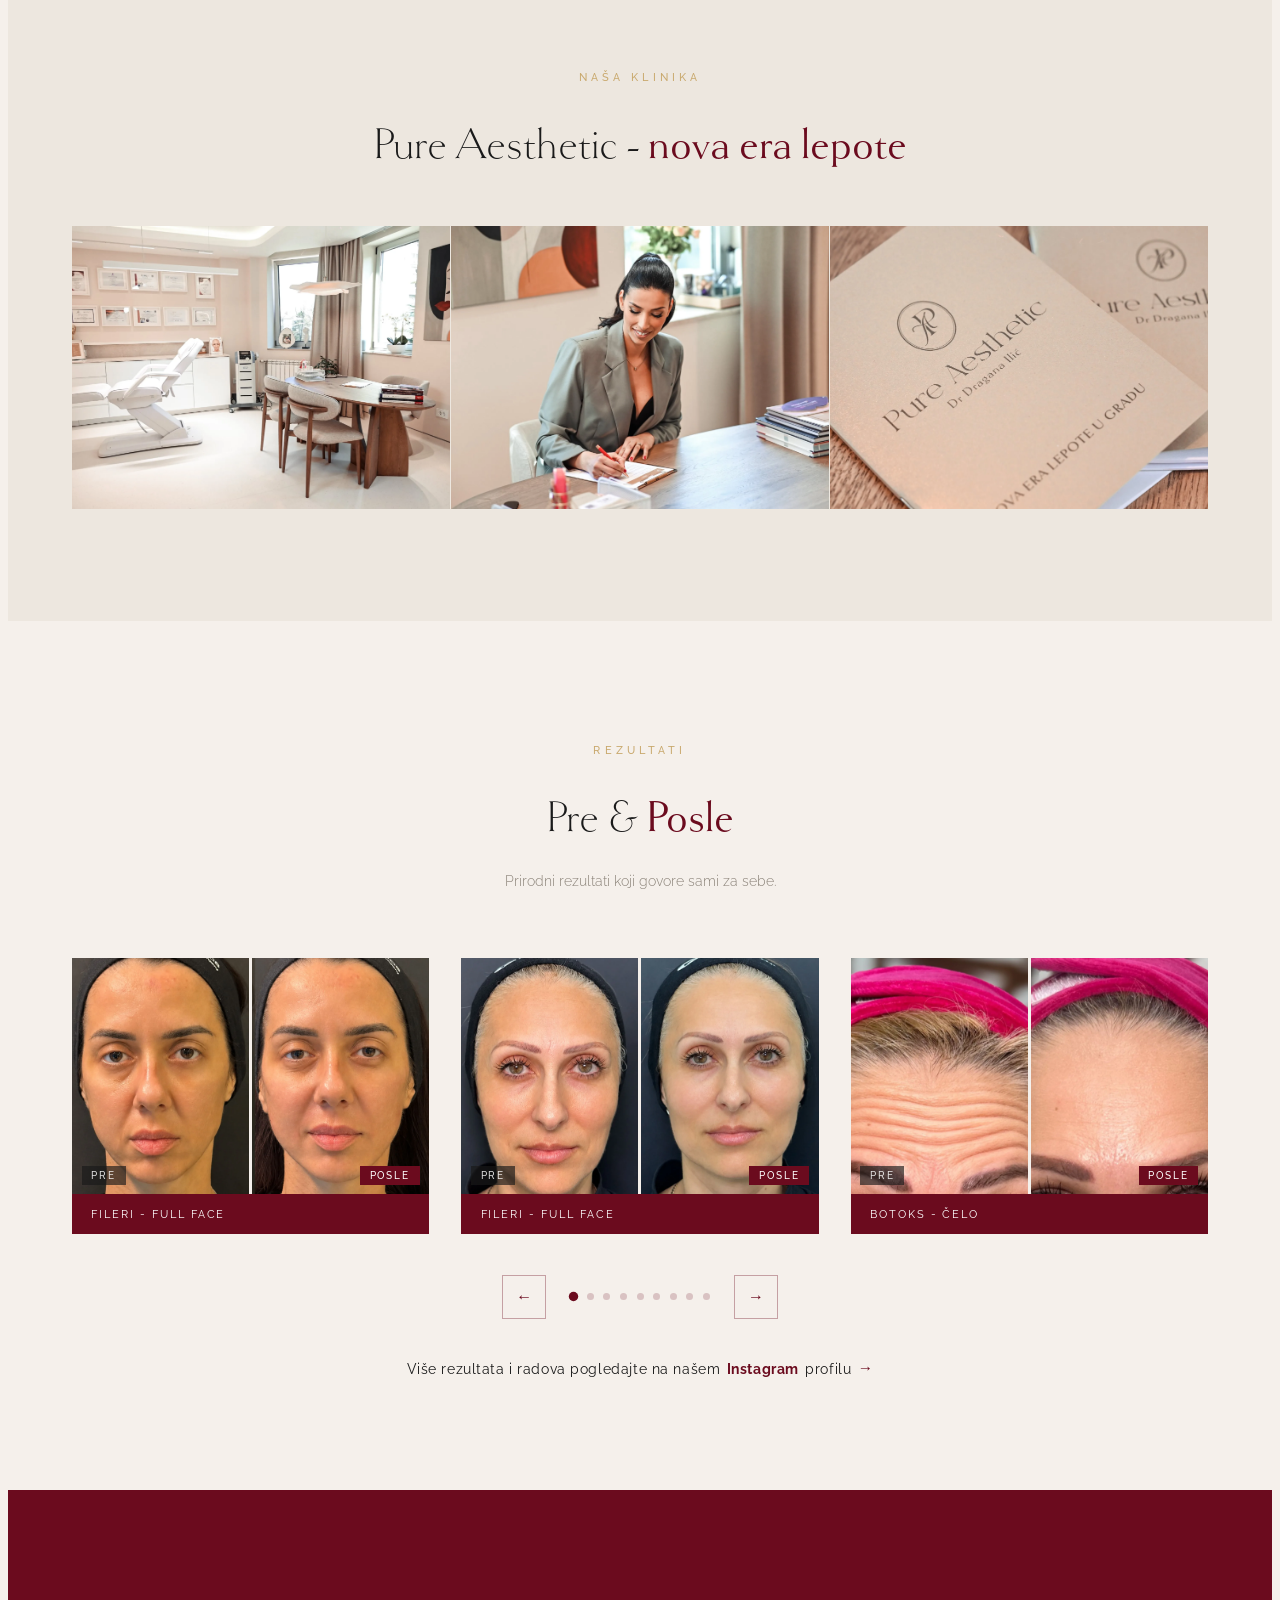
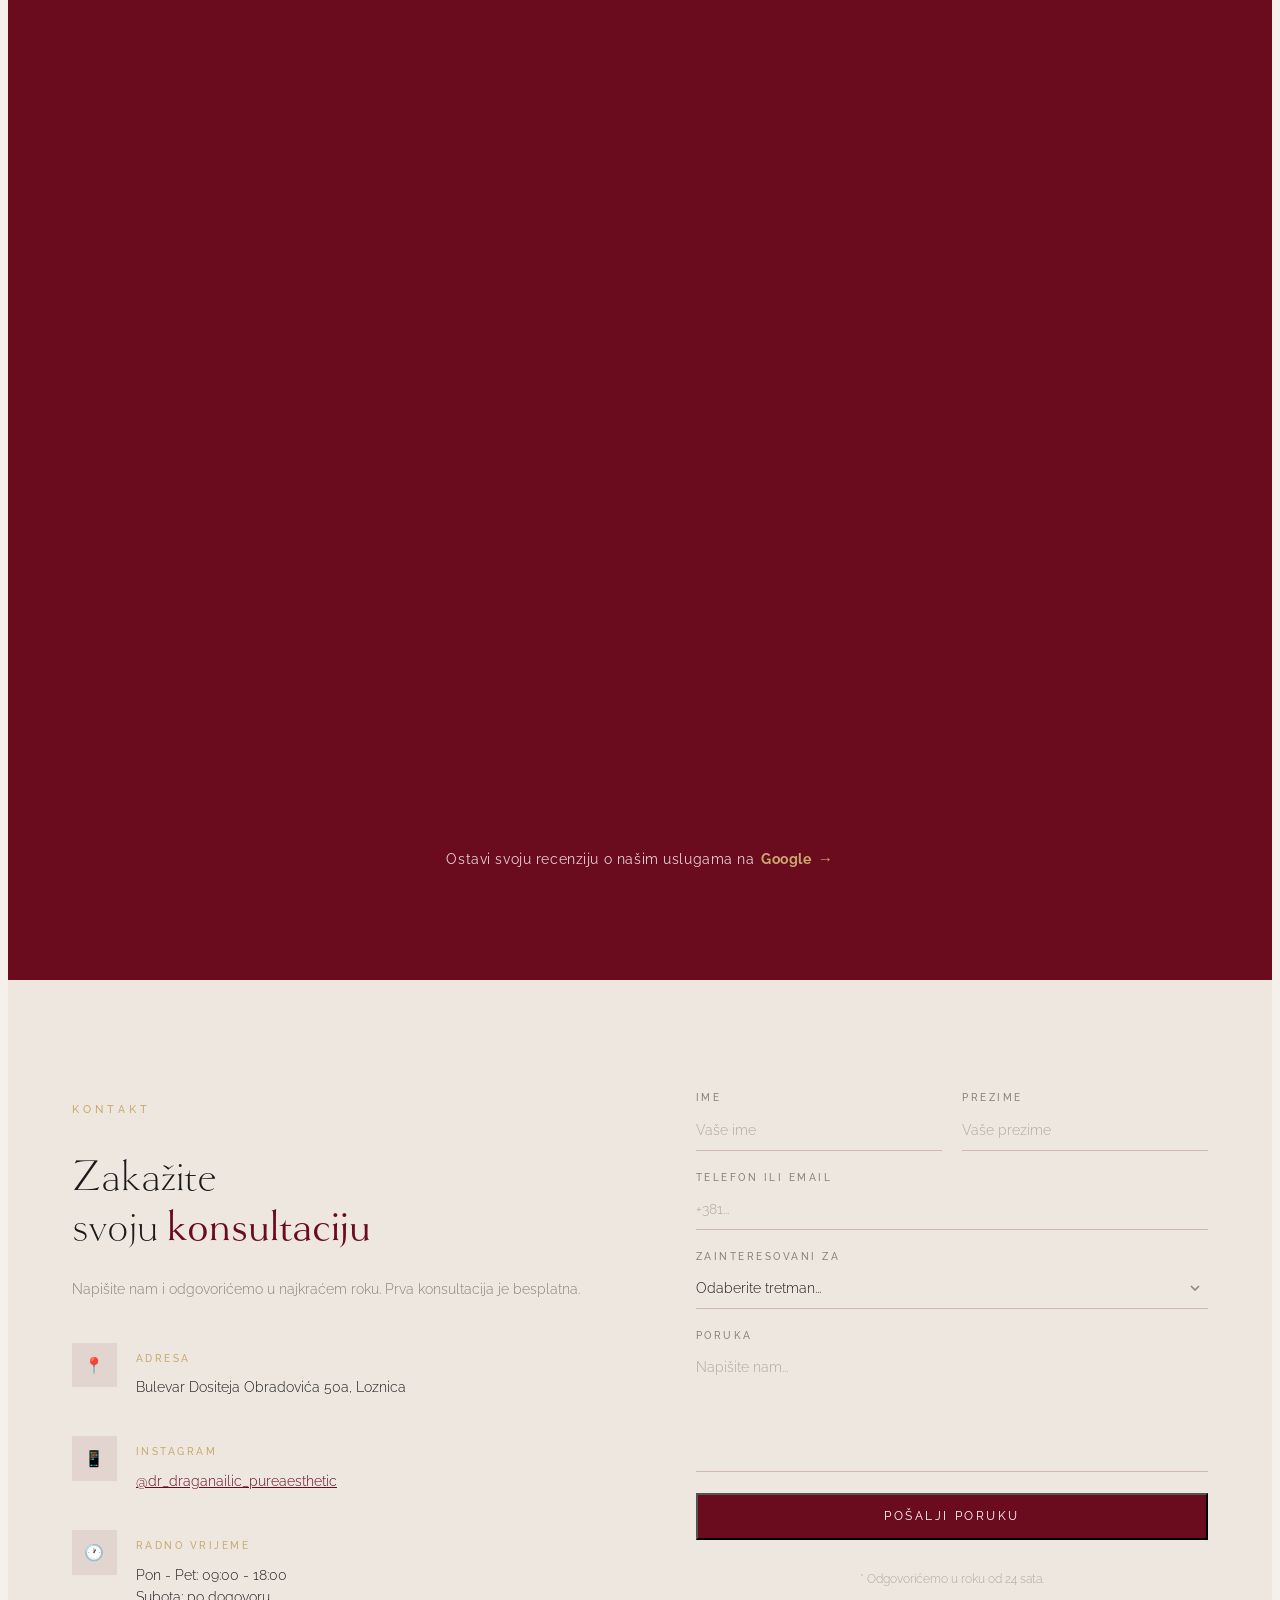
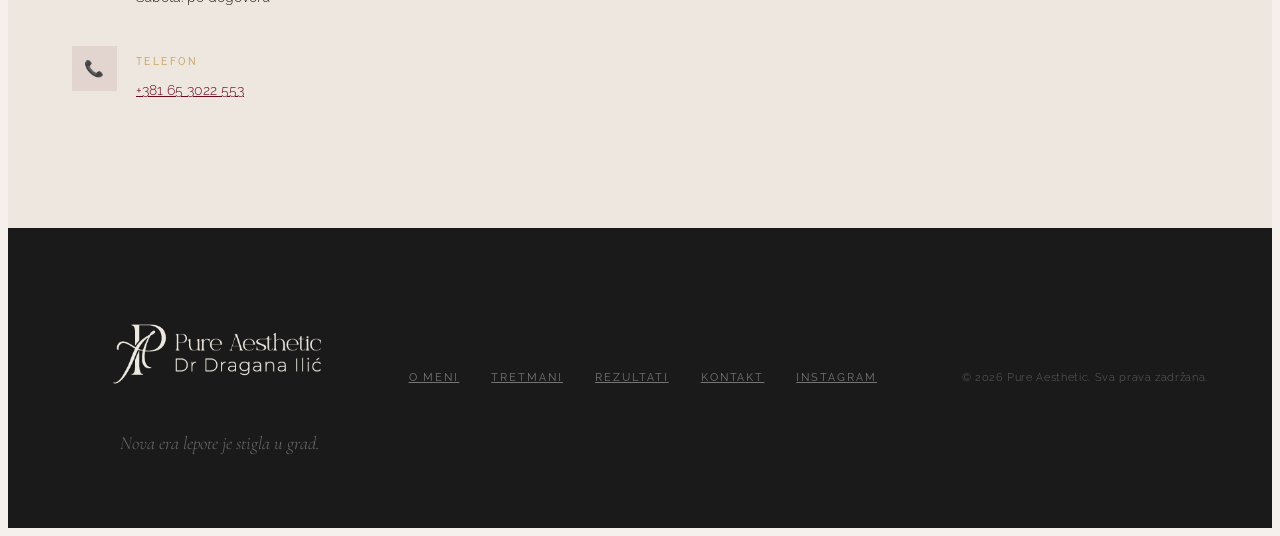
==== commit 7d8ec679: "feat: add 3 botoks before/after cards to results slider" ====
--- a/index.html
+++ b/index.html
@@ -5,14 +5,14 @@
   <meta name="viewport" content="width=device-width, initial-scale=1.0"/>
 
   <!-- SEO -->
-  <title>Dr. Dragana Ilić - Pure Aesthetic | Estetska medicina Loznica</title>
+  <title>Dr. Dragana Ilić – Pure Aesthetic | Estetska medicina Loznica</title>
   <meta name="description" content="Dr. Dragana Ilić, doktor estetske medicine u Loznici. Hijaluronski fileri, Botox, Jalupro, mezoterapija i Glass Skin tretmani. Zakažite konsultaciju.">
   <meta name="keywords" content="estetska medicina Loznica, fileri Loznica, botox Loznica, Dr Dragana Ilić, Pure Aesthetic, hijaluronski fileri">
-  <meta name="author" content="Dr. Dragana Ilić - Pure Aesthetic">
+  <meta name="author" content="Dr. Dragana Ilić – Pure Aesthetic">
   <link rel="canonical" href="https://drdraganailic.com/">
 
   <!-- Open Graph (za dijeljenje na društvenim mrežama) -->
-  <meta property="og:title" content="Dr. Dragana Ilić - Pure Aesthetic">
+  <meta property="og:title" content="Dr. Dragana Ilić – Pure Aesthetic">
   <meta property="og:description" content="Personalizovani estetski tretmani za prirodne rezultate. Loznica.">
   <meta property="og:type" content="website">
   <meta property="og:url" content="https://drdraganailic.com/">
@@ -30,7 +30,7 @@
   {
     "@context": "https://schema.org",
     "@type": "MedicalBusiness",
-    "name": "Pure Aesthetic - Dr. Dragana Ilić",
+    "name": "Pure Aesthetic – Dr. Dragana Ilić",
     "url": "https://drdraganailic.com",
     "telephone": "+381653022553",
     "image": "https://drdraganailic.com/images/hero/og-image.jpg",
@@ -152,7 +152,7 @@
         <source srcset="images/hero/dragana-hero.webp" type="image/webp">
         <img
           src="images/hero/dragana-hero.jpg"
-          alt="Dr. Dragana Ilić - Pure Aesthetic Loznica"
+          alt="Dr. Dragana Ilić – Pure Aesthetic Loznica"
           class="hero-img"
           onerror="this.parentElement.parentElement.classList.add('no-image')"
         >
@@ -798,6 +798,60 @@
             <div class="result-label" data-i18n="r6_label">Hijaluronski Fileri - Usne</div>
           </div>
 
+          <div class="result-item">
+            <div class="result-imgs">
+              <div class="result-img-wrap">
+                <picture>
+                  <img src="images/before-after/botox11.jpg" alt="Botoks čeona regija - prije">
+                </picture>
+                <span class="result-badge before" data-i18n="badge_before">Prije</span>
+              </div>
+              <div class="result-img-wrap">
+                <picture>
+                  <img src="images/before-after/botox12.jpg" alt="Botoks čeona regija - poslije">
+                </picture>
+                <span class="result-badge after" data-i18n="badge_after">Poslije</span>
+              </div>
+            </div>
+            <div class="result-label" data-i18n="r7_label">Botoks - Čeona regija</div>
+          </div>
+
+          <div class="result-item">
+            <div class="result-imgs">
+              <div class="result-img-wrap">
+                <picture>
+                  <img src="images/before-after/botox21.jpg" alt="Botoks mrštilje - prije">
+                </picture>
+                <span class="result-badge before" data-i18n="badge_before">Prije</span>
+              </div>
+              <div class="result-img-wrap">
+                <picture>
+                  <img src="images/before-after/botox22.jpg" alt="Botoks mrštilje - poslije">
+                </picture>
+                <span class="result-badge after" data-i18n="badge_after">Poslije</span>
+              </div>
+            </div>
+            <div class="result-label" data-i18n="r8_label">Botoks - Mrštilje</div>
+          </div>
+
+          <div class="result-item">
+            <div class="result-imgs">
+              <div class="result-img-wrap">
+                <picture>
+                  <img src="images/before-after/botox31.jpg" alt="Botoks okoloočna regija - prije">
+                </picture>
+                <span class="result-badge before" data-i18n="badge_before">Prije</span>
+              </div>
+              <div class="result-img-wrap">
+                <picture>
+                  <img src="images/before-after/botox32.jpg" alt="Botoks okoloočna regija - poslije">
+                </picture>
+                <span class="result-badge after" data-i18n="badge_after">Poslije</span>
+              </div>
+            </div>
+            <div class="result-label" data-i18n="r9_label">Botoks - Okoloočna regija</div>
+          </div>
+
         </div>
       </div>
       <div class="slider-nav fade-up">
@@ -887,19 +941,8 @@
           <div>
             <p class="detail-label">Instagram</p>
             <p class="detail-val">
-              <a href="https://www.instagram.com/drdraganailic/" target="_blank" rel="noopener">
+              <a href="https://www.instagram.com/drdraganailic/" target="_blank">
                 @dr_draganailic_pureaesthetic
-              </a>
-            </p>
-          </div>
-        </div>
-        <div class="contact-detail">
-          <div class="detail-icon">📘</div>
-          <div>
-            <p class="detail-label">Facebook</p>
-            <p class="detail-val">
-              <a href="https://www.facebook.com/profile.php?id=61589518237931" target="_blank" rel="noopener">
-                Pure Aesthetic - Dr. Dragana Ilić
               </a>
             </p>
           </div>
@@ -908,7 +951,7 @@
           <div class="detail-icon">🕐</div>
           <div>
             <p class="detail-label" data-i18n="hours_label">Radno Vrijeme</p>
-            <p class="detail-val" data-i18n="hours_val">Pon - Pet: 09:00 - 18:00<br>Subota: po dogovoru</p>
+            <p class="detail-val" data-i18n="hours_val">Pon – Pet: 09:00 – 18:00<br>Subota: po dogovoru</p>
           </div>
         </div>
         <div class="contact-detail">
@@ -996,8 +1039,7 @@
       <a href="#tretmani" data-i18n="nav_treatments">Tretmani</a>
       <a href="#rezultati" data-i18n="nav_results">Rezultati</a>
       <a href="#kontakt" data-i18n="nav_contact">Kontakt</a>
-      <a href="https://www.instagram.com/drdraganailic/" target="_blank" rel="noopener">Instagram</a>
-      <a href="https://www.facebook.com/profile.php?id=61589518237931" target="_blank" rel="noopener">Facebook</a>
+      <a href="https://www.instagram.com/drdraganailic/" target="_blank">Instagram</a>
     </div>
 
     <div class="footer-right">
@@ -1032,10 +1074,7 @@
             "closes": "18:00"
           }
         ],
-        "sameAs": [
-          "https://www.instagram.com/drdraganailic/",
-          "https://www.facebook.com/profile.php?id=61589518237931"
-        ],
+        "sameAs": ["https://www.instagram.com/drdraganailic/"],
         "medicalSpecialty": "PlasticSurgery",
         "hasMap": "https://maps.google.com/?q=Bulevar+Dositeja+Obradovića+50a,+Loznica"
       },
@@ -1046,10 +1085,7 @@
         "jobTitle": "Doktor estetske medicine",
         "worksFor": { "@id": "https://drdraganailic.com/#clinic" },
         "image": "https://drdraganailic.com/images/team/dragana-about.jpg",
-        "sameAs": [
-          "https://www.instagram.com/drdraganailic/",
-          "https://www.facebook.com/profile.php?id=61589518237931"
-        ]
+        "sameAs": ["https://www.instagram.com/drdraganailic/"]
       }
     ]
   }
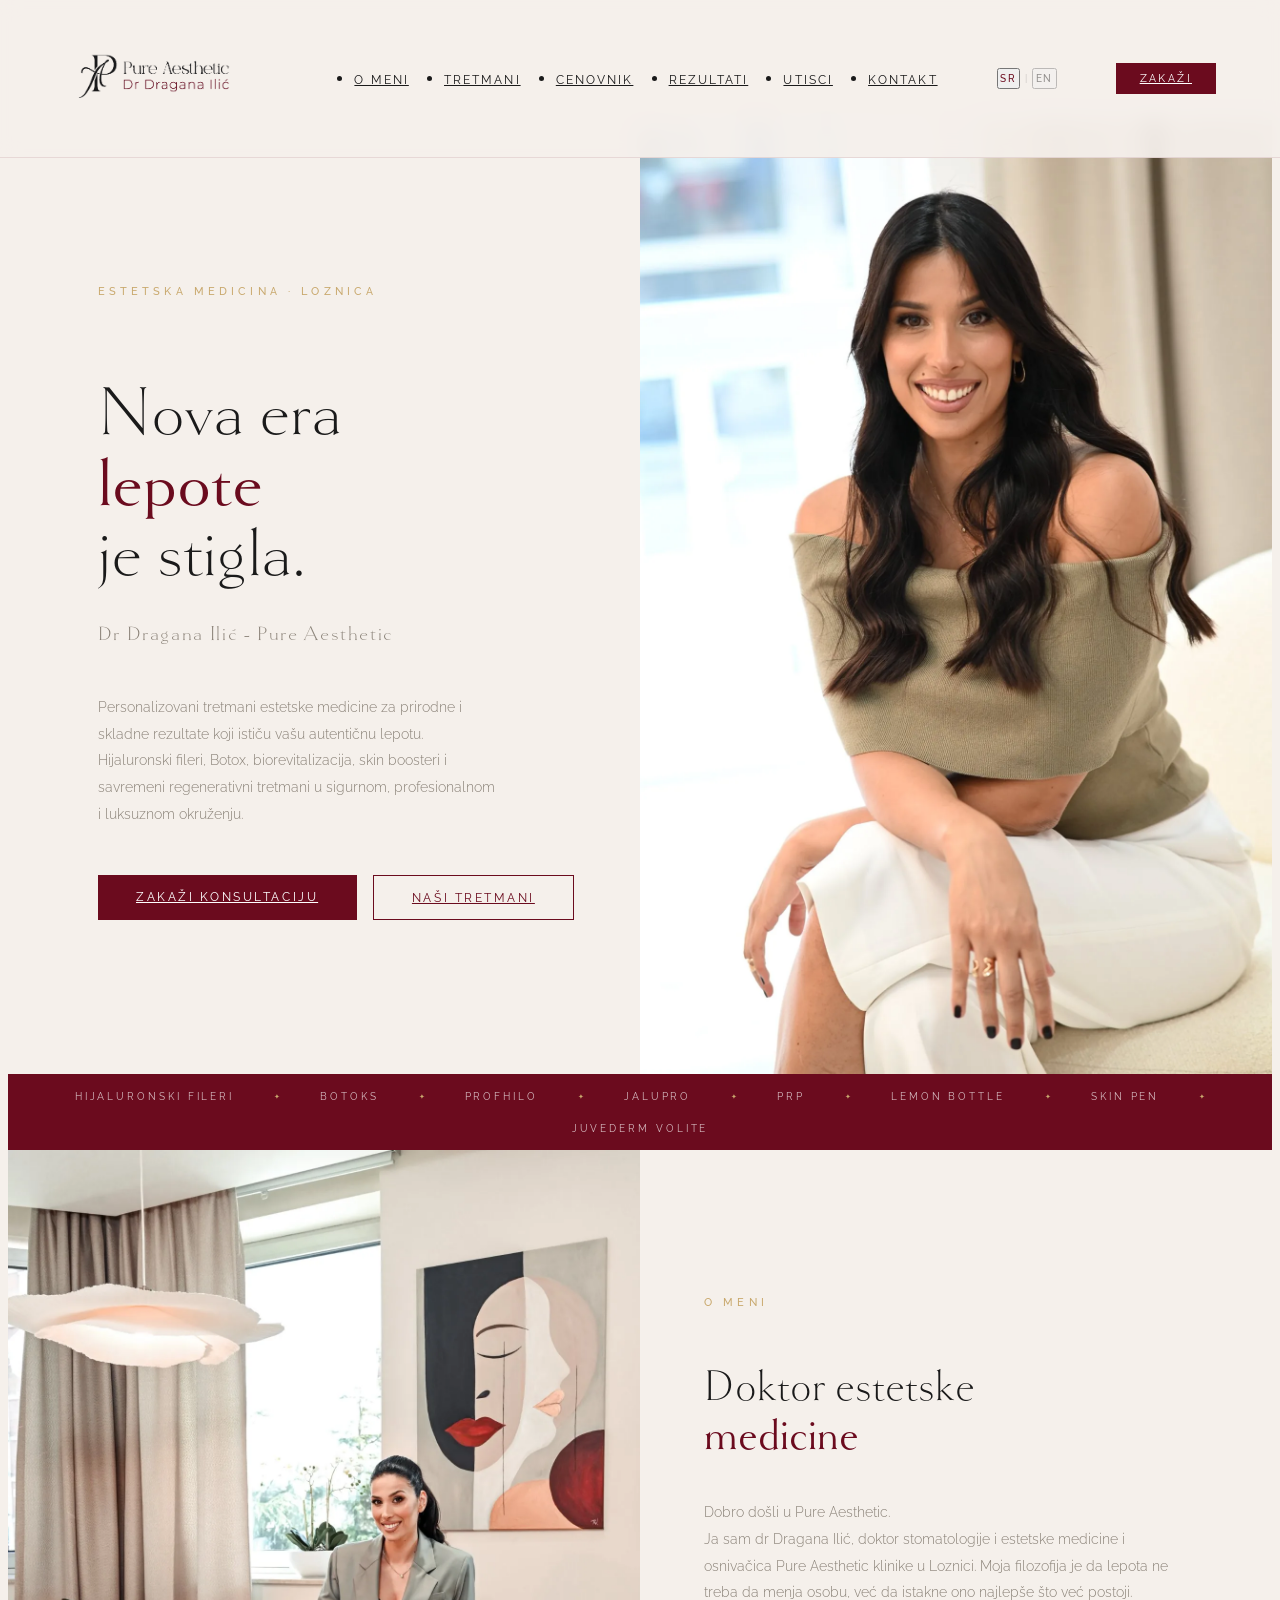
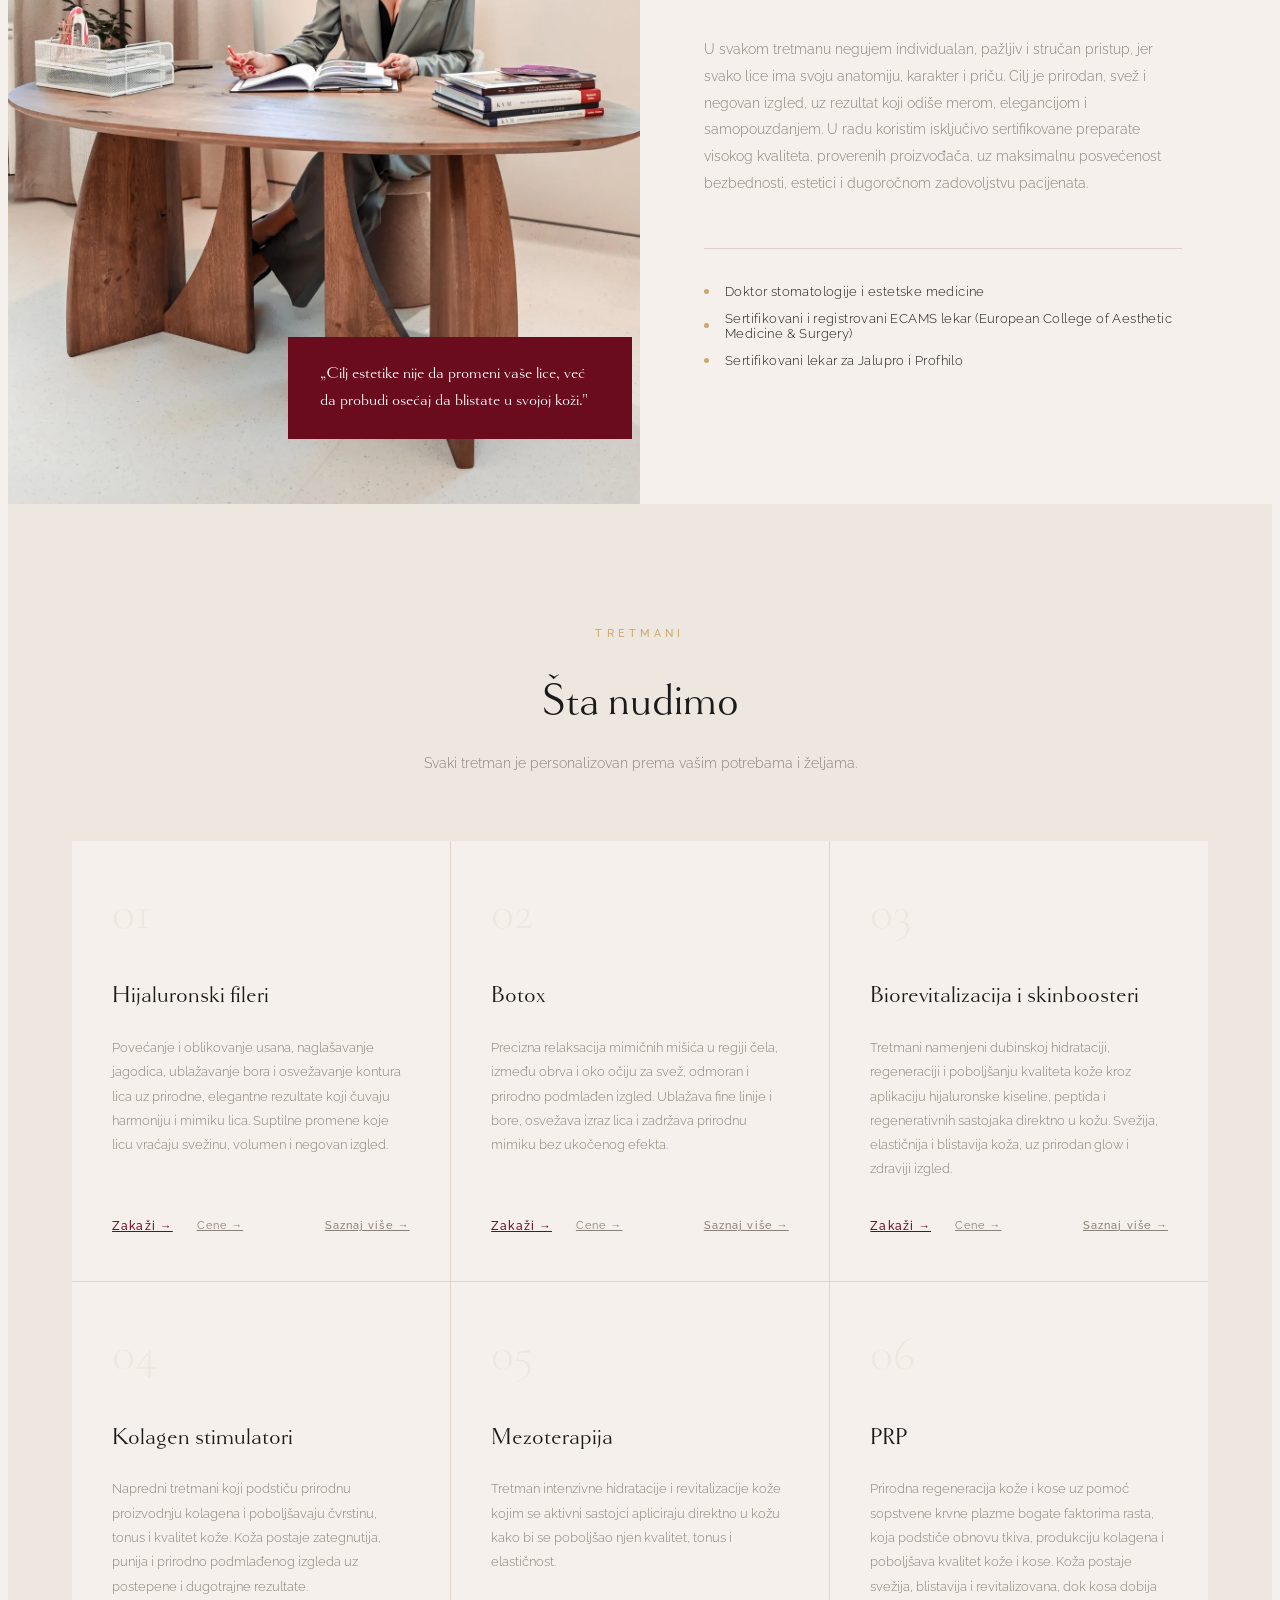
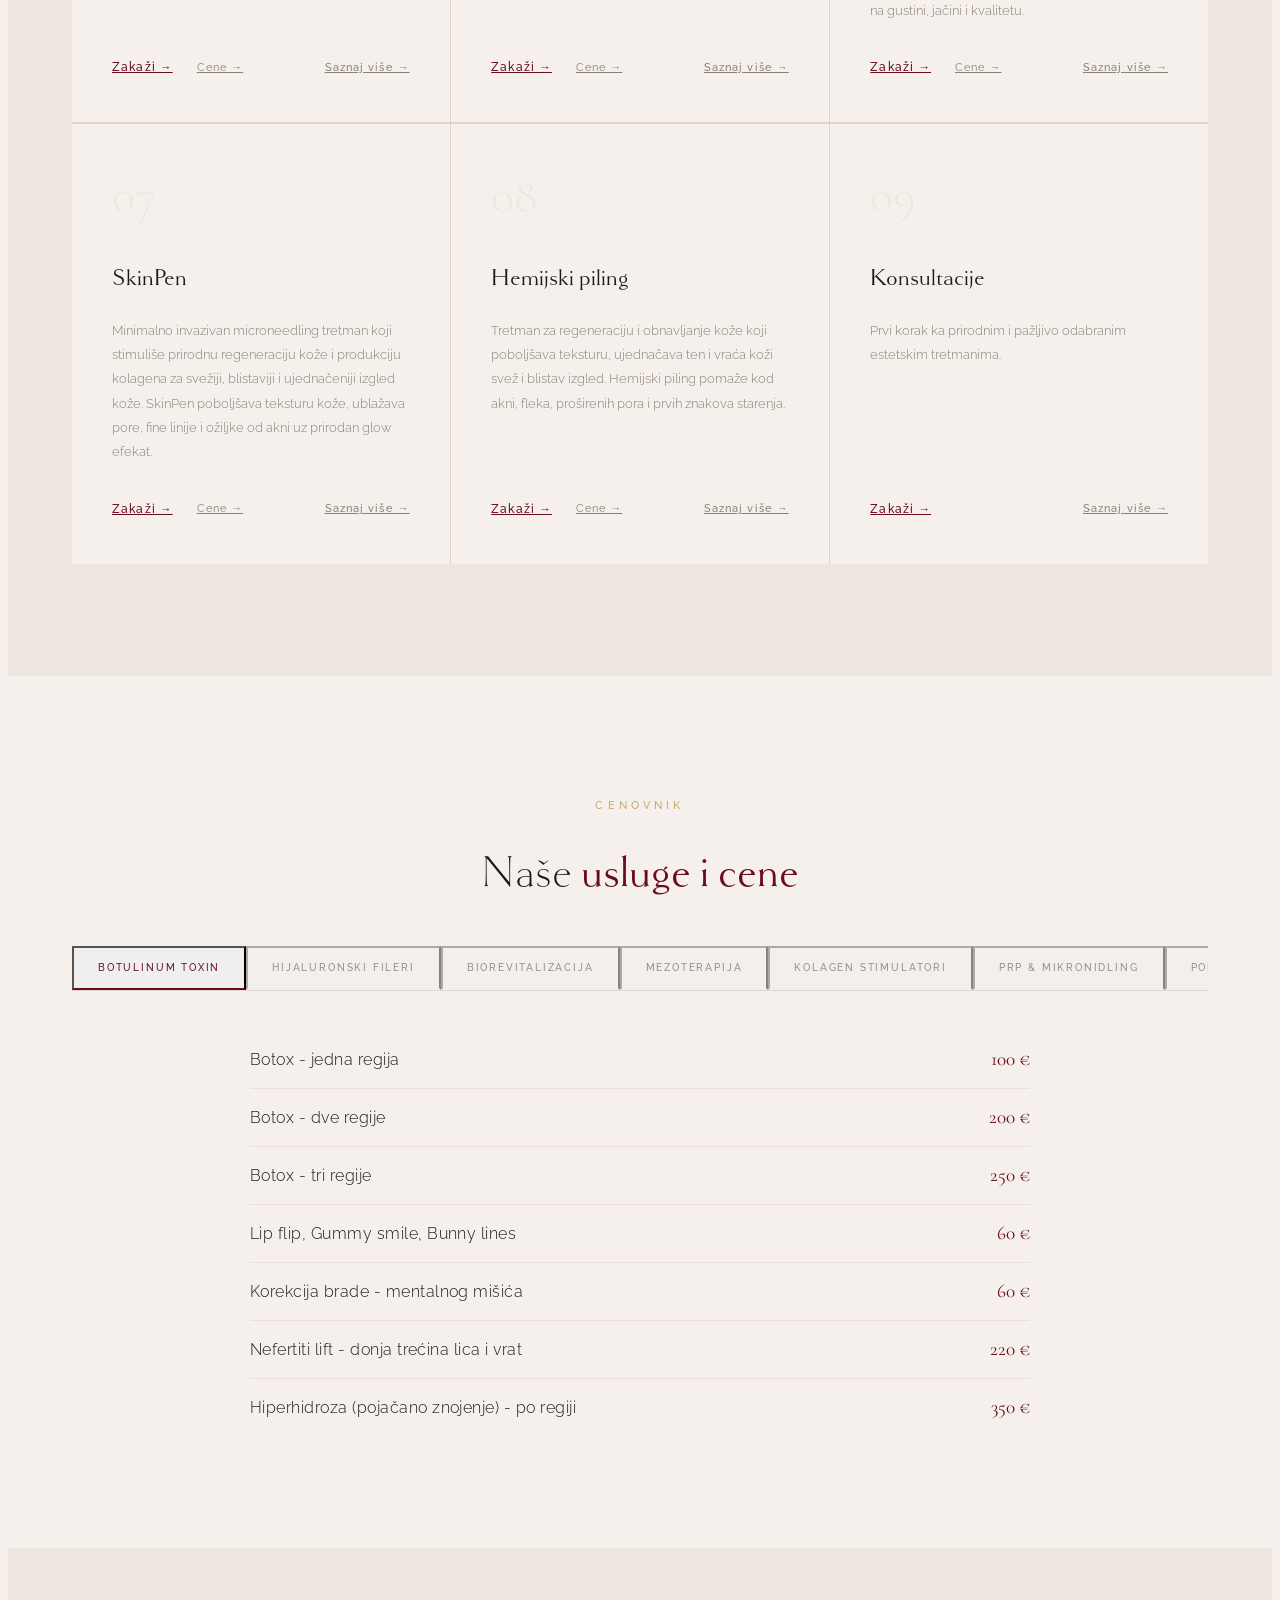
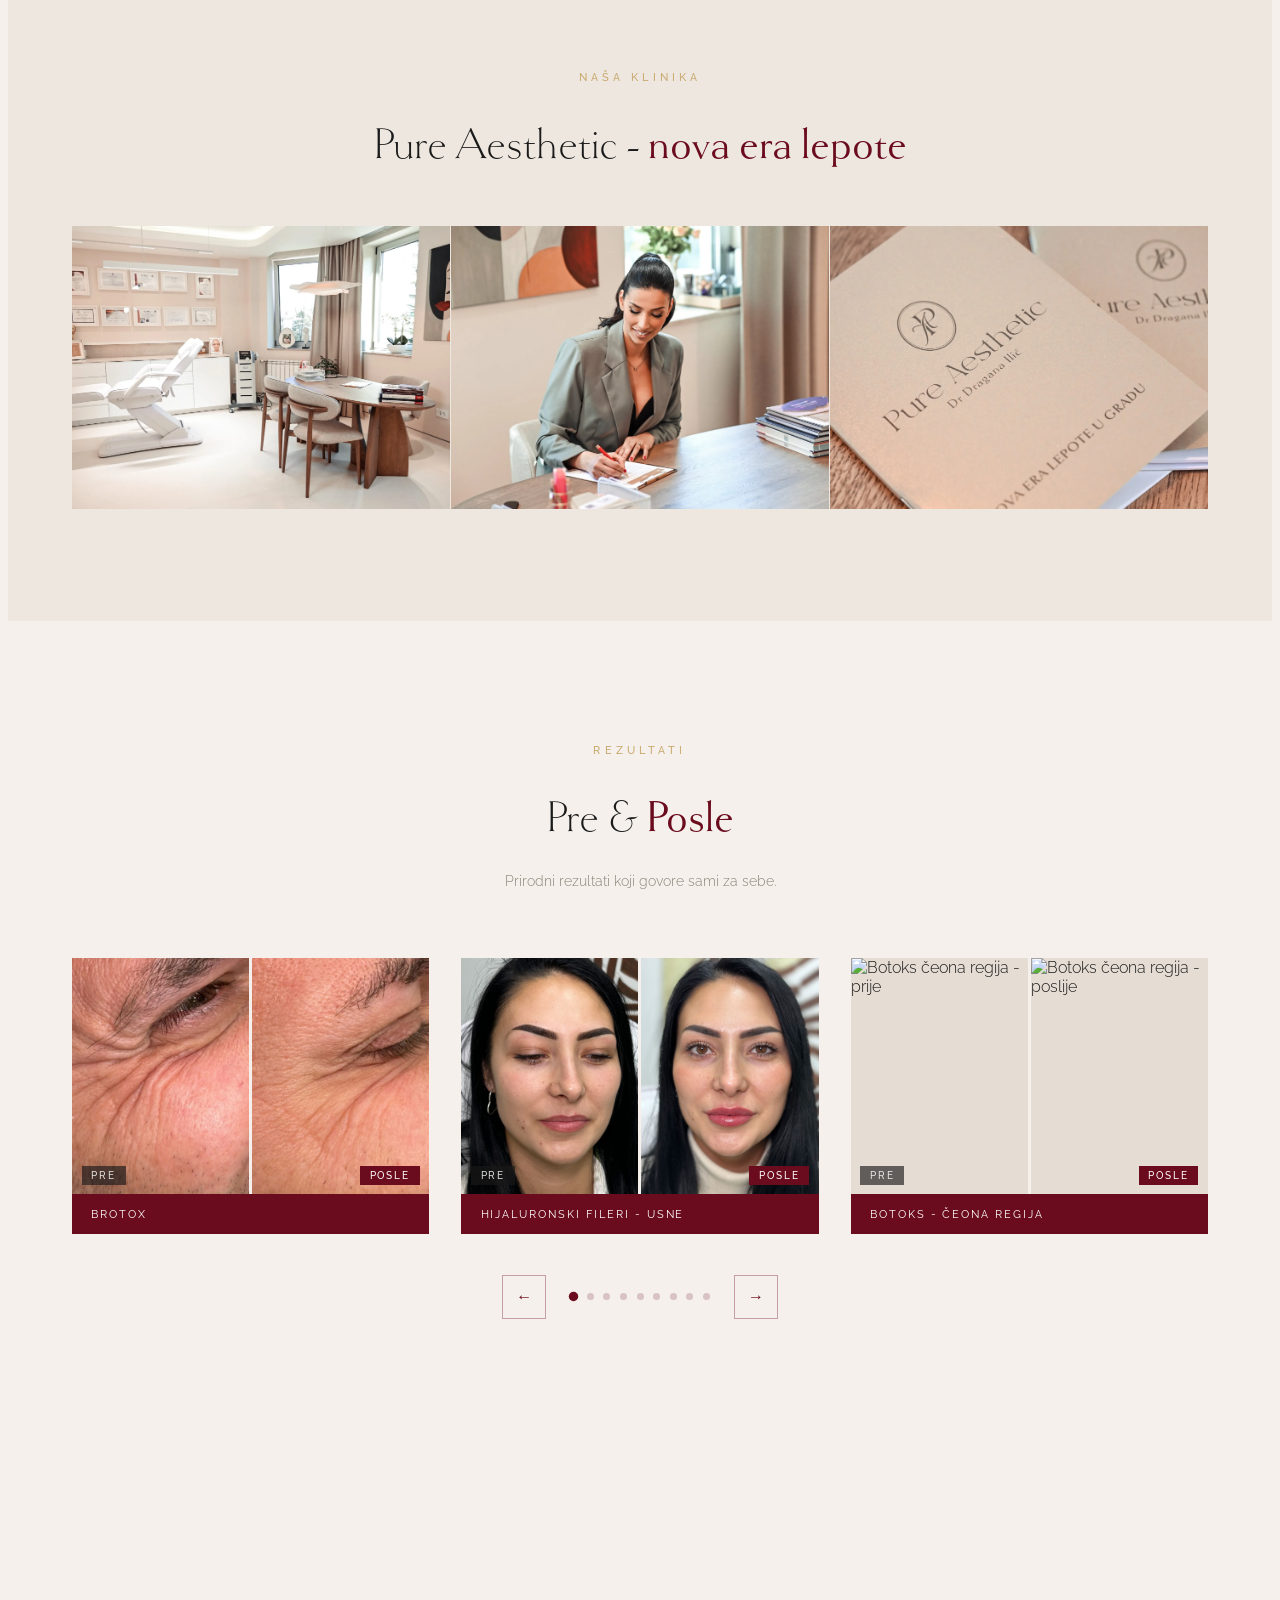
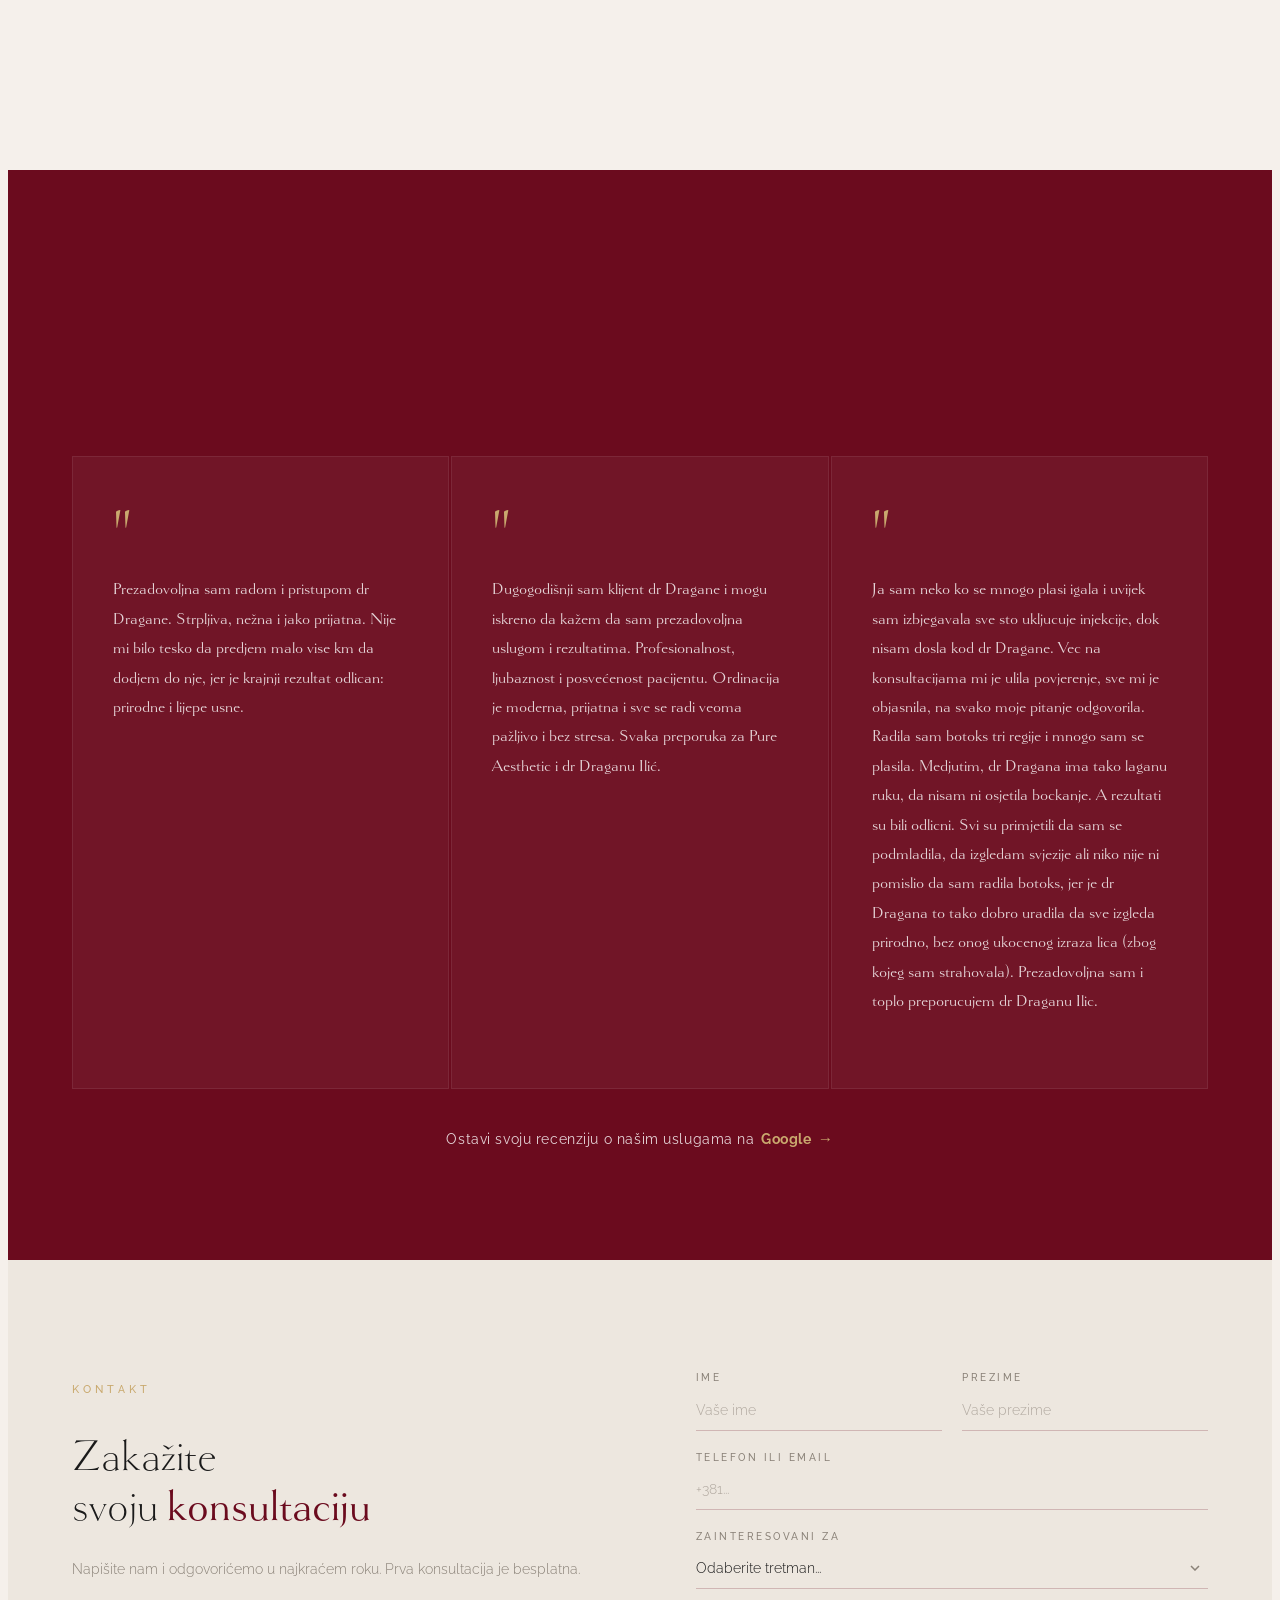
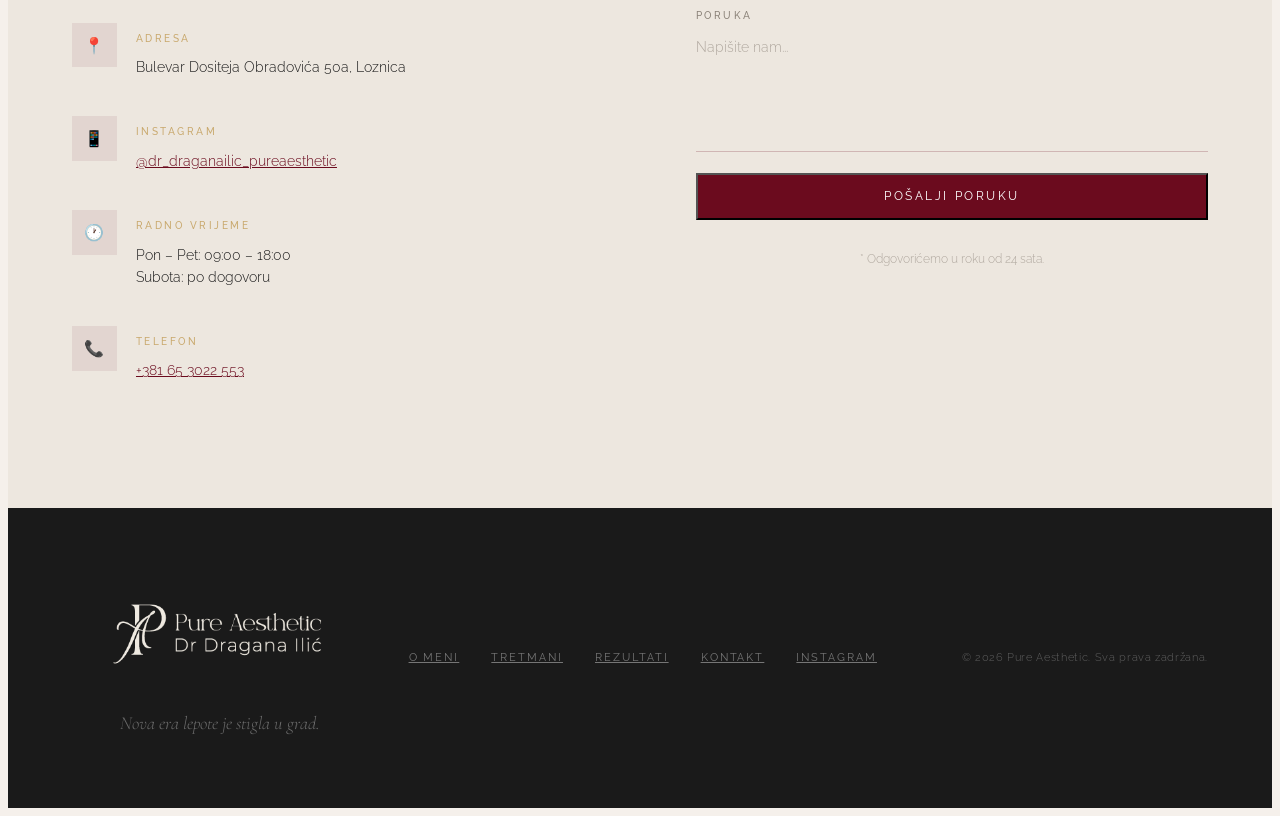
==== commit 8e738a54: "feat: add autoplay muted video to results section" ====
--- a/index.html
+++ b/index.html
@@ -861,6 +861,10 @@
       </div>
     </div>
 
+    <div class="results-video fade-up">
+      <video src="video/results.mp4" autoplay muted loop playsinline></video>
+    </div>
+
     <div class="results-cta fade-up">
       <a href="https://www.instagram.com/drdraganailic/" target="_blank" rel="noopener" class="results-ig-link" data-i18n="results_ig_cta">
         Više rezultata i radova pogledajte na našem <strong>Instagram</strong> profilu
--- a/css/gallery.css
+++ b/css/gallery.css
@@ -207,3 +207,14 @@
   background: var(--burgundy);
   transform: scale(1.35);
 }
+
+.results-video {
+  max-width: 480px;
+  margin: 2.5rem auto 0;
+}
+
+.results-video video {
+  width: 100%;
+  display: block;
+  border-radius: 12px;
+}
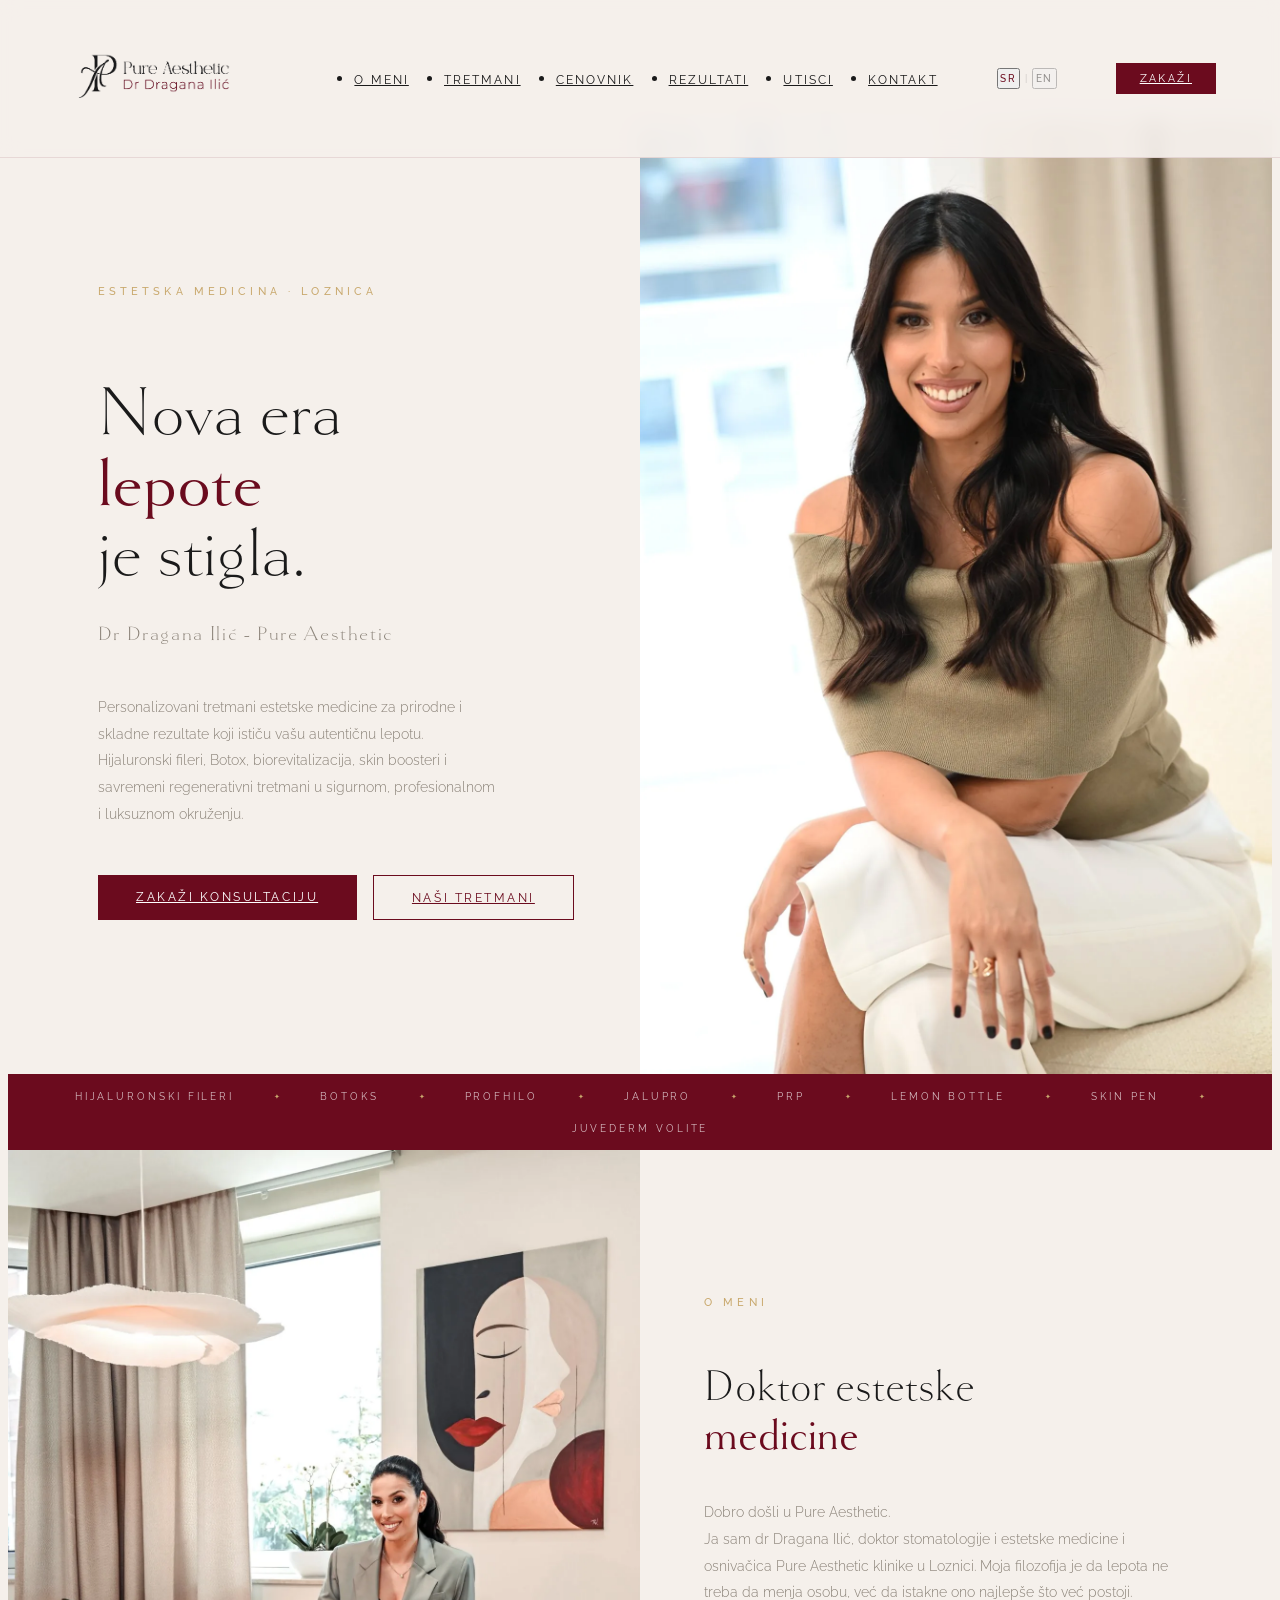
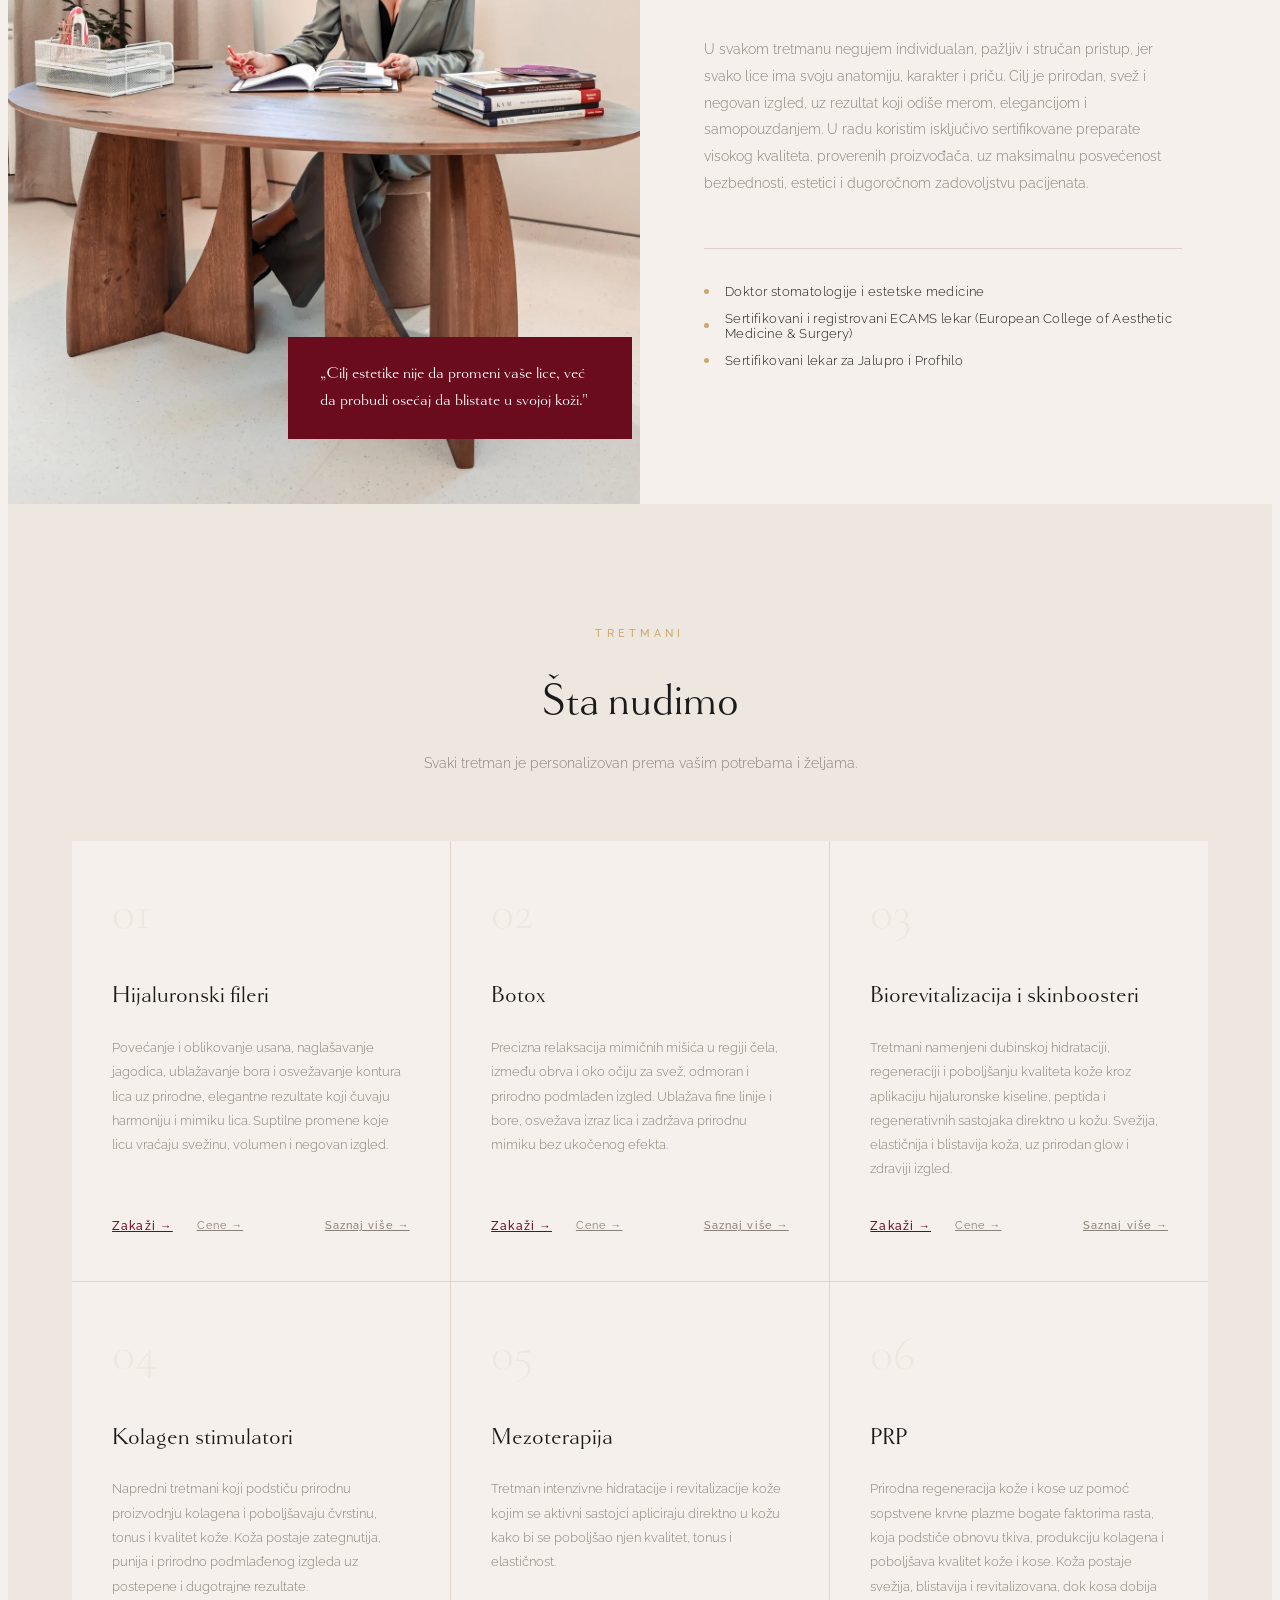
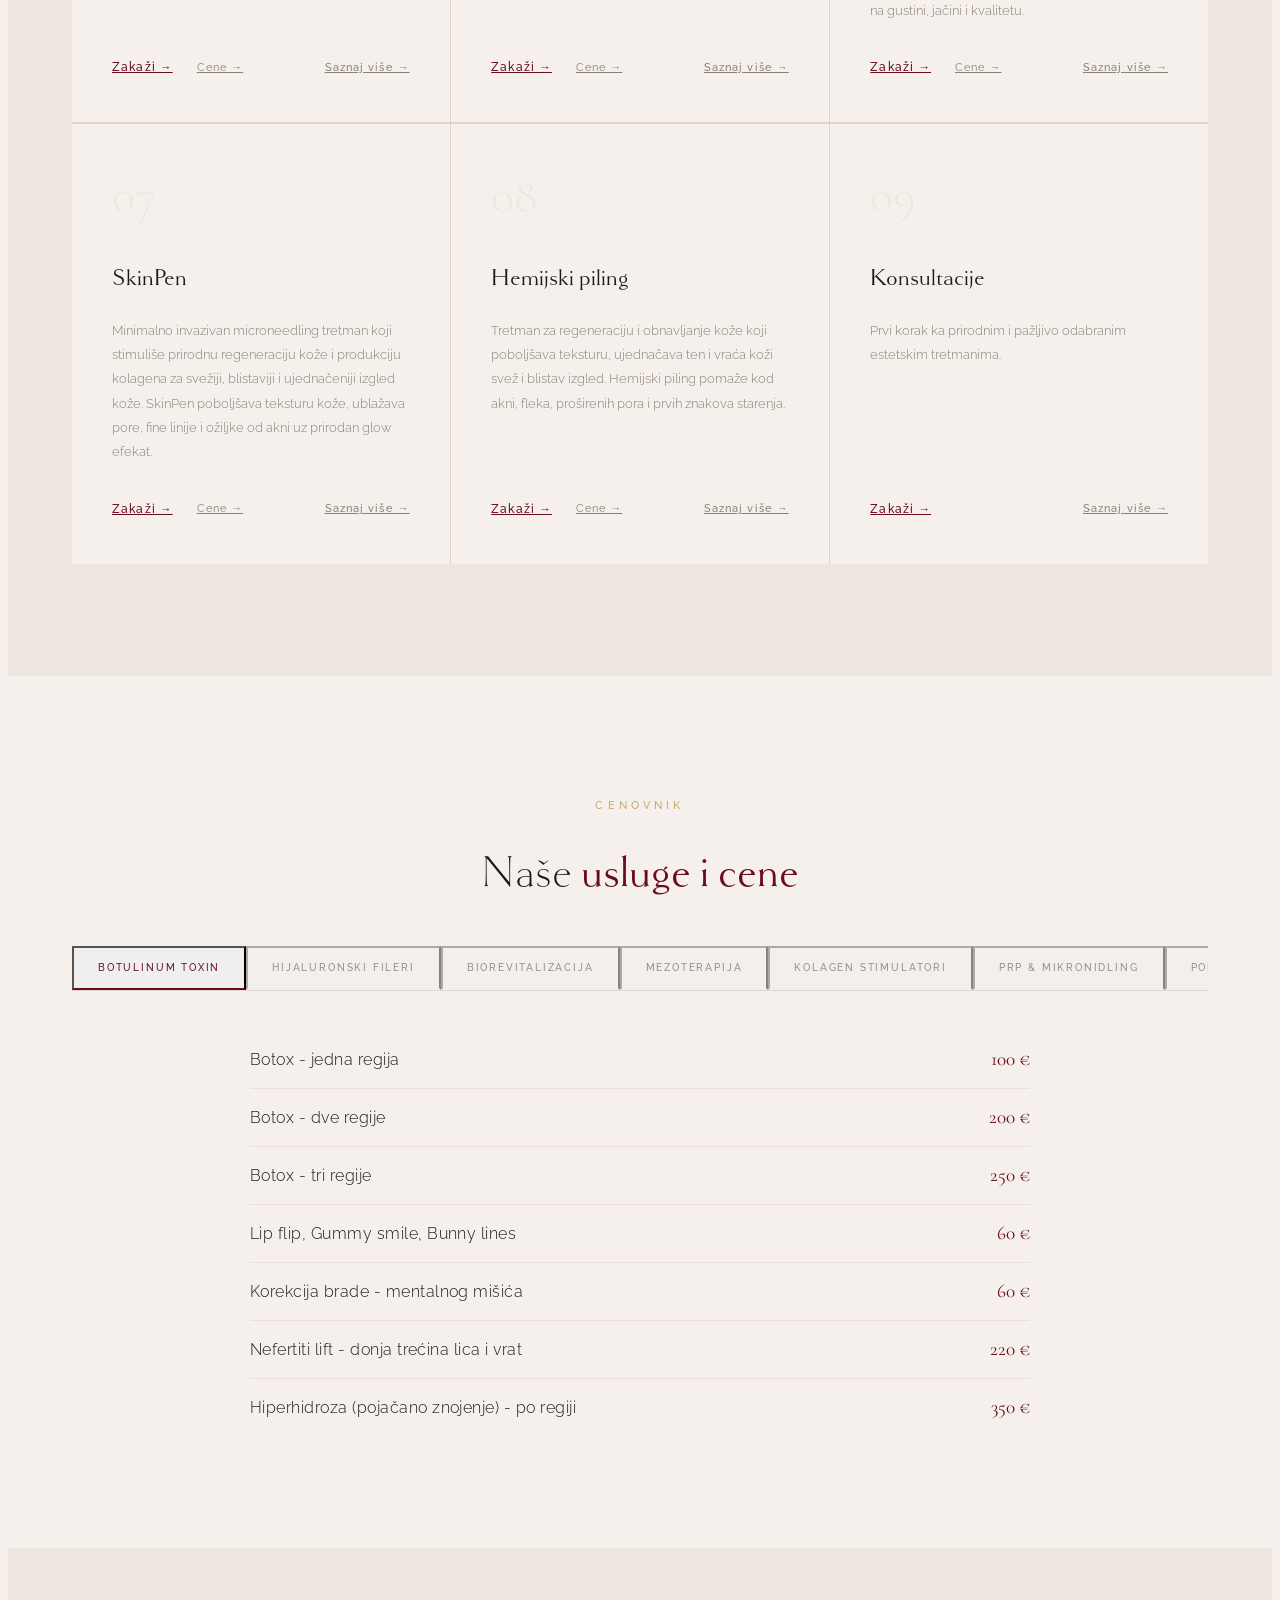
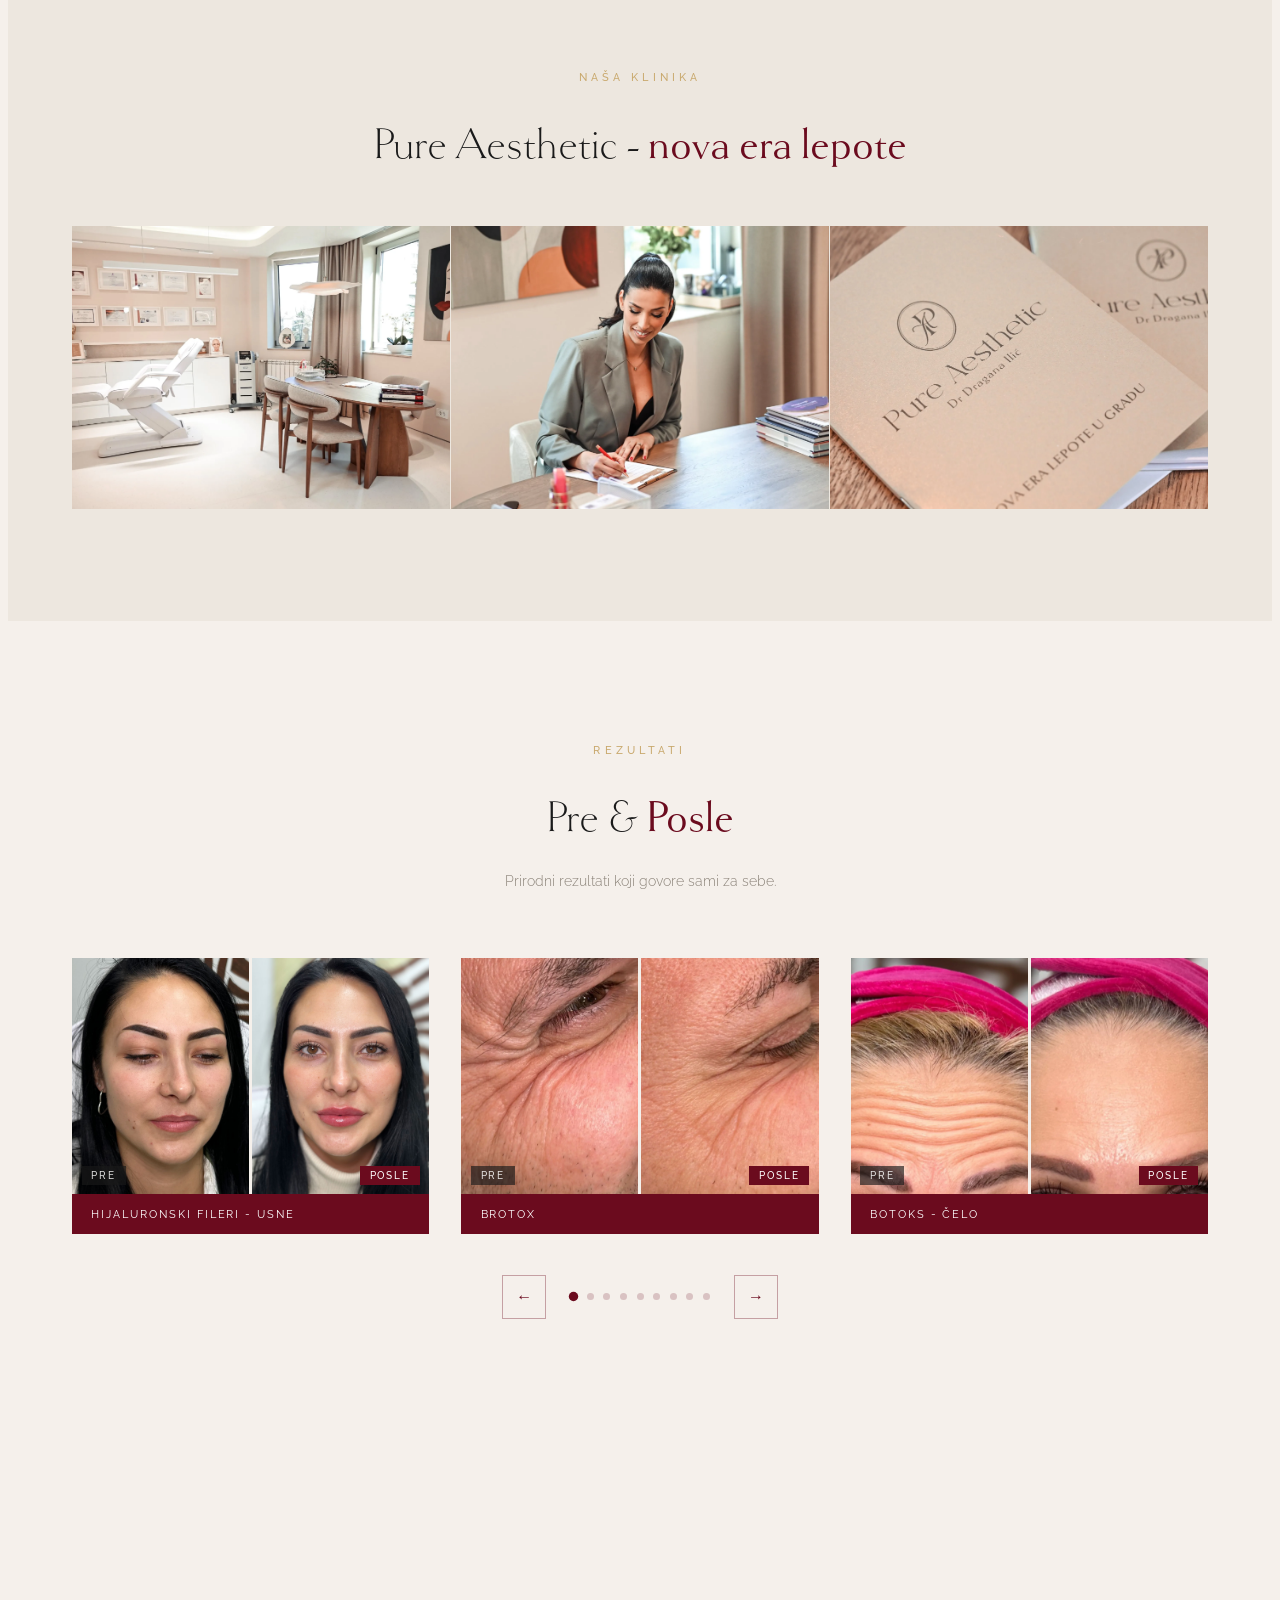
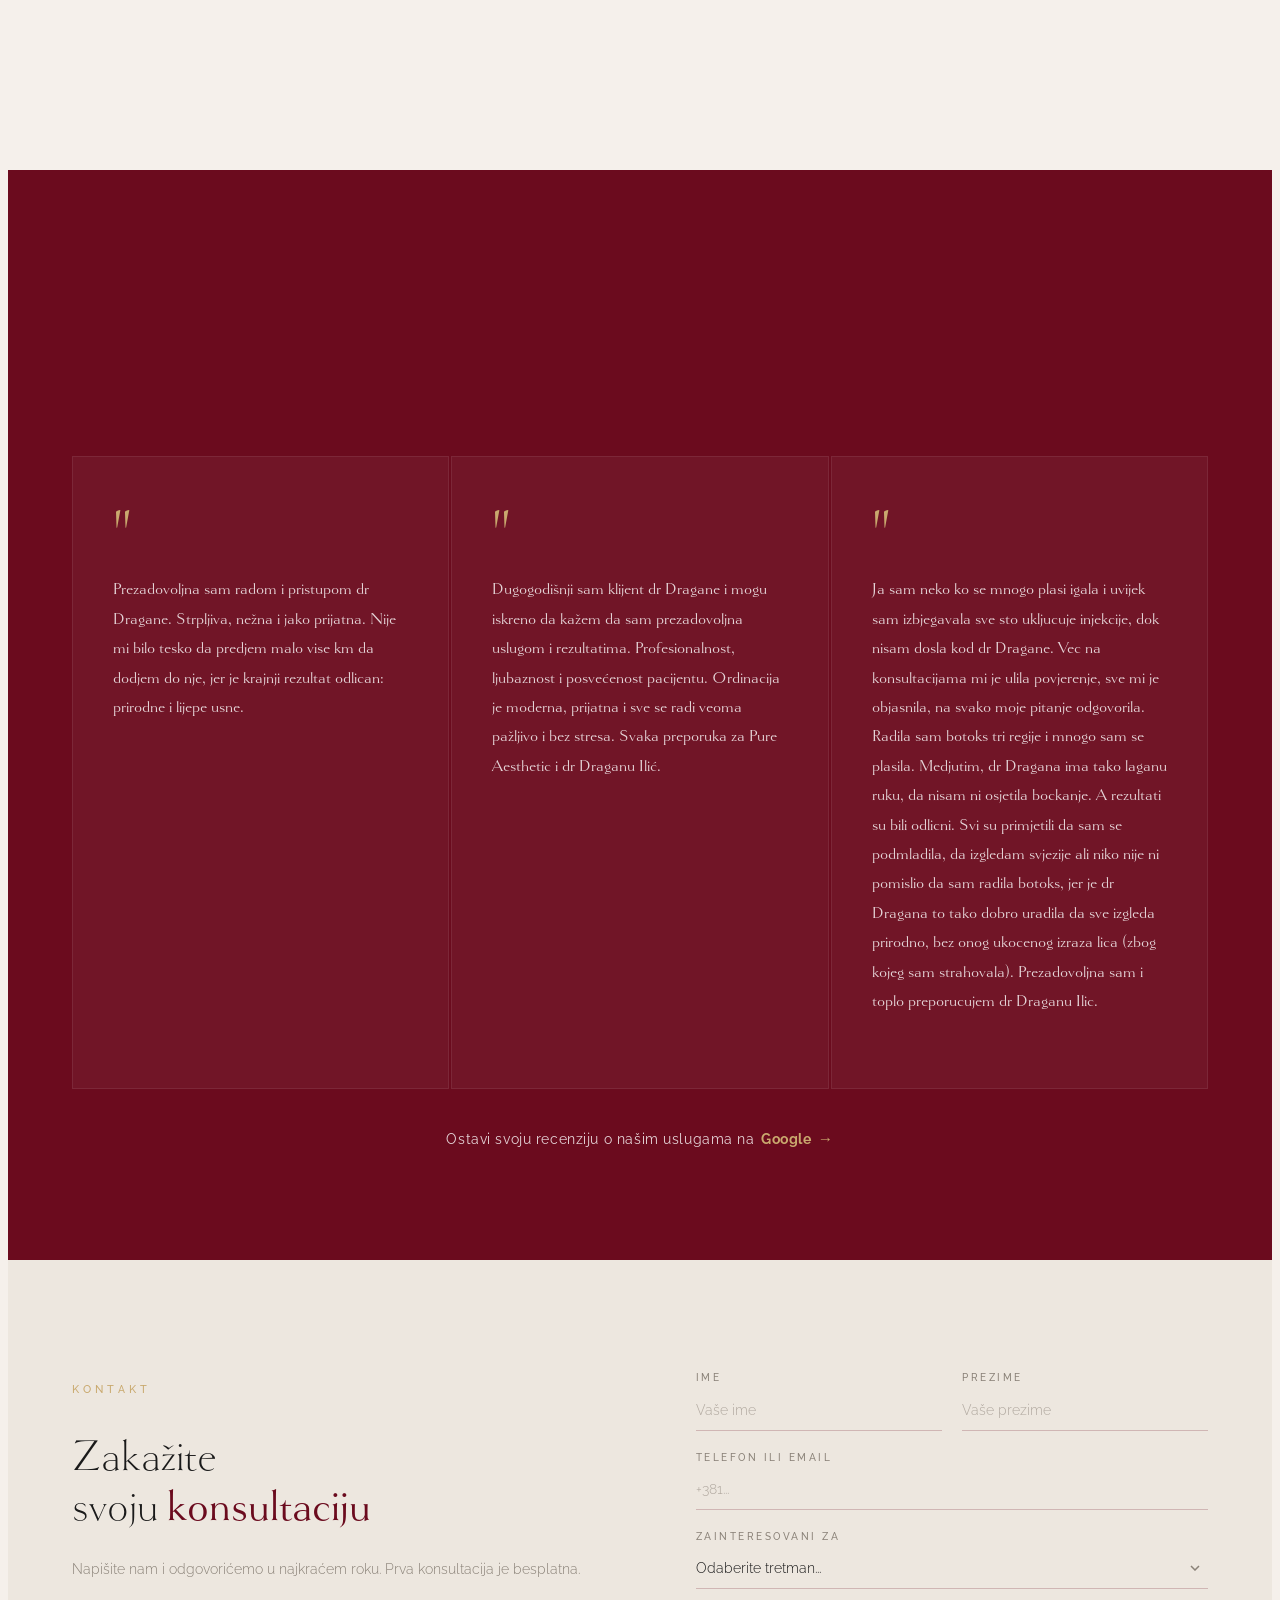
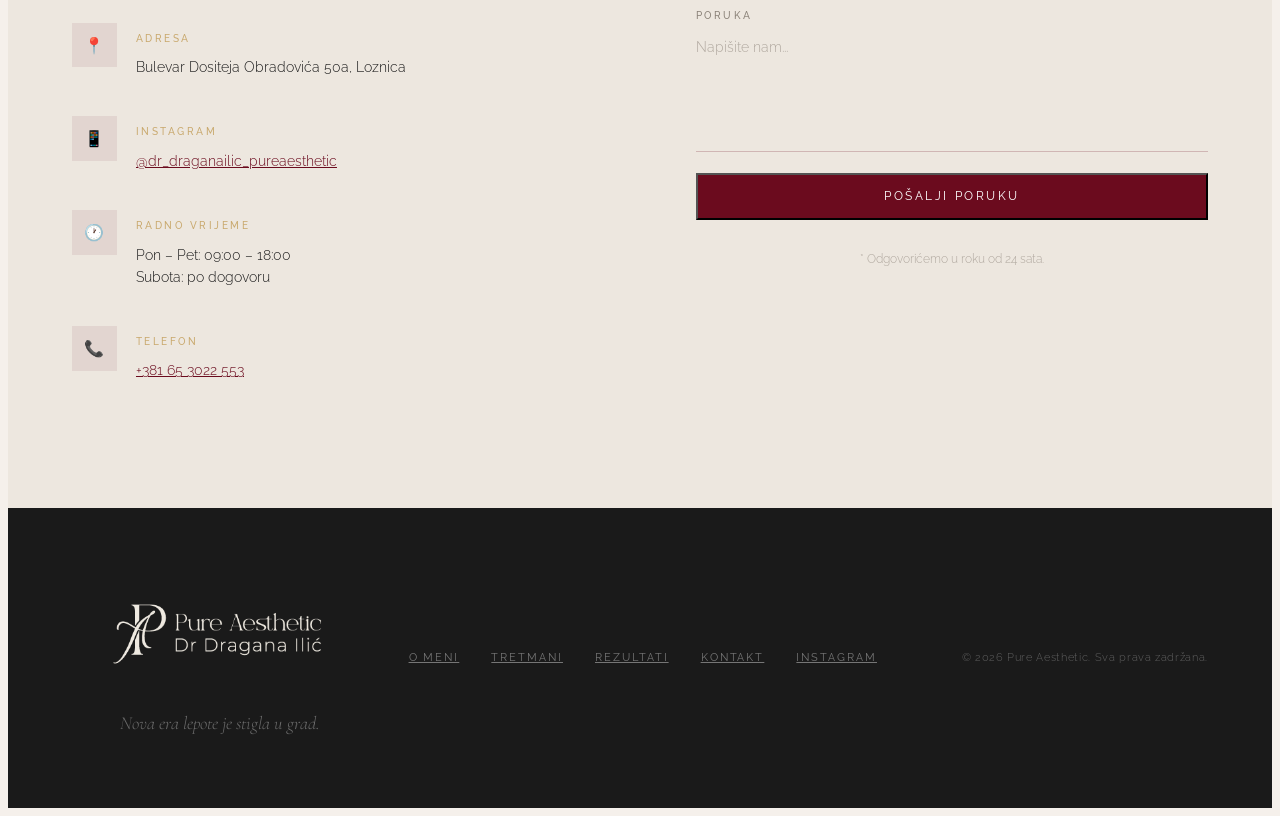
==== commit 05da6ffb: "fix: add preload=none and aria-hidden to results video" ====
--- a/index.html
+++ b/index.html
@@ -862,7 +862,7 @@
     </div>
 
     <div class="results-video fade-up">
-      <video src="video/results.mp4" autoplay muted loop playsinline></video>
+      <video src="video/results.mp4" autoplay muted loop playsinline preload="none" aria-hidden="true"></video>
     </div>
 
     <div class="results-cta fade-up">
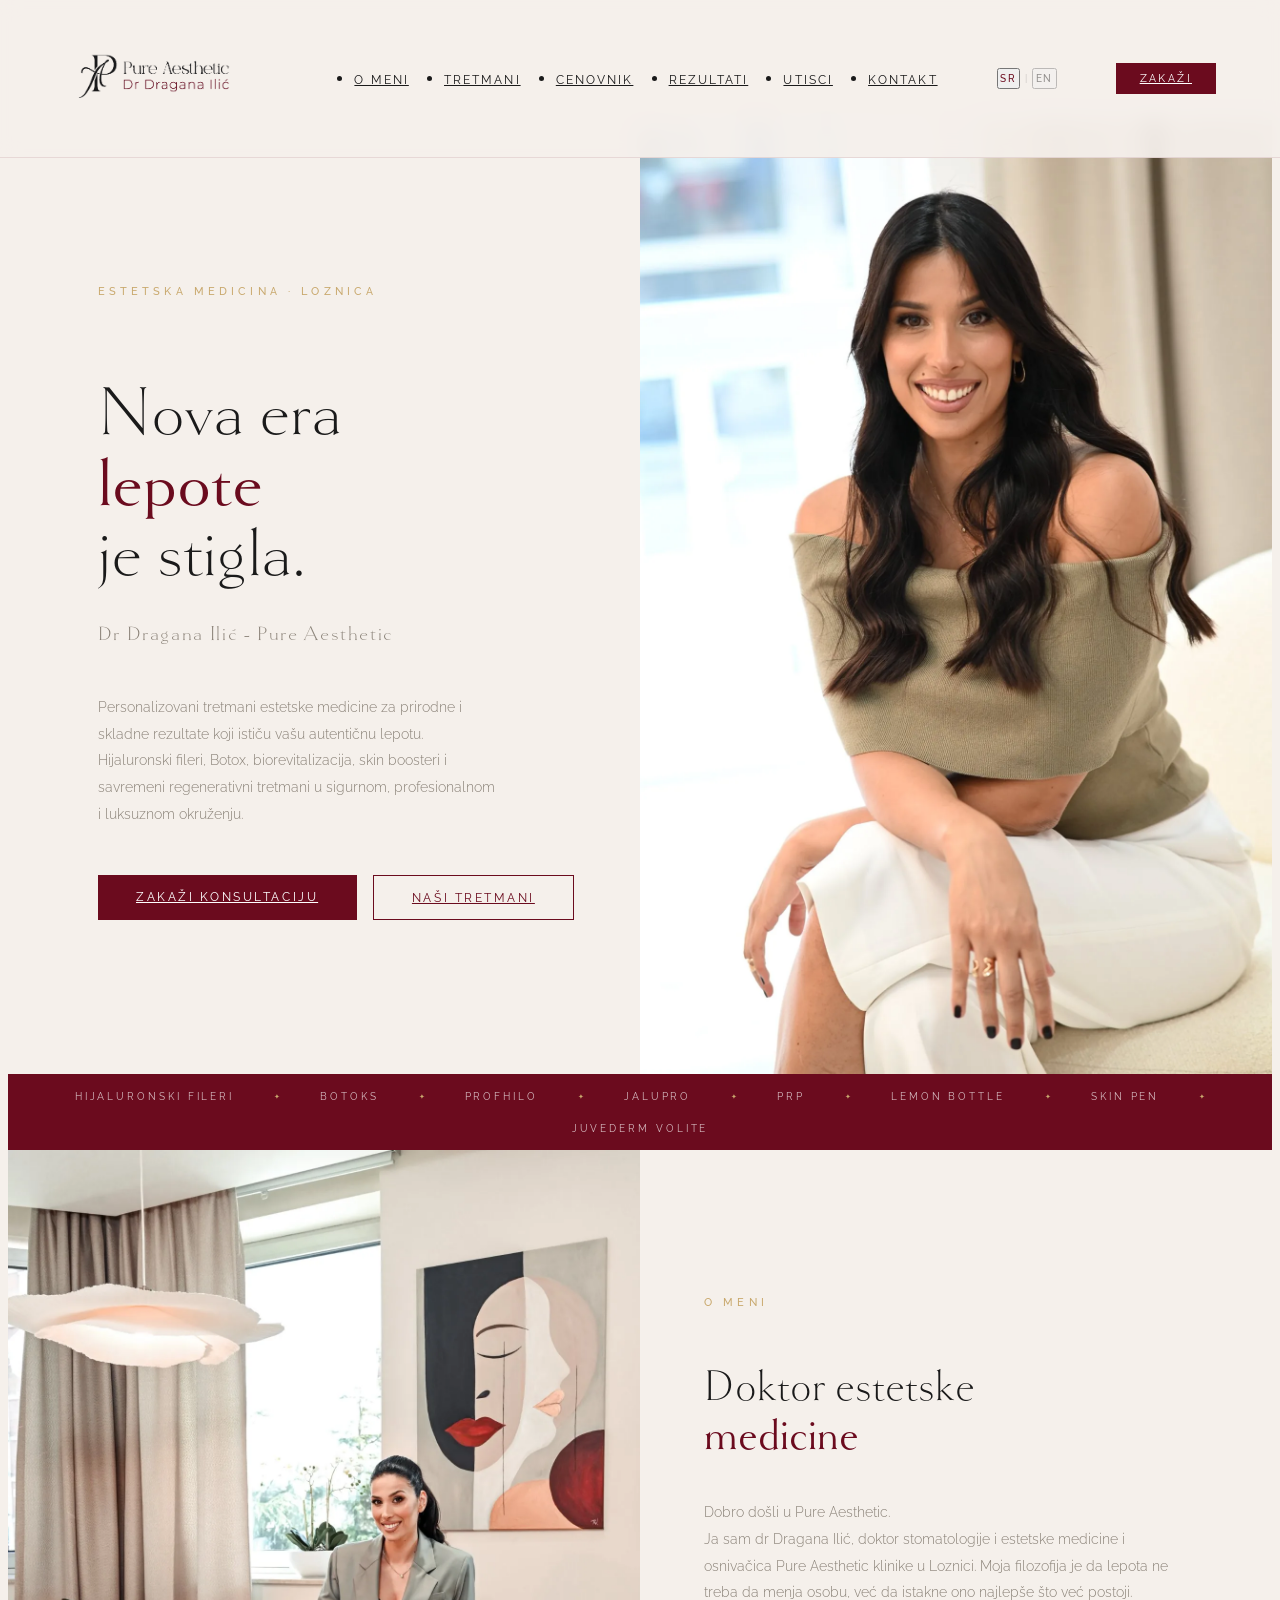
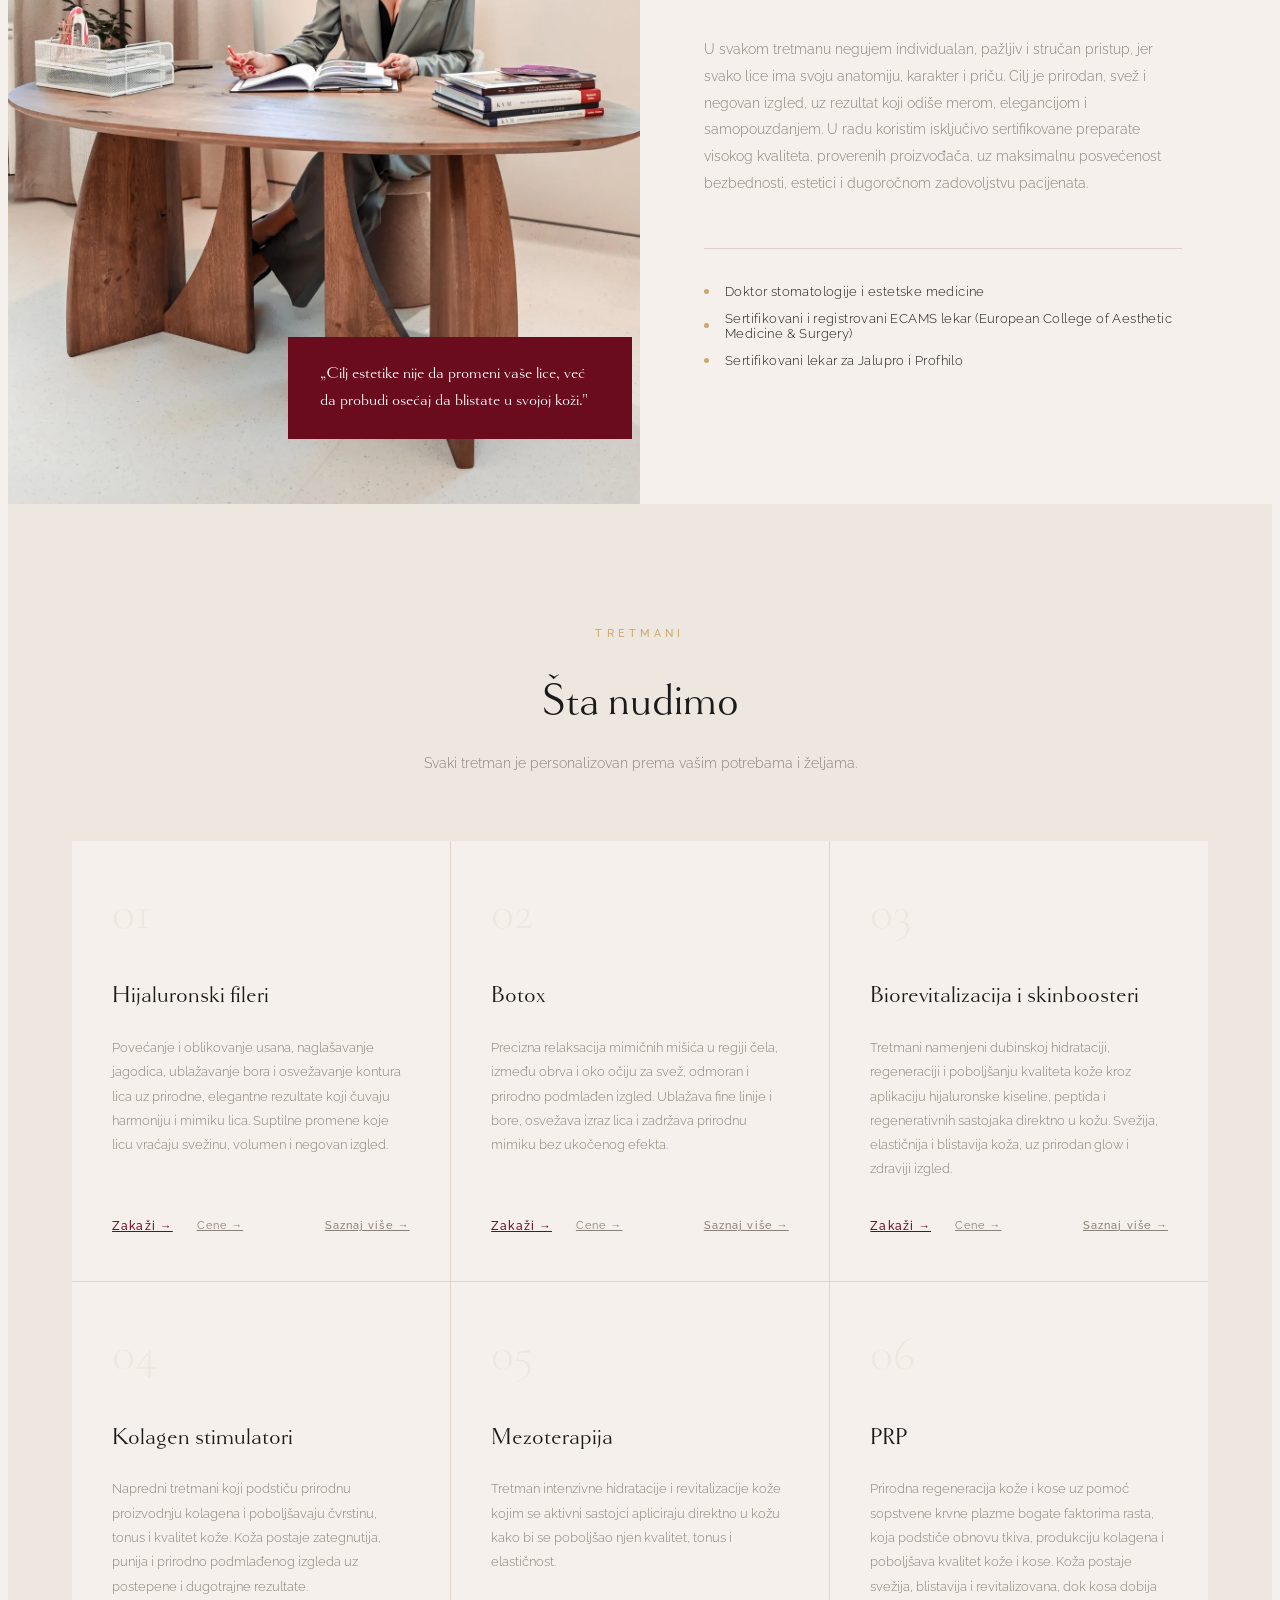
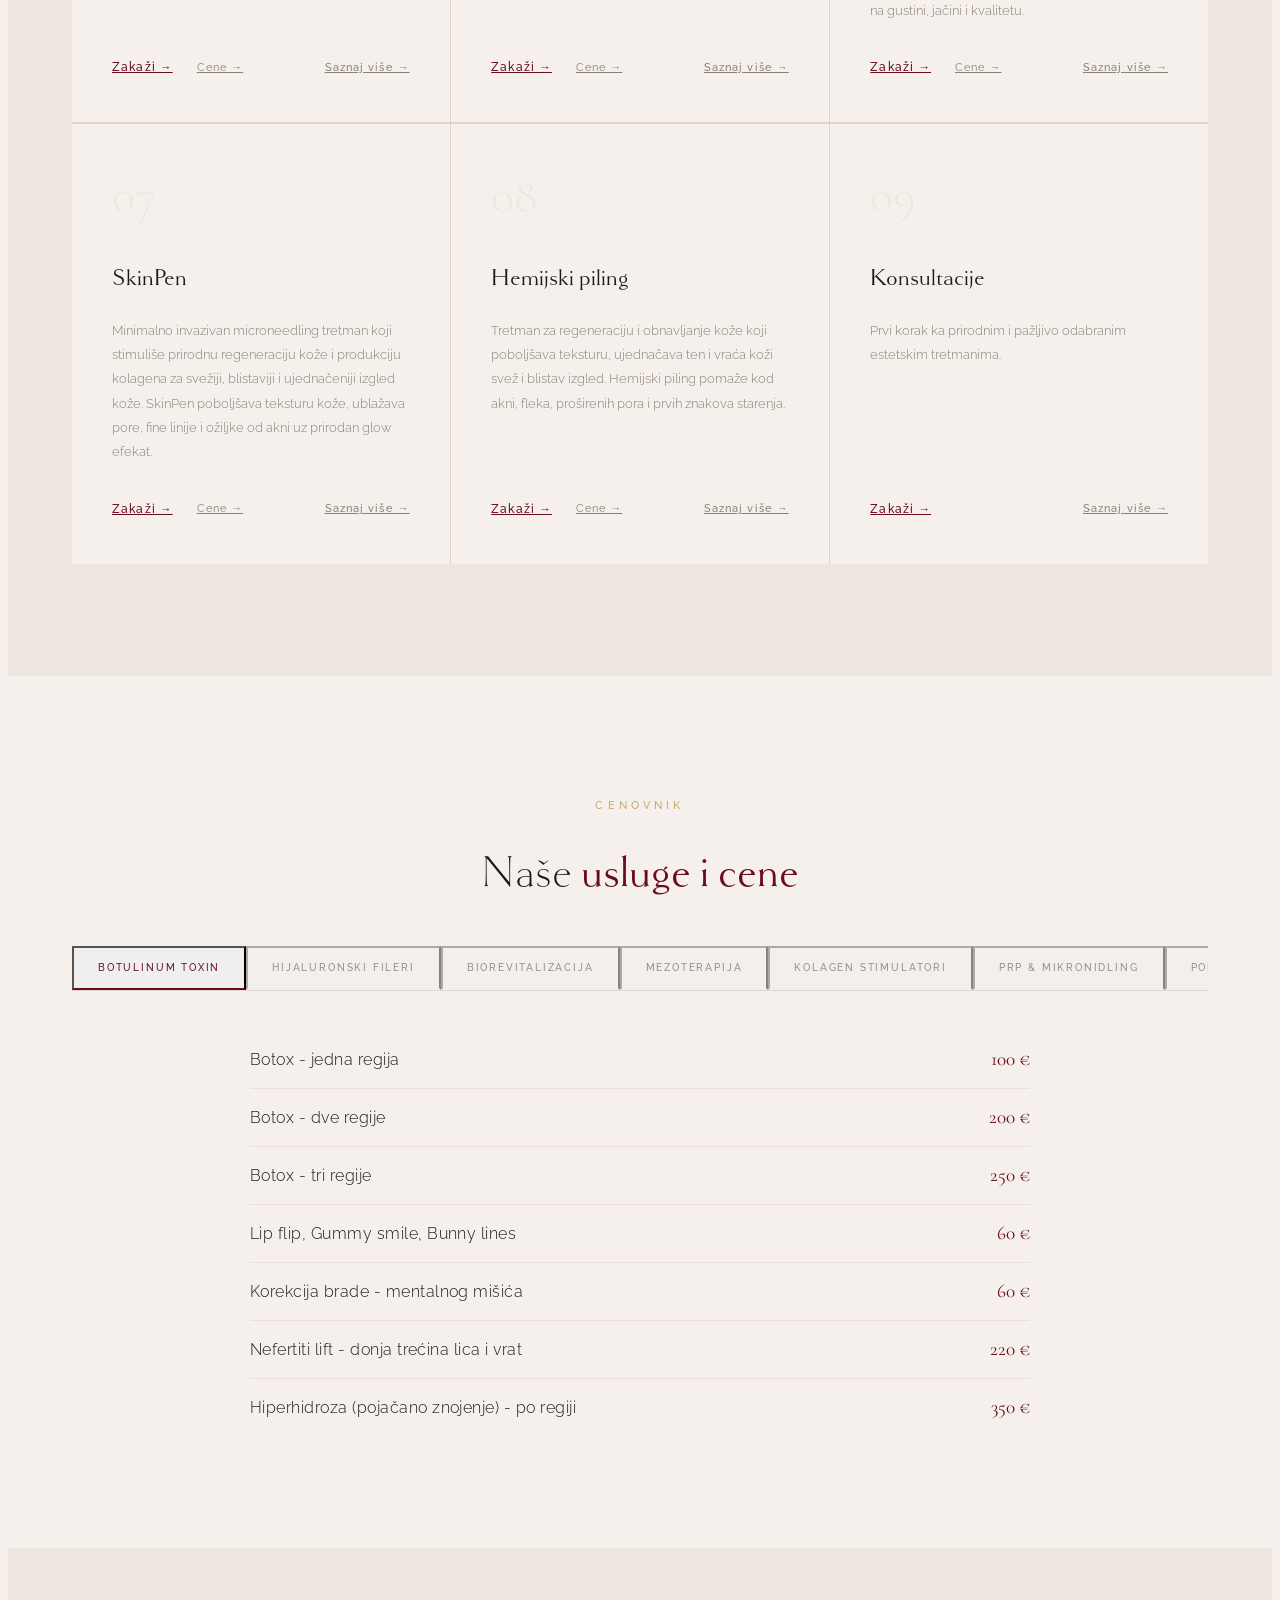
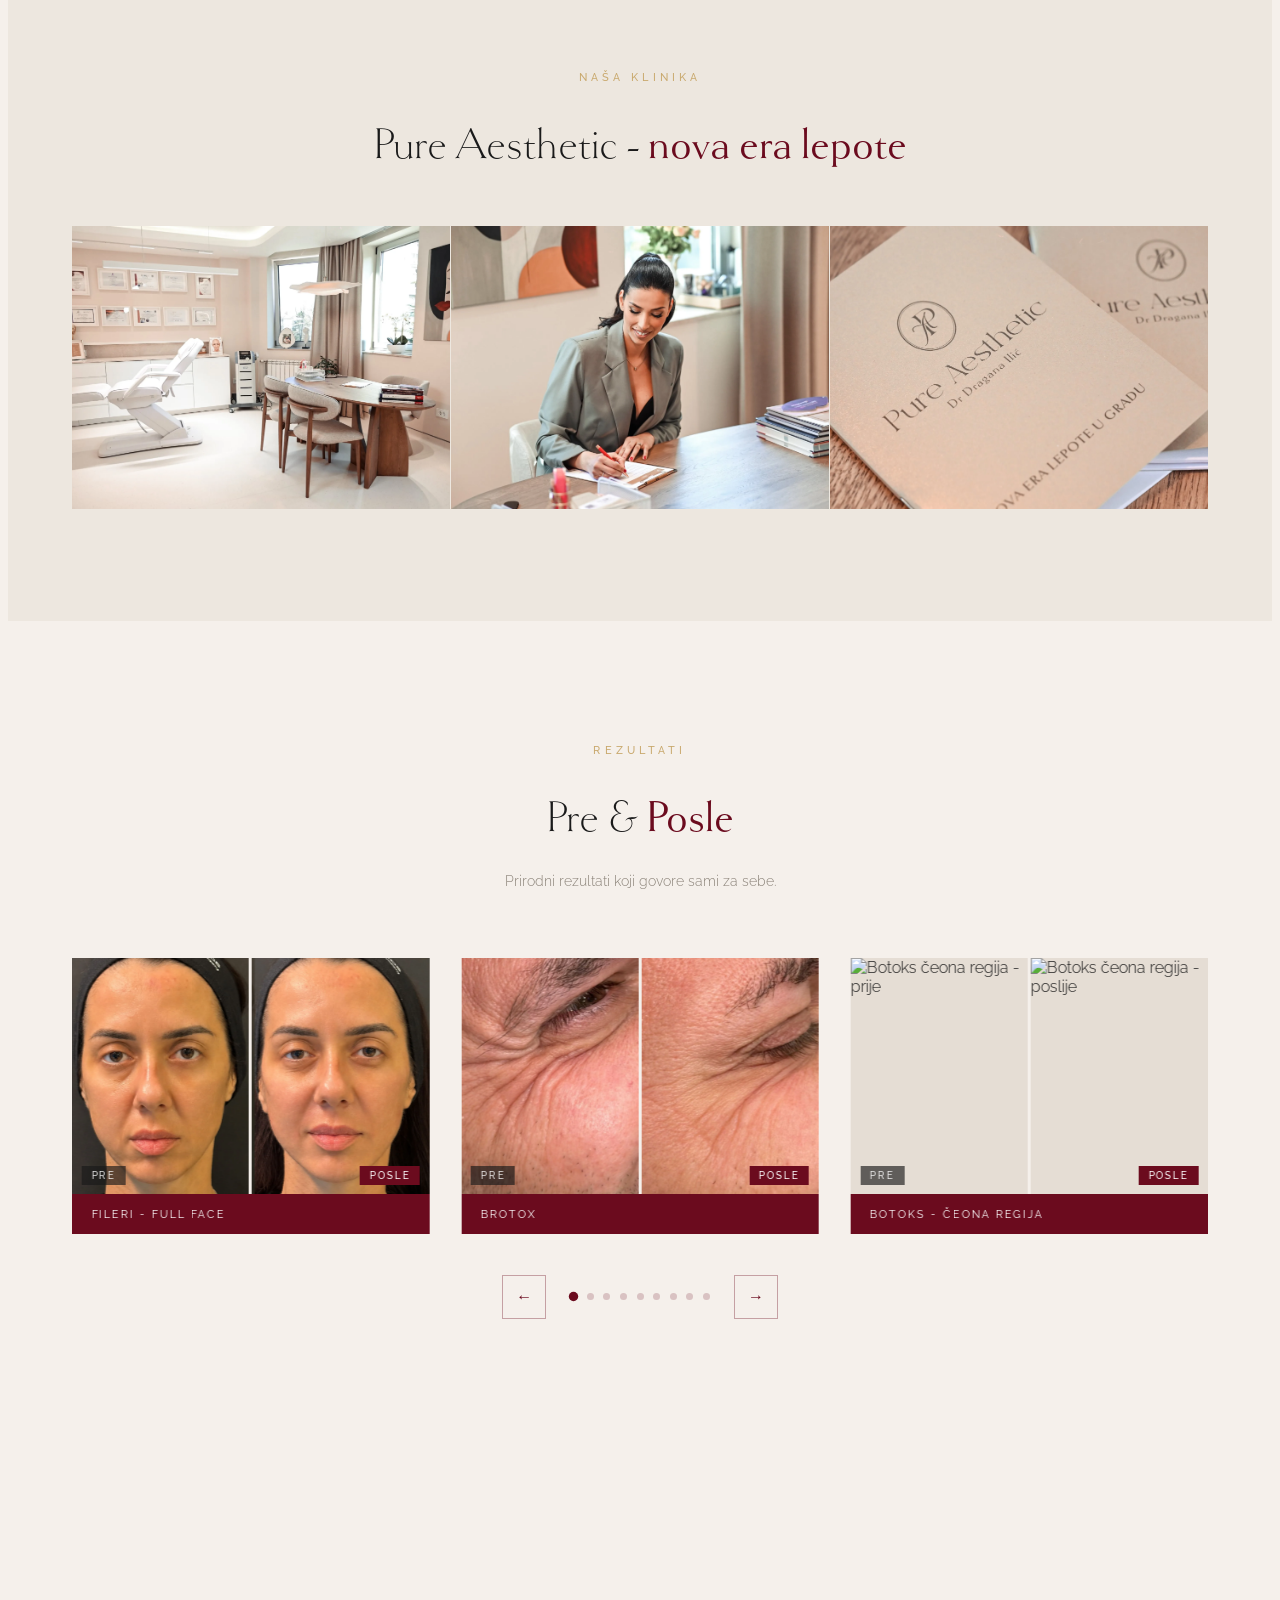
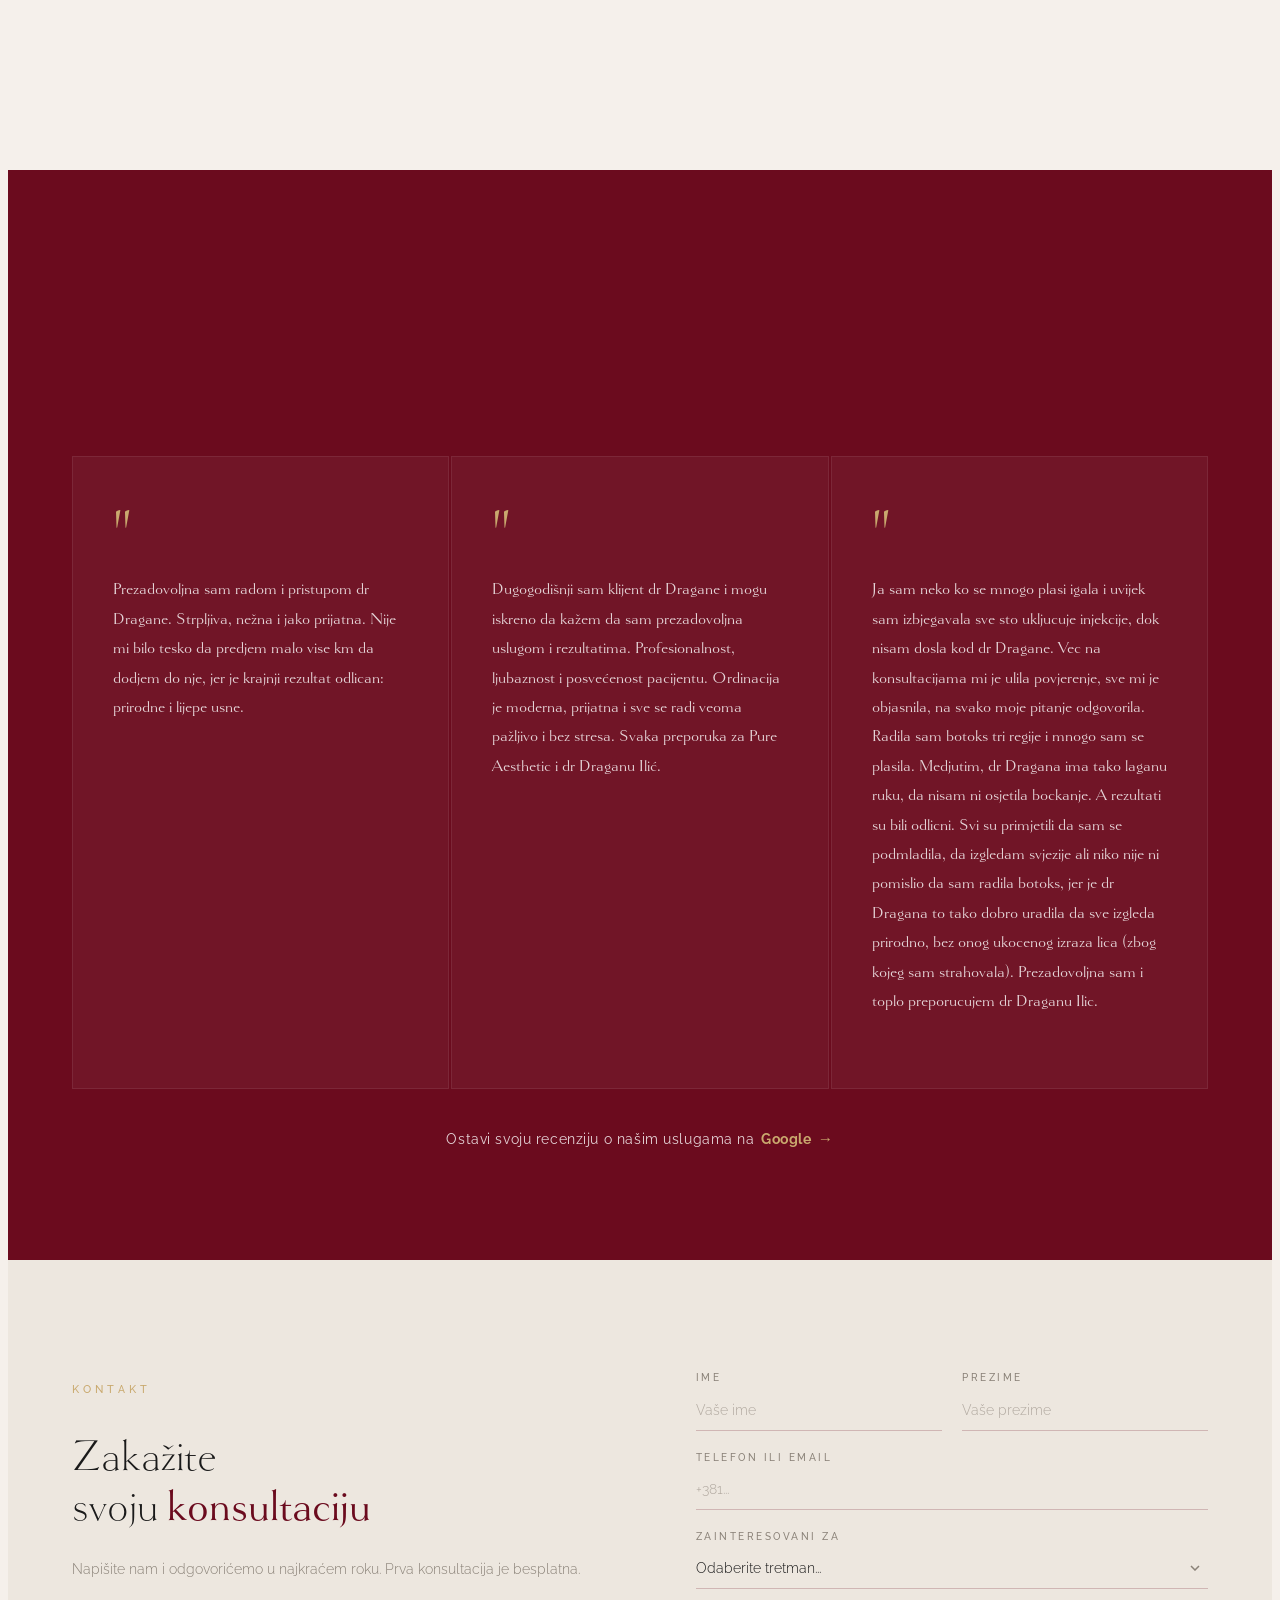
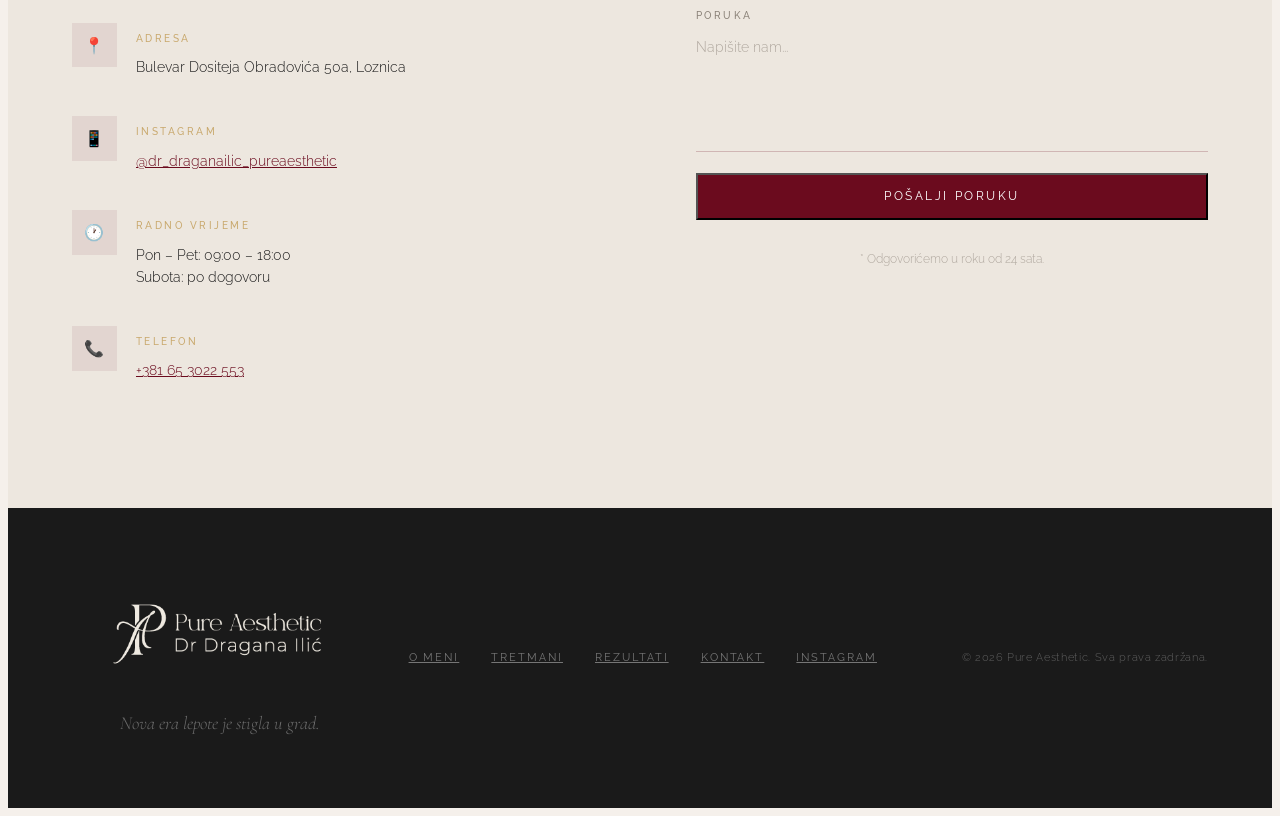
==== commit 018559d2: "fix: rename r8_label from Mrštilje to Mrštilice" ====
--- a/index.html
+++ b/index.html
@@ -831,7 +831,7 @@
                 <span class="result-badge after" data-i18n="badge_after">Poslije</span>
               </div>
             </div>
-            <div class="result-label" data-i18n="r8_label">Botoks - Mrštilje</div>
+            <div class="result-label" data-i18n="r8_label">Botoks - Mrštilice</div>
           </div>
 
           <div class="result-item">
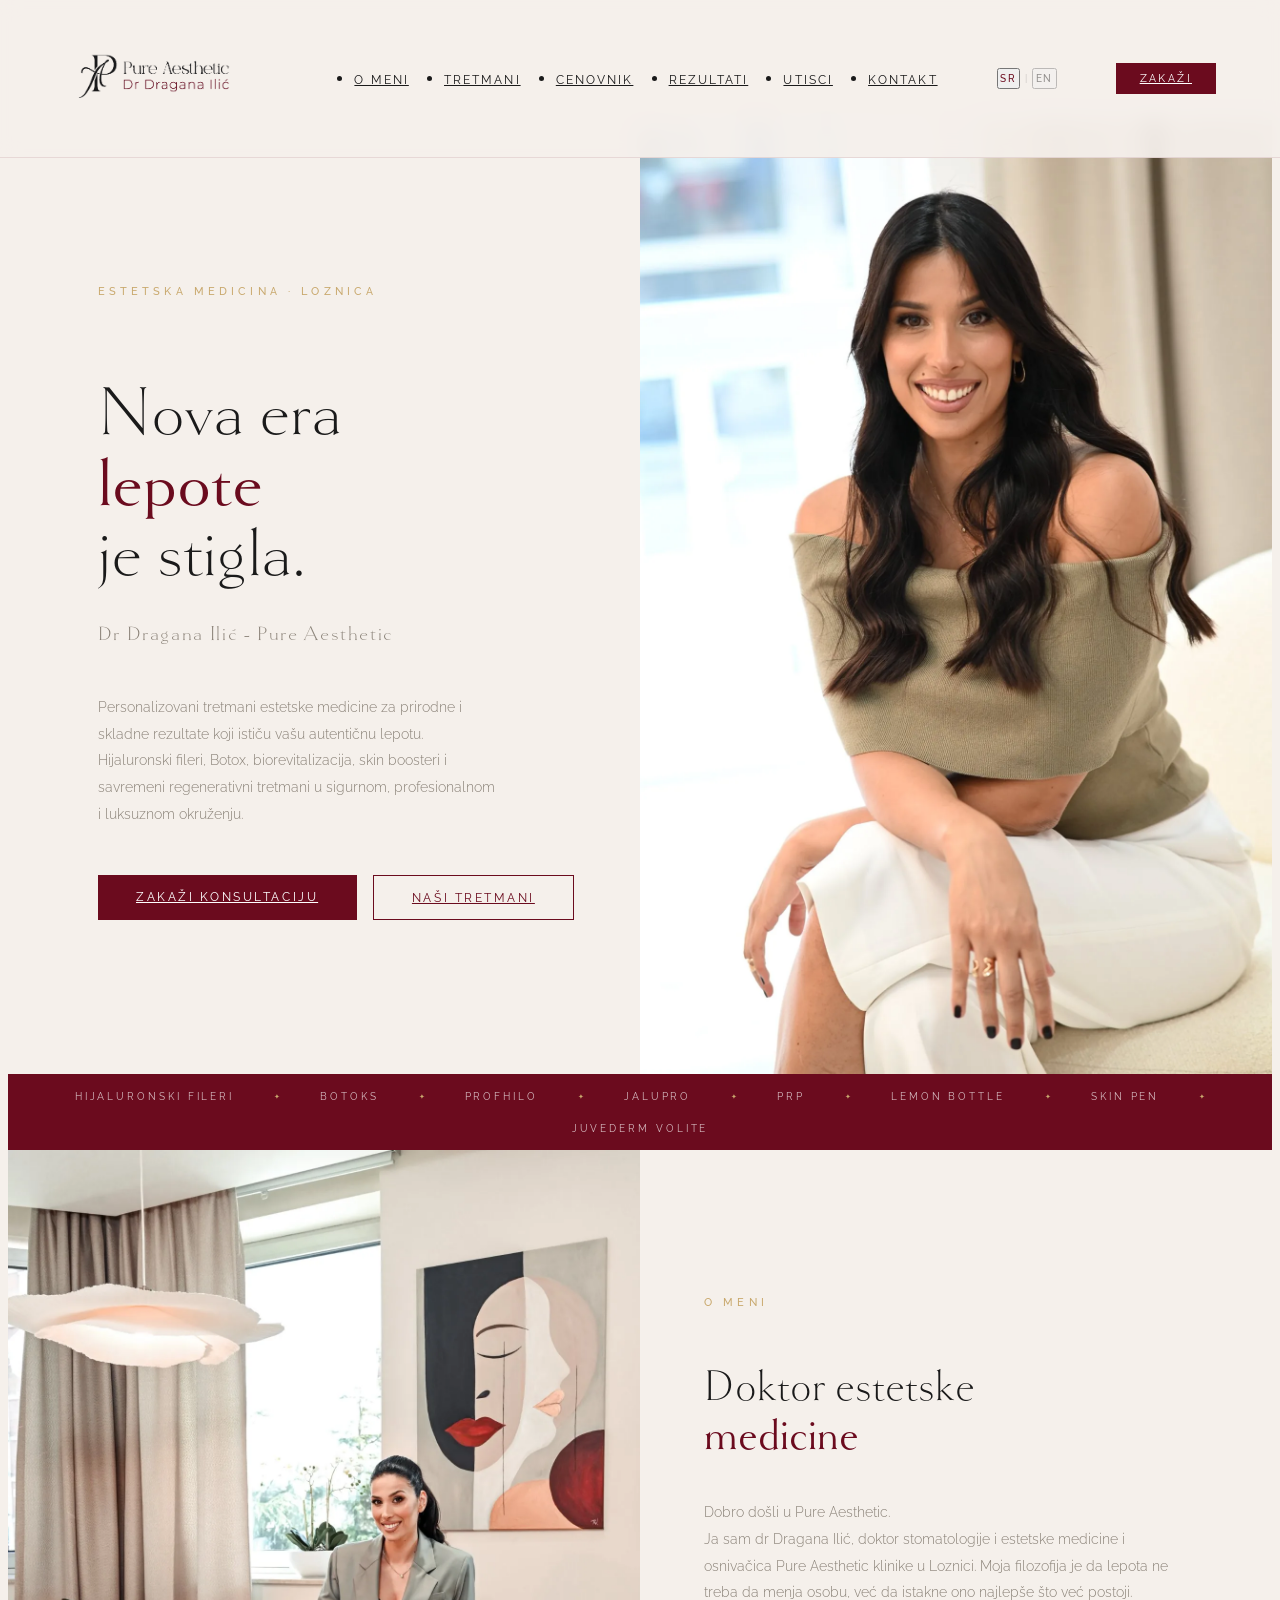
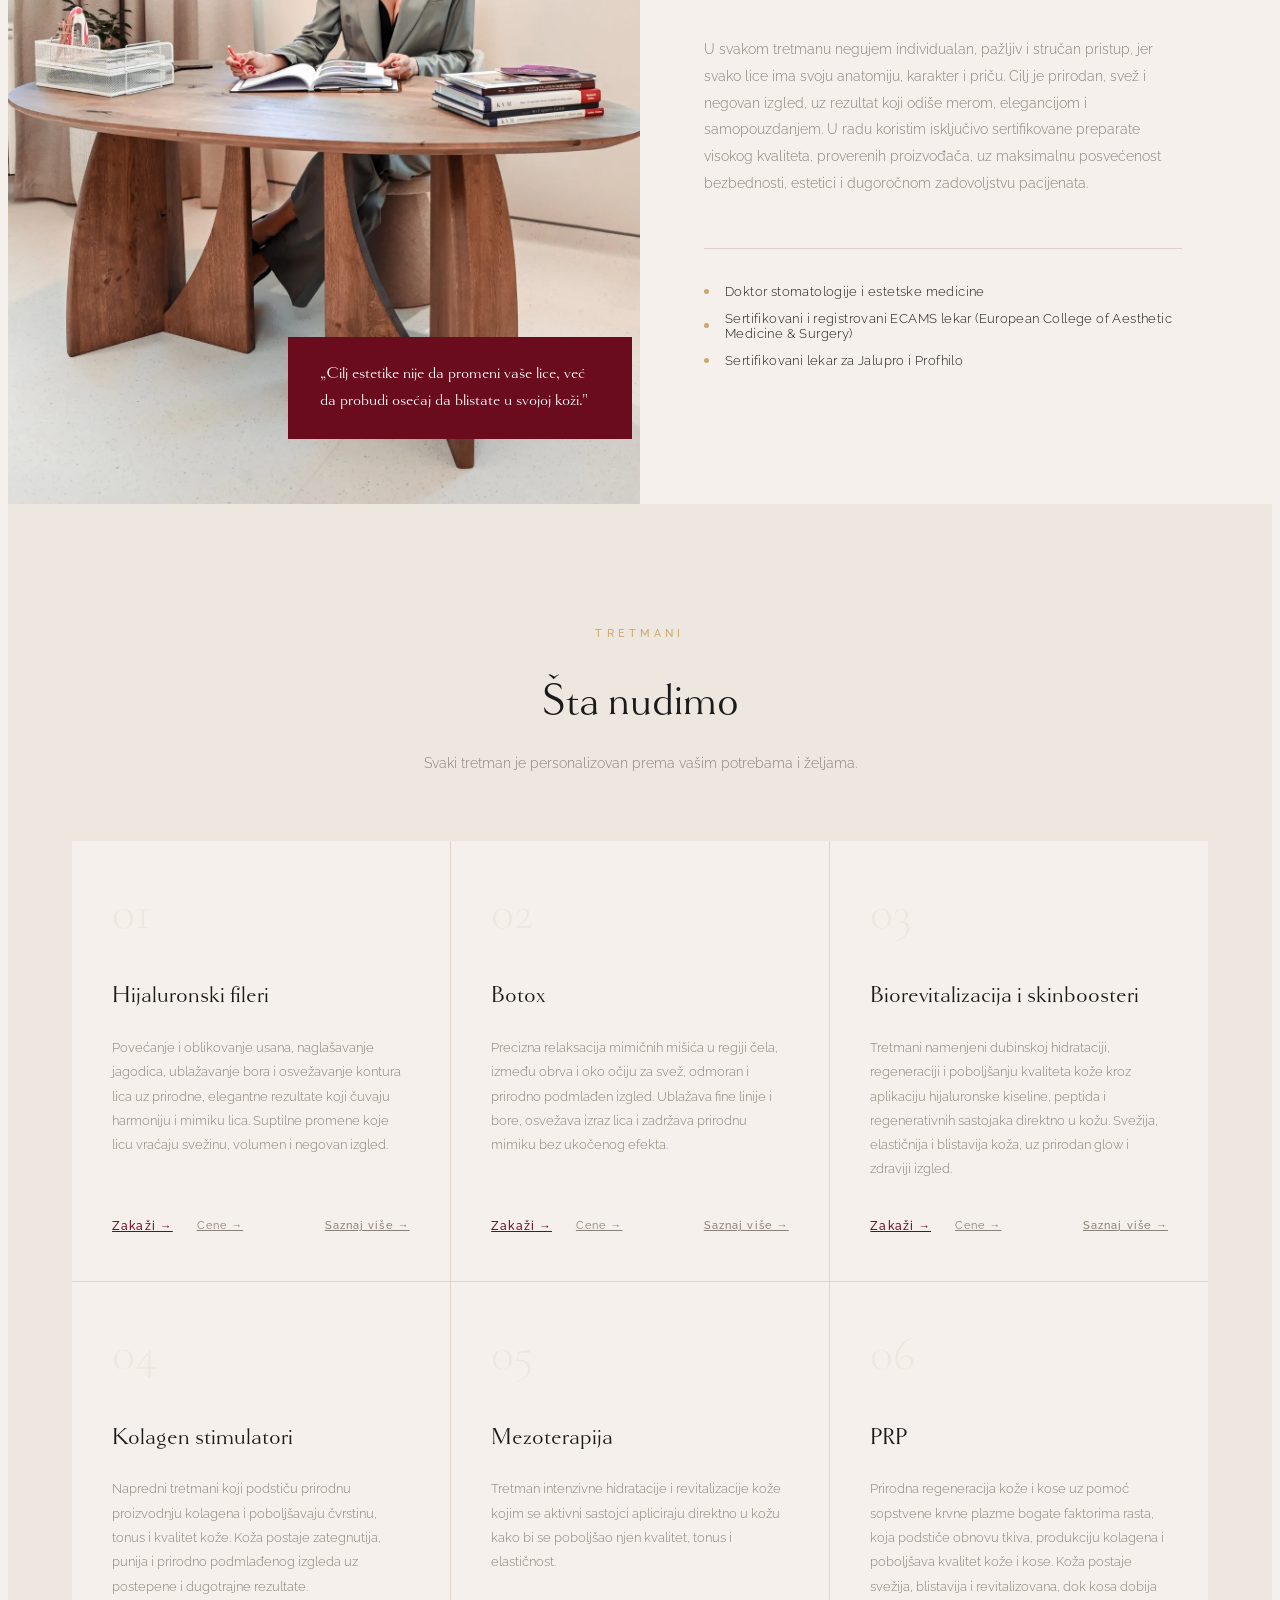
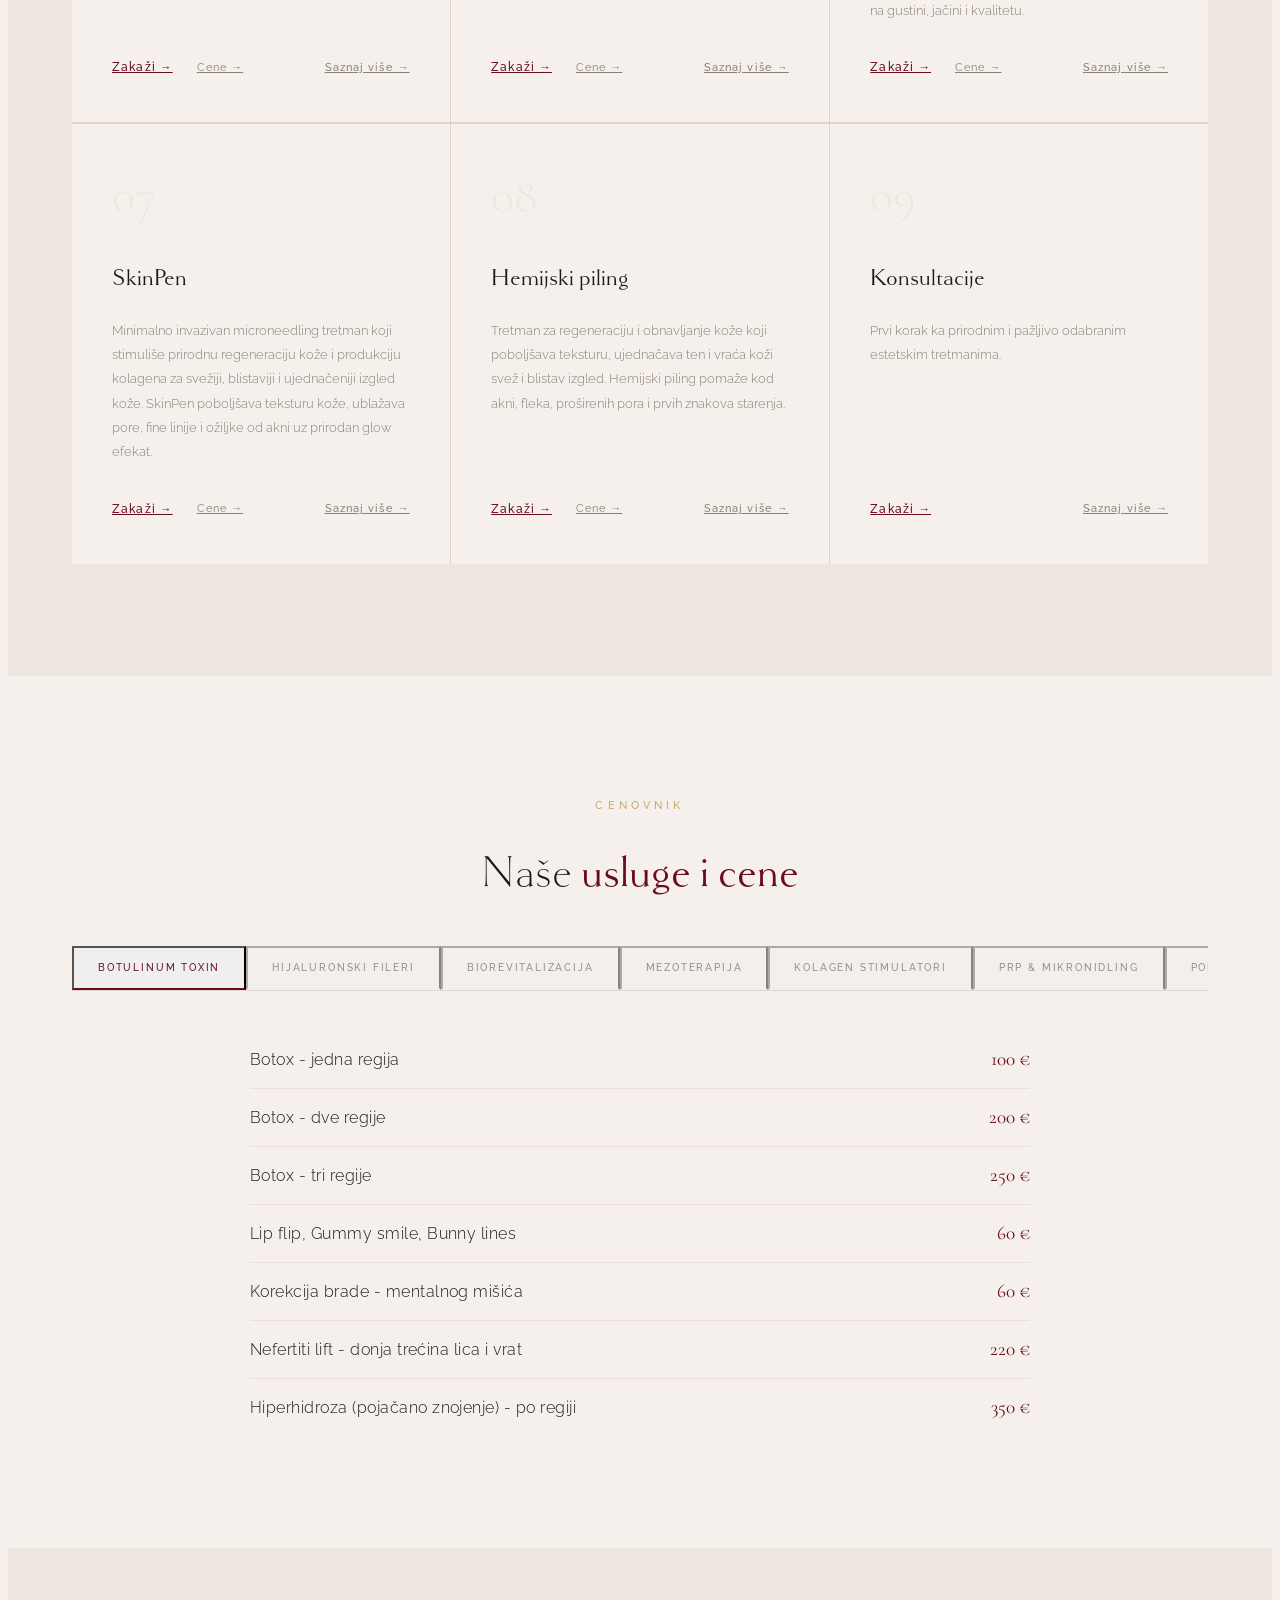
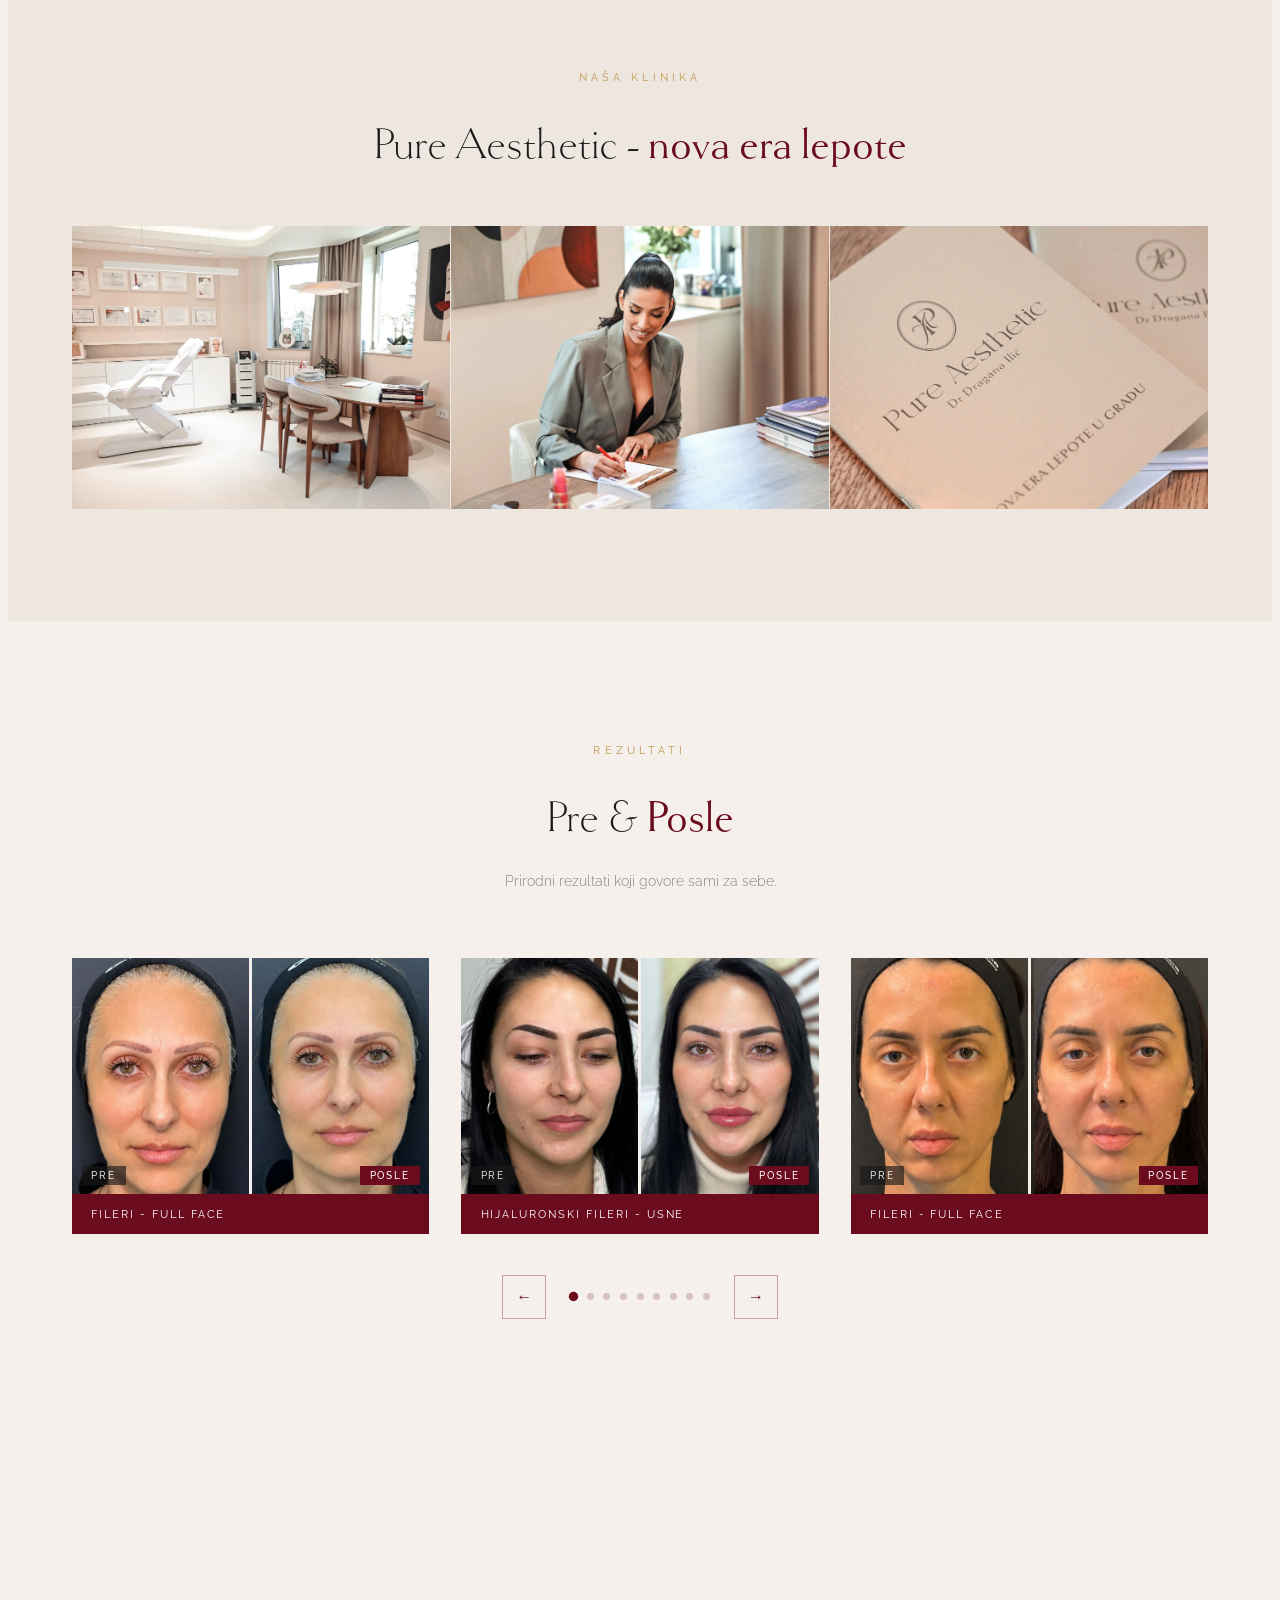
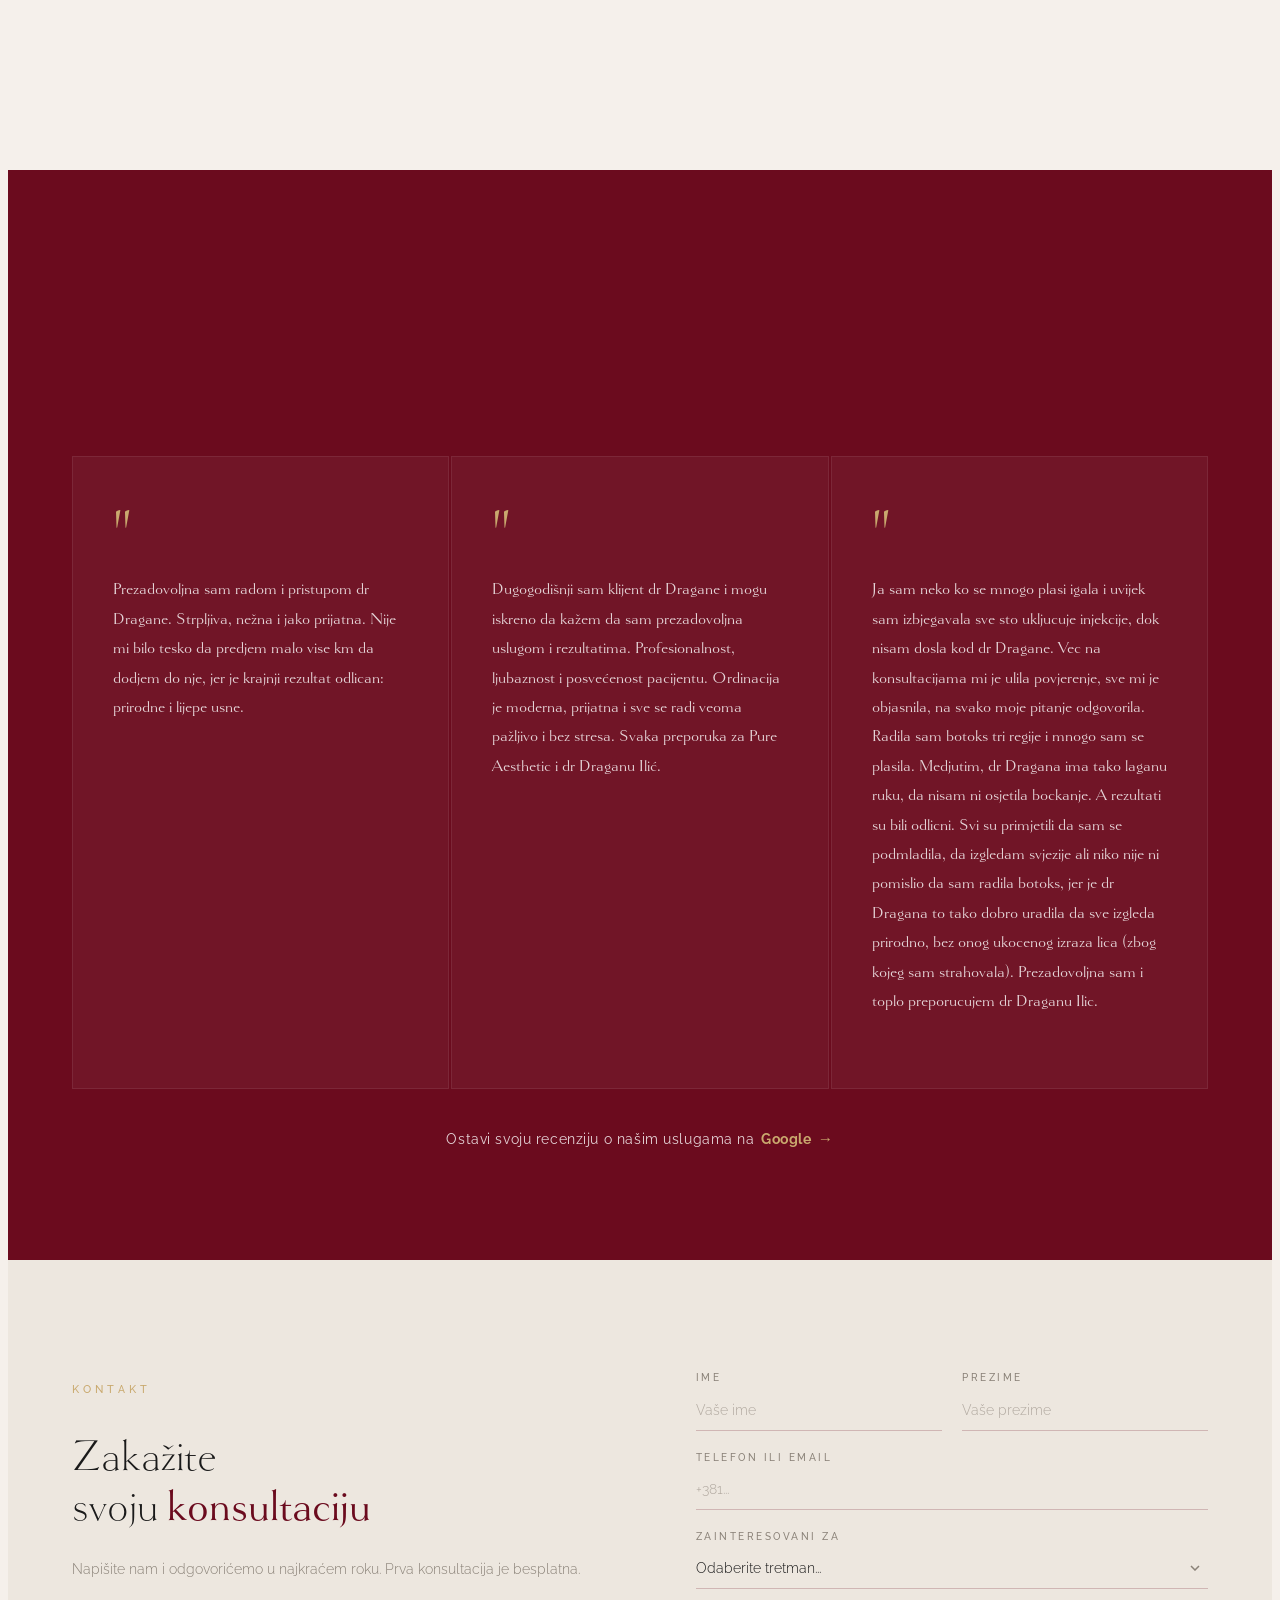
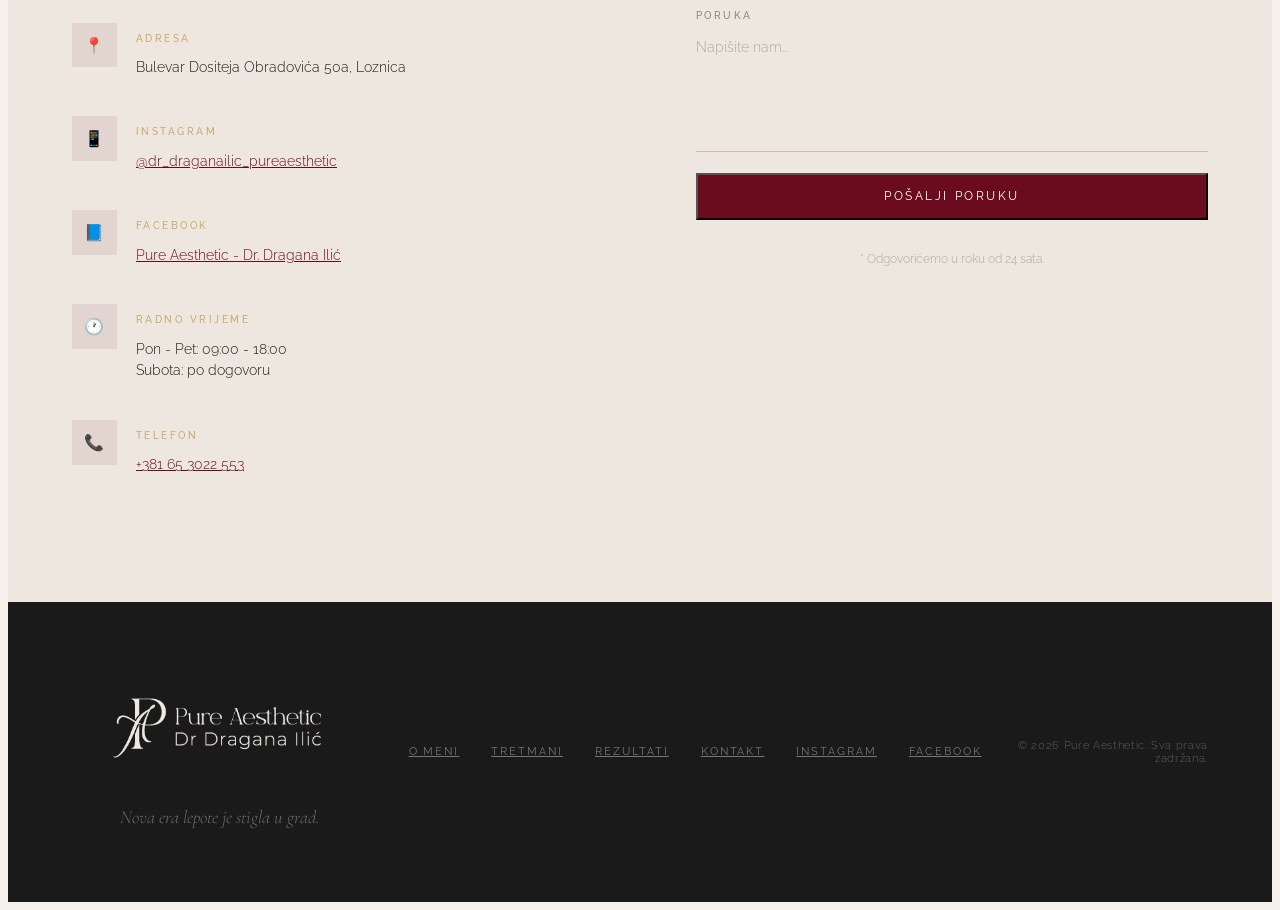
==== commit 90c8f979: "Merge pull request #19 from skoricmilan/feature/schema-markup Add botoks before/after cards, results" ====
--- a/index.html
+++ b/index.html
@@ -5,14 +5,14 @@
   <meta name="viewport" content="width=device-width, initial-scale=1.0"/>
 
   <!-- SEO -->
-  <title>Dr. Dragana Ilić – Pure Aesthetic | Estetska medicina Loznica</title>
+  <title>Dr. Dragana Ilić - Pure Aesthetic | Estetska medicina Loznica</title>
   <meta name="description" content="Dr. Dragana Ilić, doktor estetske medicine u Loznici. Hijaluronski fileri, Botox, Jalupro, mezoterapija i Glass Skin tretmani. Zakažite konsultaciju.">
   <meta name="keywords" content="estetska medicina Loznica, fileri Loznica, botox Loznica, Dr Dragana Ilić, Pure Aesthetic, hijaluronski fileri">
-  <meta name="author" content="Dr. Dragana Ilić – Pure Aesthetic">
+  <meta name="author" content="Dr. Dragana Ilić - Pure Aesthetic">
   <link rel="canonical" href="https://drdraganailic.com/">
 
   <!-- Open Graph (za dijeljenje na društvenim mrežama) -->
-  <meta property="og:title" content="Dr. Dragana Ilić – Pure Aesthetic">
+  <meta property="og:title" content="Dr. Dragana Ilić - Pure Aesthetic">
   <meta property="og:description" content="Personalizovani estetski tretmani za prirodne rezultate. Loznica.">
   <meta property="og:type" content="website">
   <meta property="og:url" content="https://drdraganailic.com/">
@@ -30,7 +30,7 @@
   {
     "@context": "https://schema.org",
     "@type": "MedicalBusiness",
-    "name": "Pure Aesthetic – Dr. Dragana Ilić",
+    "name": "Pure Aesthetic - Dr. Dragana Ilić",
     "url": "https://drdraganailic.com",
     "telephone": "+381653022553",
     "image": "https://drdraganailic.com/images/hero/og-image.jpg",
@@ -152,7 +152,7 @@
         <source srcset="images/hero/dragana-hero.webp" type="image/webp">
         <img
           src="images/hero/dragana-hero.jpg"
-          alt="Dr. Dragana Ilić – Pure Aesthetic Loznica"
+          alt="Dr. Dragana Ilić - Pure Aesthetic Loznica"
           class="hero-img"
           onerror="this.parentElement.parentElement.classList.add('no-image')"
         >
@@ -945,8 +945,19 @@
           <div>
             <p class="detail-label">Instagram</p>
             <p class="detail-val">
-              <a href="https://www.instagram.com/drdraganailic/" target="_blank">
+              <a href="https://www.instagram.com/drdraganailic/" target="_blank" rel="noopener">
                 @dr_draganailic_pureaesthetic
+              </a>
+            </p>
+          </div>
+        </div>
+        <div class="contact-detail">
+          <div class="detail-icon">📘</div>
+          <div>
+            <p class="detail-label">Facebook</p>
+            <p class="detail-val">
+              <a href="https://www.facebook.com/profile.php?id=61589518237931" target="_blank" rel="noopener">
+                Pure Aesthetic - Dr. Dragana Ilić
               </a>
             </p>
           </div>
@@ -955,7 +966,7 @@
           <div class="detail-icon">🕐</div>
           <div>
             <p class="detail-label" data-i18n="hours_label">Radno Vrijeme</p>
-            <p class="detail-val" data-i18n="hours_val">Pon – Pet: 09:00 – 18:00<br>Subota: po dogovoru</p>
+            <p class="detail-val" data-i18n="hours_val">Pon - Pet: 09:00 - 18:00<br>Subota: po dogovoru</p>
           </div>
         </div>
         <div class="contact-detail">
@@ -1043,7 +1054,8 @@
       <a href="#tretmani" data-i18n="nav_treatments">Tretmani</a>
       <a href="#rezultati" data-i18n="nav_results">Rezultati</a>
       <a href="#kontakt" data-i18n="nav_contact">Kontakt</a>
-      <a href="https://www.instagram.com/drdraganailic/" target="_blank">Instagram</a>
+      <a href="https://www.instagram.com/drdraganailic/" target="_blank" rel="noopener">Instagram</a>
+      <a href="https://www.facebook.com/profile.php?id=61589518237931" target="_blank" rel="noopener">Facebook</a>
     </div>
 
     <div class="footer-right">
@@ -1078,7 +1090,10 @@
             "closes": "18:00"
           }
         ],
-        "sameAs": ["https://www.instagram.com/drdraganailic/"],
+        "sameAs": [
+          "https://www.instagram.com/drdraganailic/",
+          "https://www.facebook.com/profile.php?id=61589518237931"
+        ],
         "medicalSpecialty": "PlasticSurgery",
         "hasMap": "https://maps.google.com/?q=Bulevar+Dositeja+Obradovića+50a,+Loznica"
       },
@@ -1089,7 +1104,10 @@
         "jobTitle": "Doktor estetske medicine",
         "worksFor": { "@id": "https://drdraganailic.com/#clinic" },
         "image": "https://drdraganailic.com/images/team/dragana-about.jpg",
-        "sameAs": ["https://www.instagram.com/drdraganailic/"]
+        "sameAs": [
+          "https://www.instagram.com/drdraganailic/",
+          "https://www.facebook.com/profile.php?id=61589518237931"
+        ]
       }
     ]
   }
